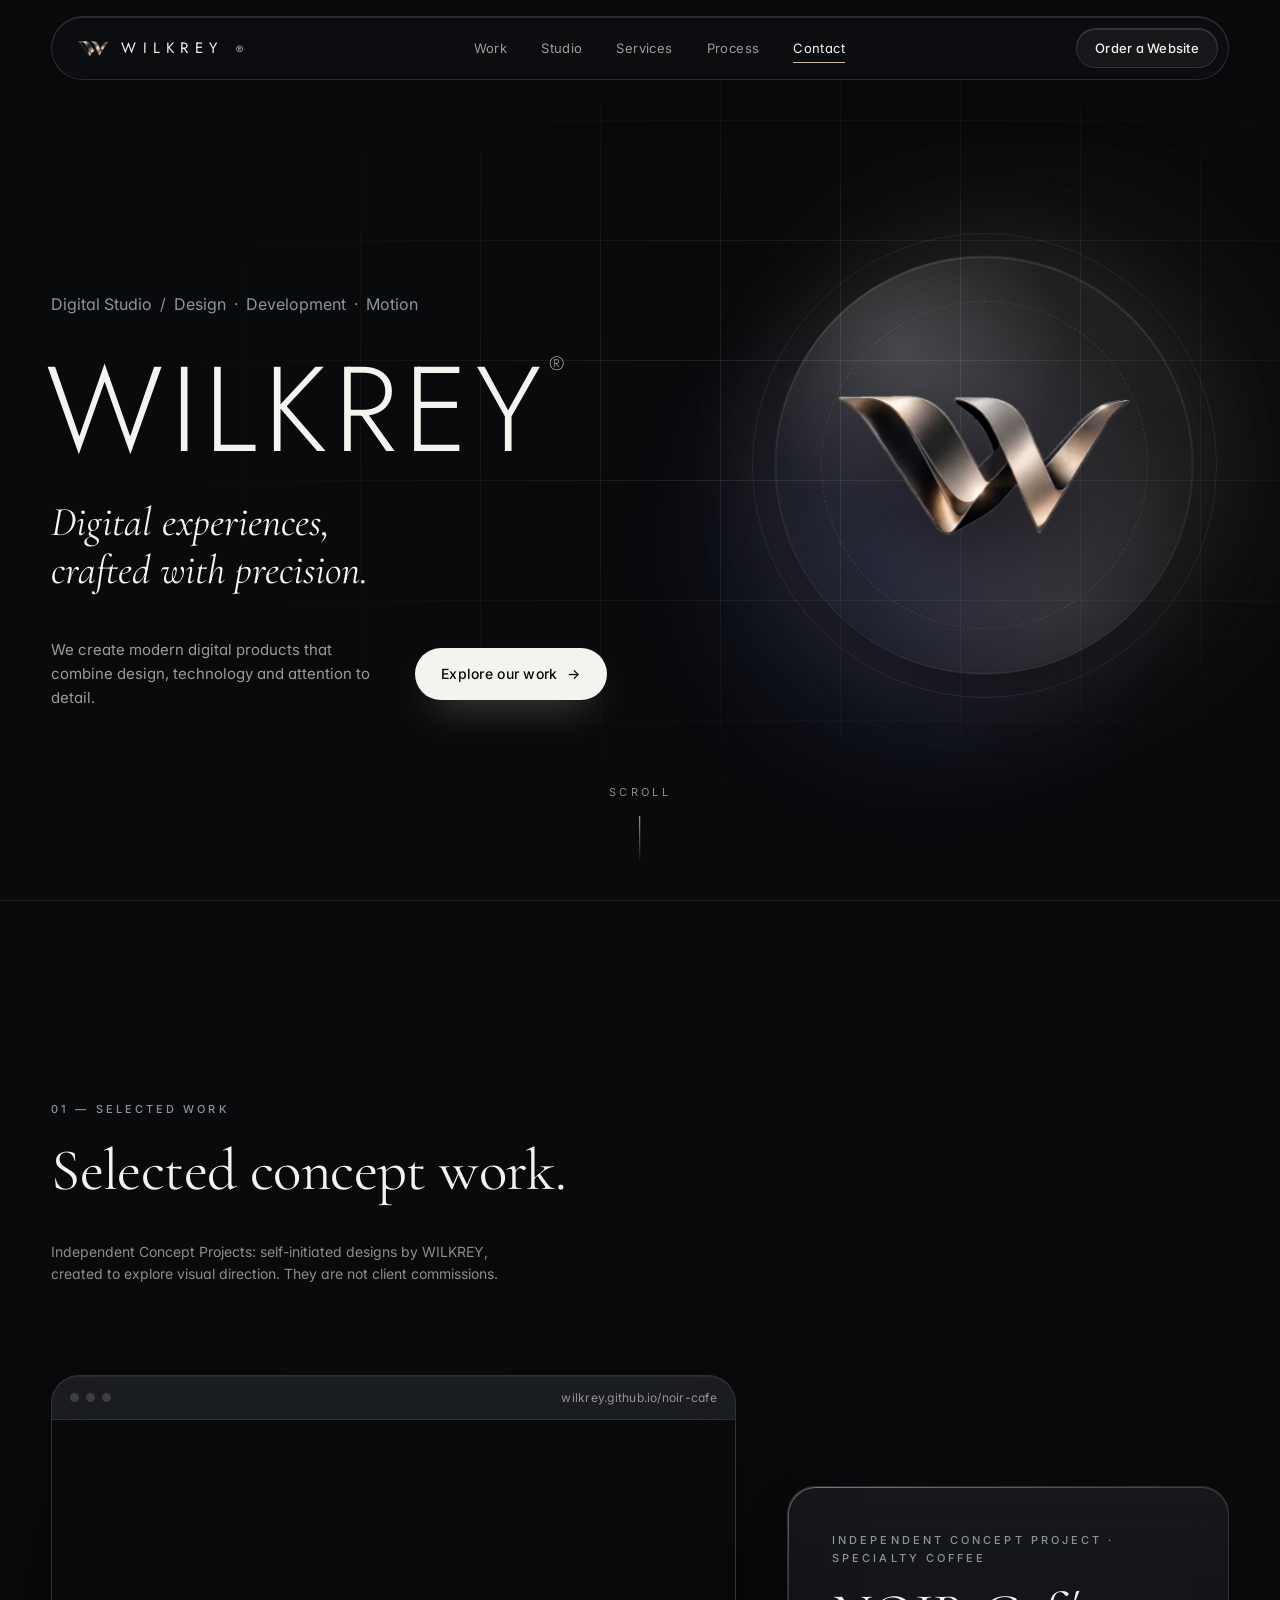
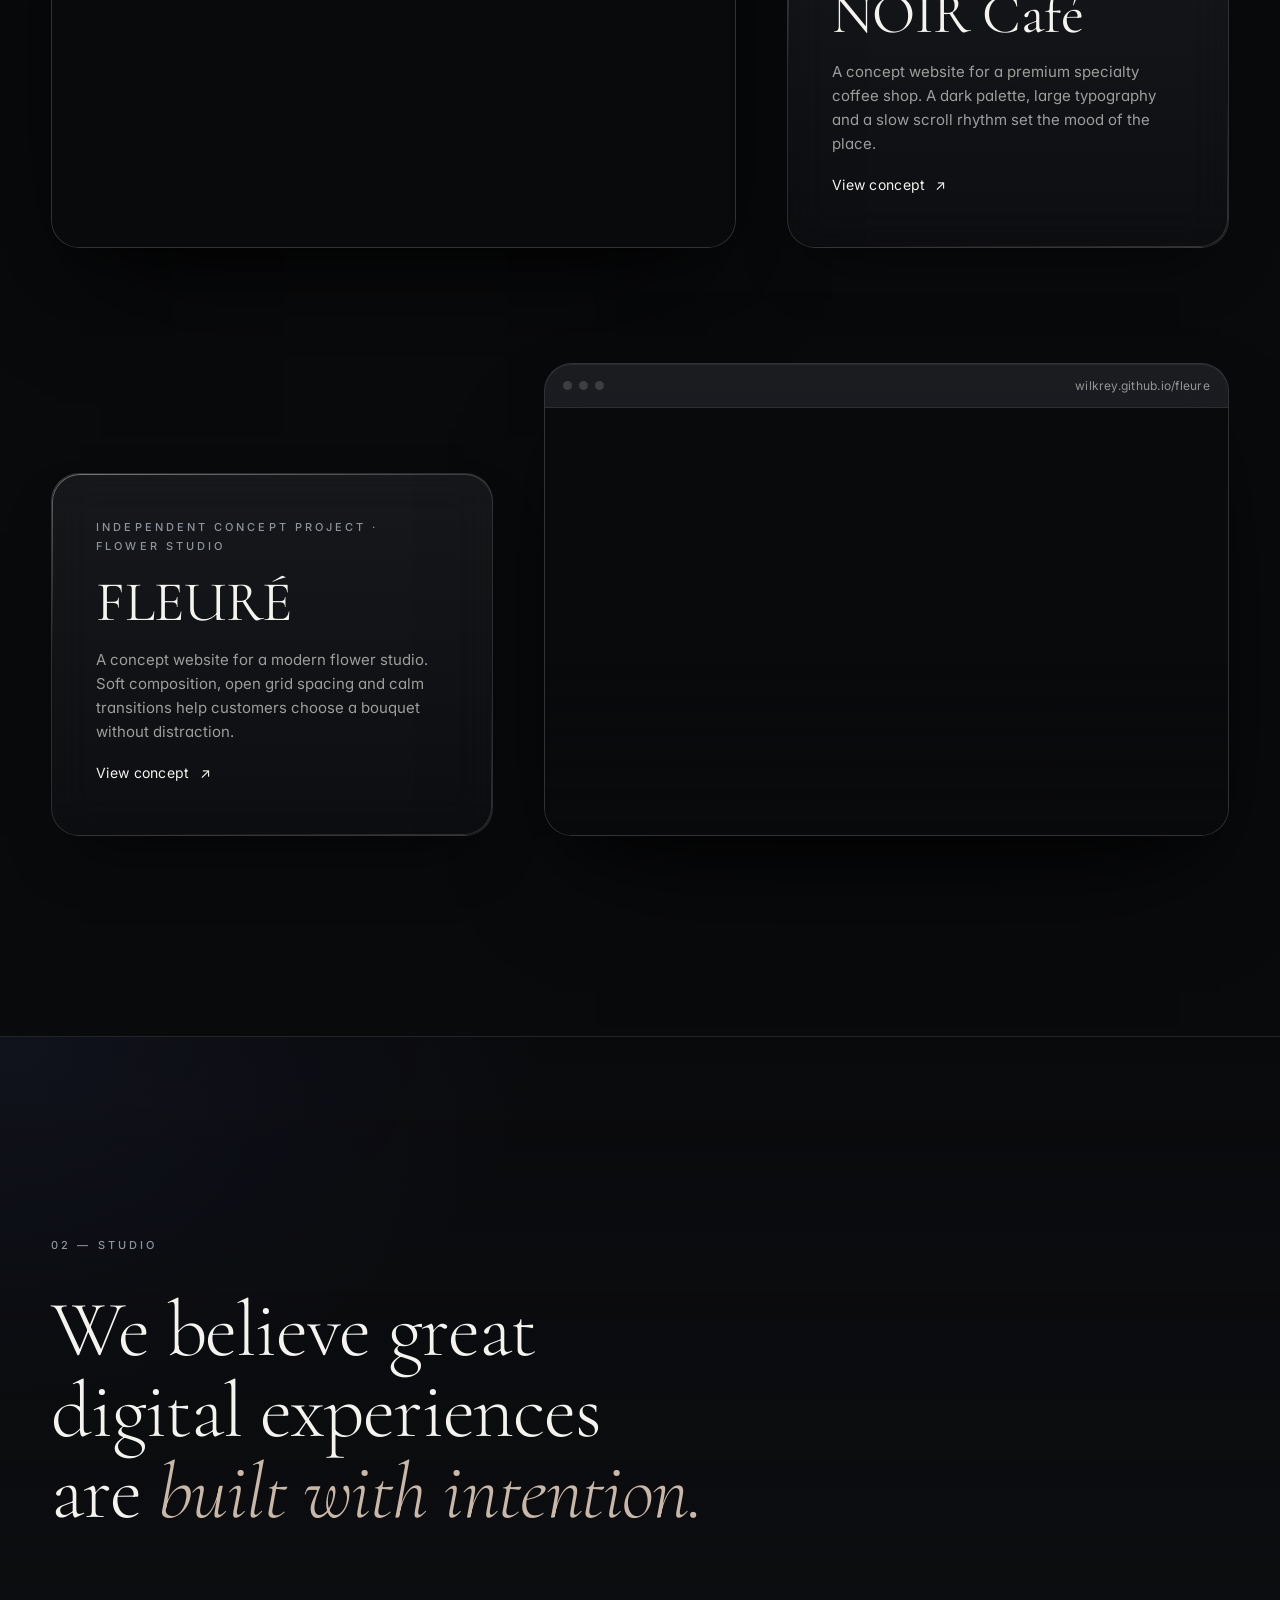
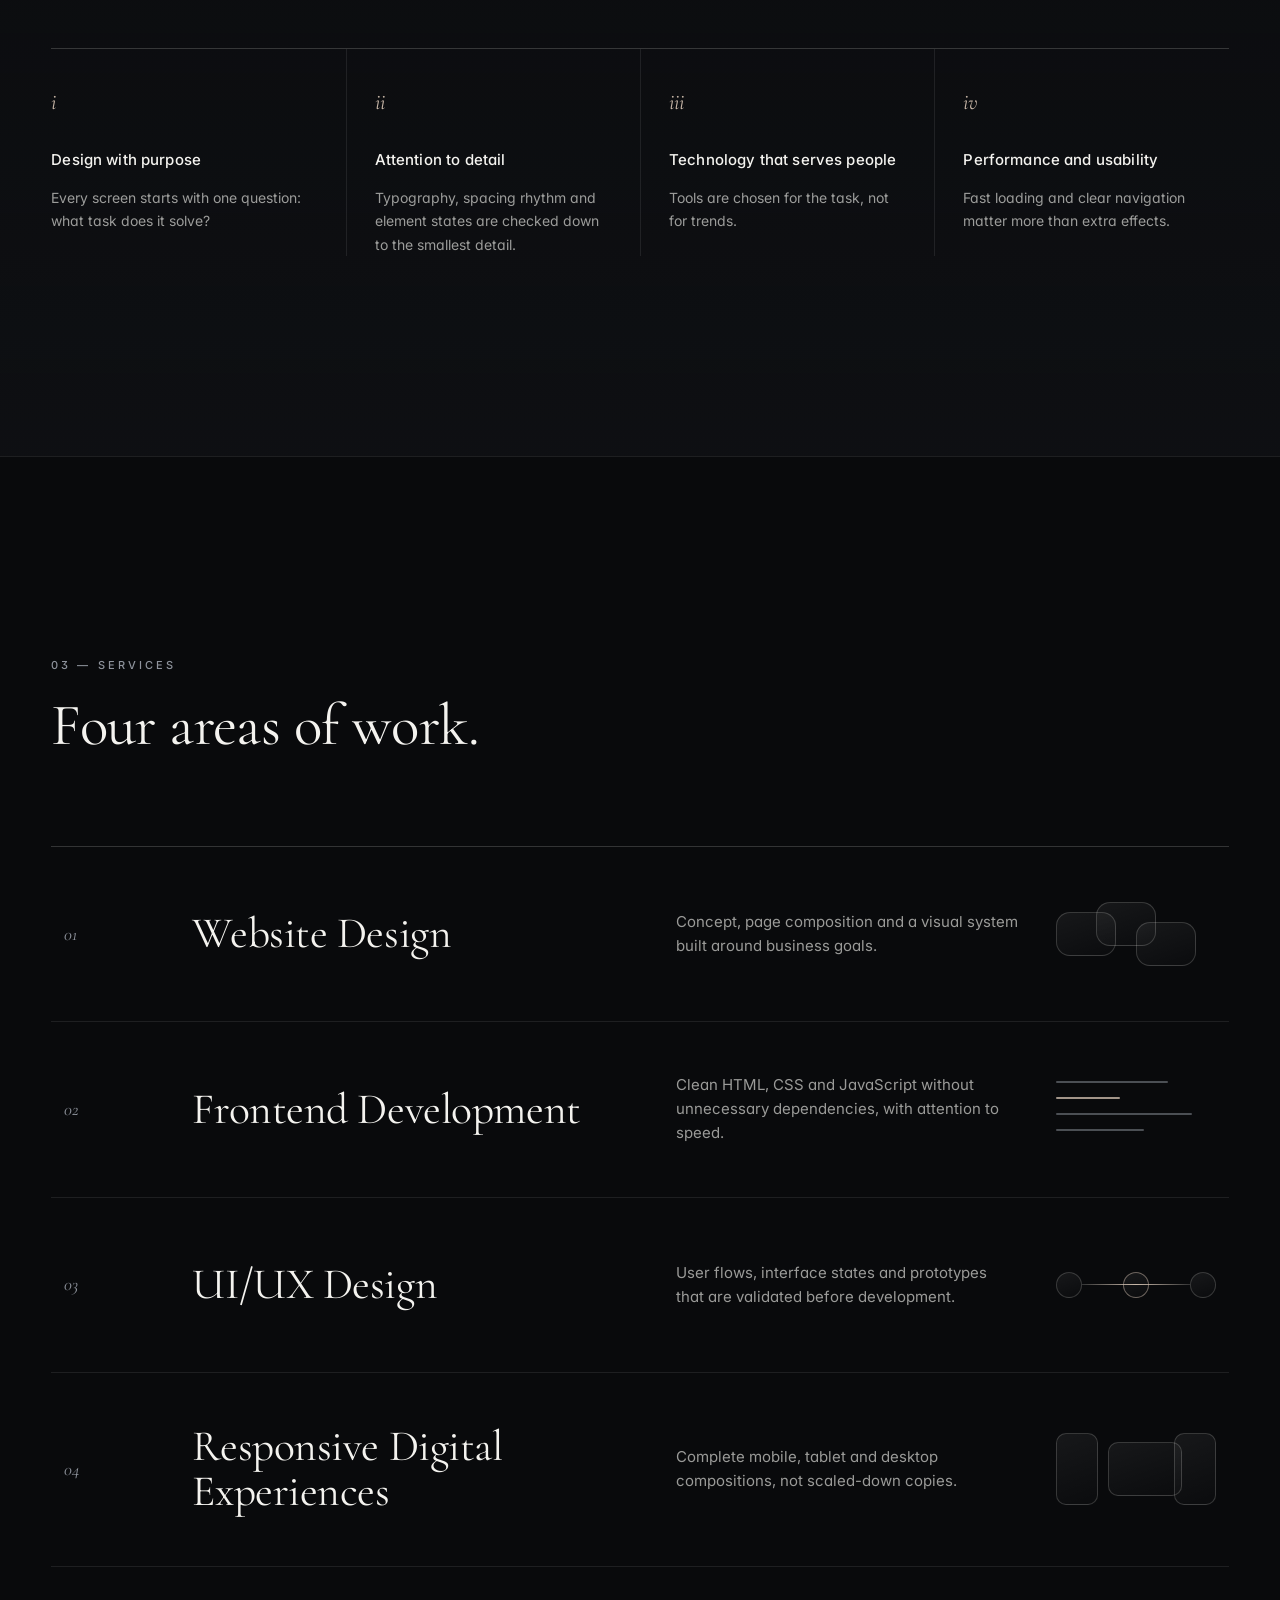
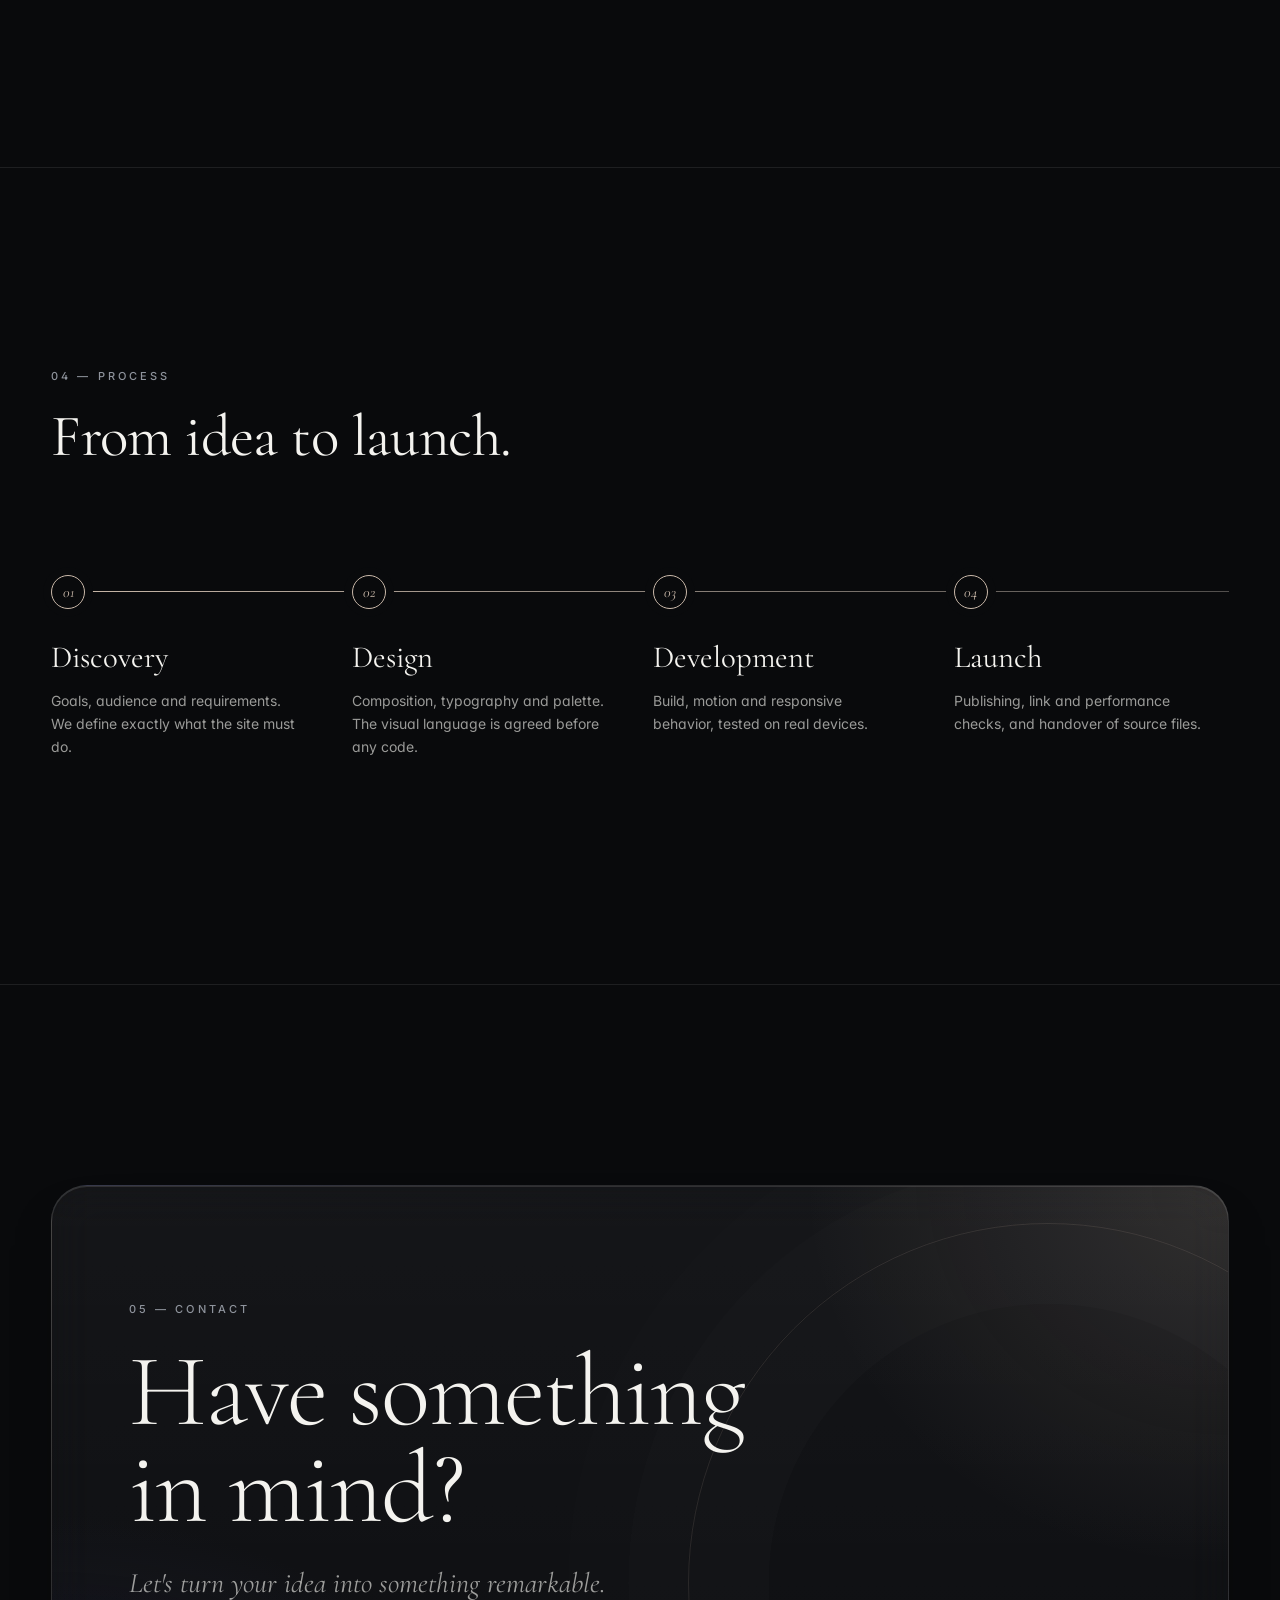
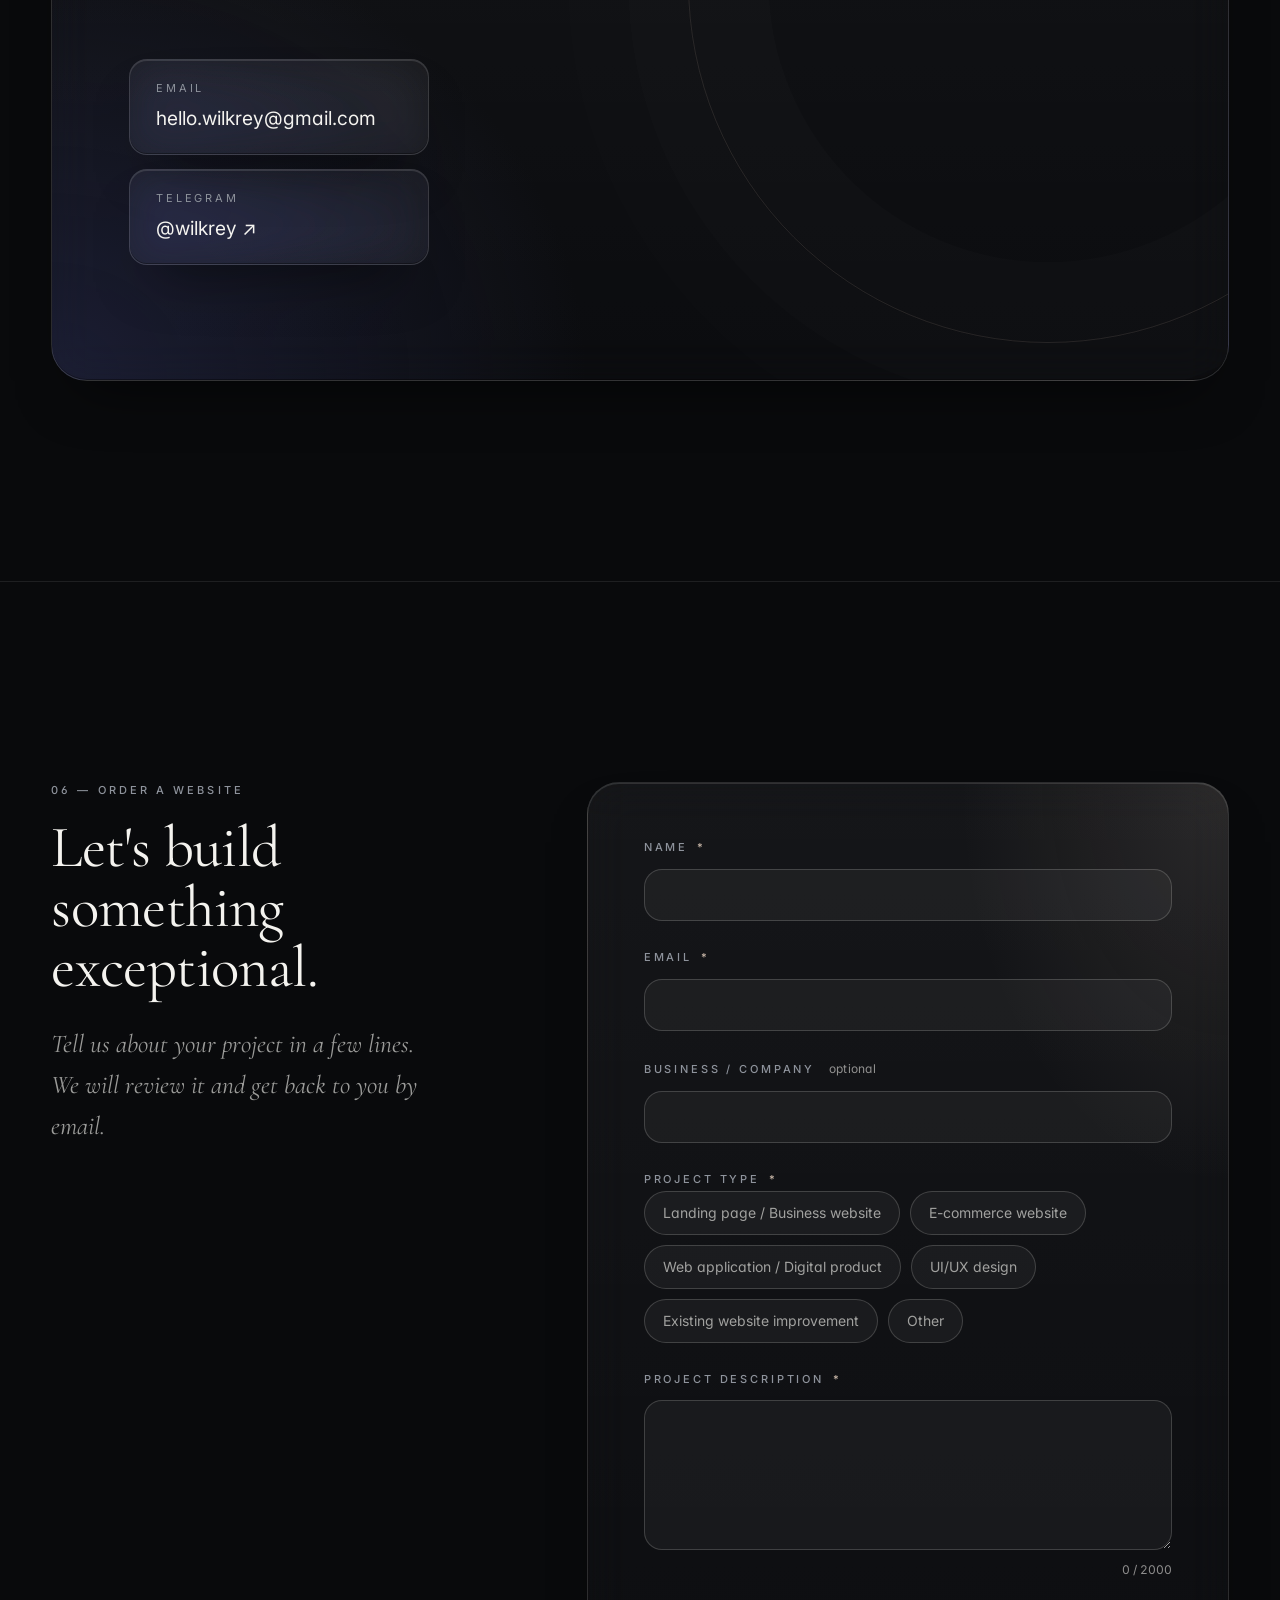
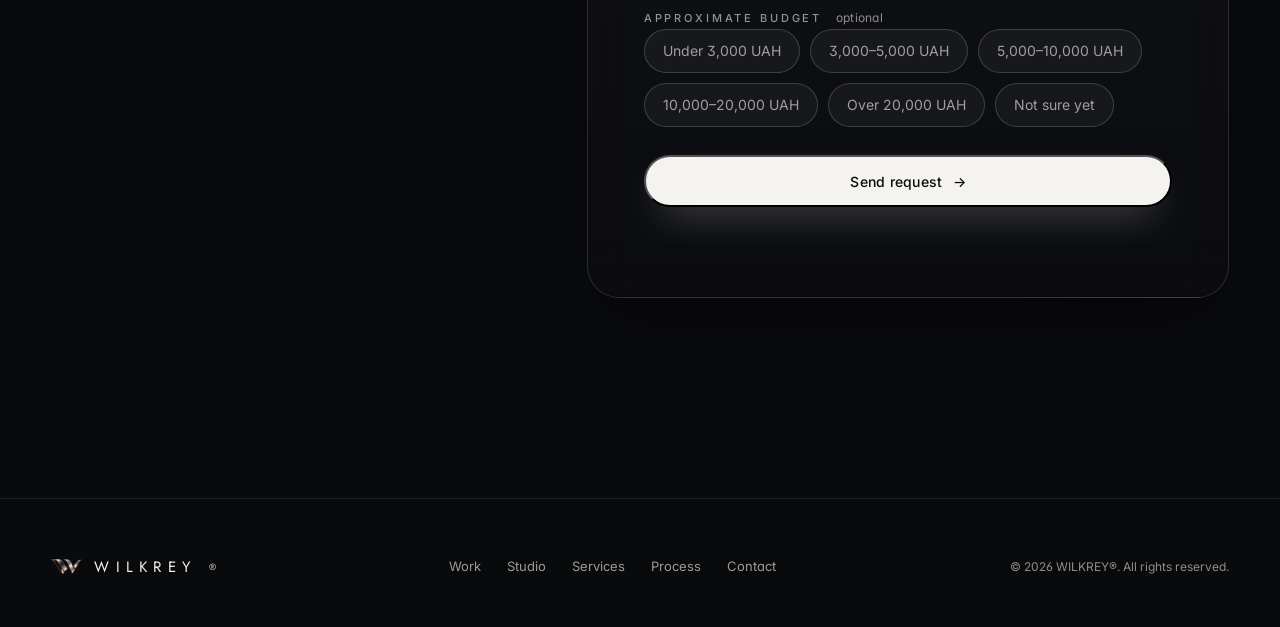
==== index.html @ 4816ce63 "feat(order): website order form with Web3Forms, honest states Header CTA is now "Order a Website" an" ====
<!DOCTYPE html>
<html lang="en">
<head>
  <meta charset="UTF-8">
  <meta name="viewport" content="width=device-width, initial-scale=1.0">
  <title>WILKREY® — Digital Studio | Digital experiences, crafted with precision</title>
  <meta name="description" content="WILKREY® is a premium digital studio. Website design, frontend development, UI/UX and responsive digital products. Independent concept projects: NOIR Café, FLEURÉ.">
  <meta property="og:type" content="website">
  <meta property="og:title" content="WILKREY® — Digital Studio">
  <meta property="og:description" content="Digital experiences, crafted with precision.">
  <meta property="og:url" content="https://wilkrey.pages.dev/">
  <meta property="og:site_name" content="WILKREY®">
  <meta property="og:locale" content="en_US">
  <meta property="og:image" content="https://wilkrey.pages.dev/assets/og-image.png">
  <meta property="og:image:width" content="1200">
  <meta property="og:image:height" content="630">
  <meta property="og:image:alt" content="WILKREY® — Digital Studio. Digital experiences, crafted with precision.">
  <meta name="twitter:card" content="summary_large_image">
  <meta name="twitter:title" content="WILKREY® — Digital Studio">
  <meta name="twitter:description" content="Digital experiences, crafted with precision.">
  <meta name="twitter:image" content="https://wilkrey.pages.dev/assets/og-image.png">
  <meta name="robots" content="index, follow">
  <link rel="canonical" href="https://wilkrey.pages.dev/">
  <meta name="theme-color" content="#090A0C">
  <link rel="icon" href="data:image/svg+xml,%3Csvg xmlns='http://www.w3.org/2000/svg' viewBox='0 0 32 32'%3E%3Crect width='32' height='32' rx='8' fill='%23090A0C'/%3E%3Cpath d='M8 9l4 14 4-10 4 10 4-14' fill='none' stroke='%23C9B8A9' stroke-width='2'/%3E%3C/svg%3E">
  <link rel="preconnect" href="https://fonts.googleapis.com">
  <link rel="preconnect" href="https://fonts.gstatic.com" crossorigin>
  <link rel="stylesheet" href="https://fonts.googleapis.com/css2?family=Cormorant+Garamond:ital,wght@0,300;0,400;0,500;1,300;1,400&family=Inter:wght@400;500&family=Jost:wght@300;400&display=swap">
  <script>document.documentElement.classList.add('js');</script>
  <link rel="stylesheet" href="assets/styles.css">
  <script type="application/ld+json">
[
  {
    "@context": "https://schema.org",
    "@type": "WebSite",
    "name": "WILKREY®",
    "url": "https://wilkrey.pages.dev/",
    "inLanguage": "en",
    "description": "WILKREY® is a premium digital studio: website design, frontend development, UI/UX and responsive digital products."
  },
  {
    "@context": "https://schema.org",
    "@type": "Organization",
    "name": "WILKREY®",
    "url": "https://wilkrey.pages.dev/",
    "logo": "https://wilkrey.pages.dev/assets/logo-mark.png",
    "image": "https://wilkrey.pages.dev/assets/og-image.png",
    "email": "hello.wilkrey@gmail.com",
    "description": "Premium digital studio. Independent concept projects: NOIR Café, FLEURÉ."
  }
]
  </script>
</head>
<body>
  <a class="skip-link" href="#main">Skip to content</a>

  <header class="header" id="header">
    <div class="container header__inner">
      <a href="#top" class="logo" aria-label="WILKREY, back to home">WILKREY<sup>®</sup></a>
      <nav class="nav" id="nav" aria-label="Main navigation">
        <a href="#work" class="nav__link">Work</a>
        <a href="#studio" class="nav__link">Studio</a>
        <a href="#services" class="nav__link">Services</a>
        <a href="#process" class="nav__link">Process</a>
        <a href="#contact" class="nav__link">Contact</a>
      </nav>
      <a href="#order" class="btn btn--glass btn--sm header__cta"><span>Order a Website</span></a>
      <button class="burger" id="burger" aria-label="Open menu" aria-expanded="false" aria-controls="nav">
        <span></span><span></span>
      </button>
    </div>
  </header>

  <main id="main">
    <!-- HERO -->
    <section class="hero" id="top">
      <div class="hero__space" aria-hidden="true">
        <div class="hero__halo"></div>
        <div class="hero__grid"></div>
      </div>

      <div class="container hero__content">
        <div class="hero__copy">
          <p class="hero__tag fade" style="--d:.1s">Digital Studio &nbsp;/&nbsp; Design &nbsp;·&nbsp; Development &nbsp;·&nbsp; Motion</p>
          <h1 class="hero__title">
            <span class="mask"><span class="mask__in" style="--d:.25s">WILKREY<sup>®</sup></span></span>
          </h1>
          <p class="hero__headline fade" style="--d:.55s">Digital experiences,<br>crafted with precision.</p>
          <div class="hero__bottom fade" style="--d:.75s">
            <p class="hero__text">We create modern digital products that combine design, technology and attention to detail.</p>
            <a href="#work" class="btn btn--light"><span>Explore our work</span> <span aria-hidden="true">→</span></a>
          </div>
        </div>

        <div class="hero__object fade" id="object" aria-hidden="true" style="--d:.4s">
          <div class="obj" id="obj">
            <div class="obj__ring obj__ring--a"></div>
            <div class="obj__ring obj__ring--b"></div>
            <div class="obj__lens"></div>
            <img class="obj__mark" src="assets/logo-mark.png" alt="" width="668" height="324" decoding="async">
            <div class="obj__sheen"></div>
          </div>
        </div>
      </div>

      <div class="hero__meta container fade" style="--d:.95s">
        <span>Scroll</span>
        <span class="hero__meta-line" aria-hidden="true"></span>
      </div>
    </section>

    <!-- SELECTED WORK -->
    <section class="section work" id="work" aria-labelledby="work-title">
      <div class="container">
        <header class="section__head reveal">
          <p class="kicker">01 — Selected work</p>
          <h2 class="h2" id="work-title">Selected concept work.</h2>
          <p class="note">Independent Concept Projects: self-initiated designs by WILKREY, created to explore visual direction. They are not client commissions.</p>
        </header>

        <article class="feature reveal" id="case-noir">
          <div class="feature__preview">
            <div class="preview" data-preview>
              <div class="preview__bar"><span></span><span></span><span></span><em>wilkrey.github.io/noir-cafe</em></div>
              <div class="preview__frame">
                <iframe data-src="https://wilkrey.github.io/noir-cafe/" title="Preview of the NOIR Café concept website" loading="lazy" referrerpolicy="no-referrer" tabindex="-1"></iframe>
              </div>
            </div>
          </div>
          <div class="feature__body glass">
            <p class="kicker">Independent Concept Project · Specialty coffee</p>
            <h3 class="feature__title">NOIR Café</h3>
            <p class="feature__text">A concept website for a premium specialty coffee shop. A dark palette, large typography and a slow scroll rhythm set the mood of the place.</p>
            <a href="https://wilkrey.github.io/noir-cafe/" class="link-arrow" target="_blank" rel="noopener noreferrer">View concept <span aria-hidden="true">↗</span><span class="sr-only"> (opens in a new tab)</span></a>
          </div>
        </article>

        <article class="feature feature--flip reveal" id="case-fleure">
          <div class="feature__preview">
            <div class="preview" data-preview>
              <div class="preview__bar"><span></span><span></span><span></span><em>wilkrey.github.io/fleure</em></div>
              <div class="preview__frame">
                <iframe data-src="https://wilkrey.github.io/fleure/" title="Preview of the FLEURÉ concept website" loading="lazy" referrerpolicy="no-referrer" tabindex="-1"></iframe>
              </div>
            </div>
          </div>
          <div class="feature__body glass">
            <p class="kicker">Independent Concept Project · Flower studio</p>
            <h3 class="feature__title">FLEURÉ</h3>
            <p class="feature__text">A concept website for a modern flower studio. Soft composition, open grid spacing and calm transitions help customers choose a bouquet without distraction.</p>
            <a href="https://wilkrey.github.io/fleure/" class="link-arrow" target="_blank" rel="noopener noreferrer">View concept <span aria-hidden="true">↗</span><span class="sr-only"> (opens in a new tab)</span></a>
          </div>
        </article>
      </div>
    </section>

    <!-- STUDIO -->
    <section class="section studio" id="studio" aria-labelledby="studio-title">
      <div class="container">
        <p class="kicker reveal">02 — Studio</p>
        <h2 class="statement reveal" id="studio-title">We believe great digital experiences are <span class="accent">built with intention.</span></h2>
        <ul class="principles">
          <li class="principle reveal"><span class="principle__n">i</span><h3>Design with purpose</h3><p>Every screen starts with one question: what task does it solve?</p></li>
          <li class="principle reveal"><span class="principle__n">ii</span><h3>Attention to detail</h3><p>Typography, spacing rhythm and element states are checked down to the smallest detail.</p></li>
          <li class="principle reveal"><span class="principle__n">iii</span><h3>Technology that serves people</h3><p>Tools are chosen for the task, not for trends.</p></li>
          <li class="principle reveal"><span class="principle__n">iv</span><h3>Performance and usability</h3><p>Fast loading and clear navigation matter more than extra effects.</p></li>
        </ul>
      </div>
    </section>

    <!-- SERVICES -->
    <section class="section services" id="services" aria-labelledby="services-title">
      <div class="container">
        <header class="section__head reveal">
          <p class="kicker">03 — Services</p>
          <h2 class="h2" id="services-title">Four areas of work.</h2>
        </header>

        <ul class="svc-list">
          <li class="svc reveal">
            <span class="svc__num">01</span>
            <h3 class="svc__title">Website Design</h3>
            <p class="svc__text">Concept, page composition and a visual system built around business goals.</p>
            <span class="svc__art svc__art--design" aria-hidden="true"><i></i><i></i><i></i></span>
          </li>
          <li class="svc reveal">
            <span class="svc__num">02</span>
            <h3 class="svc__title">Frontend Development</h3>
            <p class="svc__text">Clean HTML, CSS and JavaScript without unnecessary dependencies, with attention to speed.</p>
            <span class="svc__art svc__art--code" aria-hidden="true"><i></i><i></i><i></i><i></i></span>
          </li>
          <li class="svc reveal">
            <span class="svc__num">03</span>
            <h3 class="svc__title">UI/UX Design</h3>
            <p class="svc__text">User flows, interface states and prototypes that are validated before development.</p>
            <span class="svc__art svc__art--flow" aria-hidden="true"><i></i><i></i><i></i></span>
          </li>
          <li class="svc reveal">
            <span class="svc__num">04</span>
            <h3 class="svc__title">Responsive Digital Experiences</h3>
            <p class="svc__text">Complete mobile, tablet and desktop compositions, not scaled-down copies.</p>
            <span class="svc__art svc__art--screens" aria-hidden="true"><i></i><i></i><i></i></span>
          </li>
        </ul>
      </div>
    </section>

    <!-- PROCESS -->
    <section class="section process" id="process" aria-labelledby="process-title">
      <div class="container">
        <header class="section__head reveal">
          <p class="kicker">04 — Process</p>
          <h2 class="h2" id="process-title">From idea to launch.</h2>
        </header>
        <div class="track" id="track">
          <div class="track__line" aria-hidden="true"><span id="track-fill"></span></div>
          <ol class="steps">
            <li class="step reveal"><span class="step__num">01</span><h3>Discovery</h3><p>Goals, audience and requirements. We define exactly what the site must do.</p></li>
            <li class="step reveal"><span class="step__num">02</span><h3>Design</h3><p>Composition, typography and palette. The visual language is agreed before any code.</p></li>
            <li class="step reveal"><span class="step__num">03</span><h3>Development</h3><p>Build, motion and responsive behavior, tested on real devices.</p></li>
            <li class="step reveal"><span class="step__num">04</span><h3>Launch</h3><p>Publishing, link and performance checks, and handover of source files.</p></li>
          </ol>
        </div>
      </div>
    </section>

    <!-- CONTACT -->
    <section class="section contact" id="contact" aria-labelledby="contact-title">
      <div class="container">
        <div class="contact__scene reveal">
          <div class="contact__ring" aria-hidden="true"></div>
          <p class="kicker">05 — Contact</p>
          <h2 class="contact__title" id="contact-title">Have something in mind?</h2>
          <p class="contact__lead">Let's turn your idea into something remarkable.</p>
          <div class="contact__links" role="group" aria-label="WILKREY contact details">
            <div class="contact__item">
              <span class="contact__label">Email</span>
              <a class="contact__link" href="mailto:hello.wilkrey@gmail.com">hello.wilkrey@gmail.com</a>
            </div>
            <div class="contact__item">
              <span class="contact__label">Telegram</span>
              <a class="contact__link" href="https://t.me/wilkrey" target="_blank" rel="noopener noreferrer">@wilkrey <span aria-hidden="true">↗</span><span class="sr-only"> (opens in a new tab)</span></a>
            </div>
          </div>
        </div>
      </div>
    </section>

    <!-- ORDER -->
    <section class="section order" id="order" aria-labelledby="order-title">
      <div class="container order__grid">
        <div class="order__intro reveal">
          <p class="kicker">06 — Order a Website</p>
          <h2 class="h2 order__title" id="order-title">Let's build something exceptional.</h2>
          <p class="order__lead">Tell us about your project in a few lines. We will review it and get back to you by email.</p>
        </div>

        <div class="order__panel reveal">
          <form class="order-form" id="order-form" action="https://api.web3forms.com/submit" method="POST" novalidate>
            <input type="hidden" name="access_key" id="order-access-key" value="REPLACE_WITH_WEB3FORMS_ACCESS_KEY">
            <input type="hidden" name="subject" value="New website inquiry">

            <!-- Honeypot: hidden from people and screen readers. Bots tend to fill it. -->
            <div class="order-form__hp" hidden>
              <label>Leave this field empty <input type="checkbox" name="botcheck" tabindex="-1" autocomplete="off"></label>
            </div>

            <div class="field">
              <label class="field__label" for="order-name">Name <span class="field__req" aria-hidden="true">*</span><span class="sr-only"> (required)</span></label>
              <input class="field__input" type="text" id="order-name" name="name" autocomplete="name" maxlength="100" required aria-required="true" aria-describedby="order-name-err">
              <p class="field__error" id="order-name-err" hidden></p>
            </div>

            <div class="field">
              <label class="field__label" for="order-email">Email <span class="field__req" aria-hidden="true">*</span><span class="sr-only"> (required)</span></label>
              <input class="field__input" type="email" id="order-email" name="email" autocomplete="email" maxlength="254" required aria-required="true" aria-describedby="order-email-err">
              <p class="field__error" id="order-email-err" hidden></p>
            </div>

            <div class="field">
              <label class="field__label" for="order-company">Business / Company <span class="field__opt">optional</span></label>
              <input class="field__input" type="text" id="order-company" name="company" autocomplete="organization" maxlength="120">
            </div>

            <fieldset class="field" aria-describedby="order-project-err">
              <legend class="field__label">Project type <span class="field__req" aria-hidden="true">*</span><span class="sr-only"> (required)</span></legend>
              <div class="chips">
                <label class="chip"><input type="radio" name="project_type" value="Landing page / Business website" required><span>Landing page / Business website</span></label>
                <label class="chip"><input type="radio" name="project_type" value="E-commerce website"><span>E-commerce website</span></label>
                <label class="chip"><input type="radio" name="project_type" value="Web application / Digital product"><span>Web application / Digital product</span></label>
                <label class="chip"><input type="radio" name="project_type" value="UI/UX design"><span>UI/UX design</span></label>
                <label class="chip"><input type="radio" name="project_type" value="Existing website improvement"><span>Existing website improvement</span></label>
                <label class="chip"><input type="radio" name="project_type" value="Other"><span>Other</span></label>
              </div>
              <p class="field__error" id="order-project-err" hidden></p>
            </fieldset>

            <div class="field">
              <label class="field__label" for="order-description">Project description <span class="field__req" aria-hidden="true">*</span><span class="sr-only"> (required)</span></label>
              <textarea class="field__textarea" id="order-description" name="description" maxlength="2000" required aria-required="true" aria-describedby="order-description-count order-description-err"></textarea>
              <div class="field__meta">
                <p class="field__error" id="order-description-err" hidden></p>
                <p class="field__count" id="order-description-count"><span id="order-description-len">0</span> / 2000</p>
              </div>
            </div>

            <fieldset class="field">
              <legend class="field__label">Approximate budget <span class="field__opt">optional</span></legend>
              <div class="chips">
                <label class="chip"><input type="radio" name="budget" value="Under 3,000 UAH"><span>Under 3,000 UAH</span></label>
                <label class="chip"><input type="radio" name="budget" value="3,000–5,000 UAH"><span>3,000–5,000 UAH</span></label>
                <label class="chip"><input type="radio" name="budget" value="5,000–10,000 UAH"><span>5,000–10,000 UAH</span></label>
                <label class="chip"><input type="radio" name="budget" value="10,000–20,000 UAH"><span>10,000–20,000 UAH</span></label>
                <label class="chip"><input type="radio" name="budget" value="Over 20,000 UAH"><span>Over 20,000 UAH</span></label>
                <label class="chip"><input type="radio" name="budget" value="Not sure yet"><span>Not sure yet</span></label>
              </div>
            </fieldset>

            <div class="order-alert" id="order-alert" role="alert" tabindex="-1" hidden></div>

            <div class="order-form__actions">
              <button class="btn btn--light order-form__submit" type="submit" id="order-submit"><span id="order-submit-label">Send request</span> <span aria-hidden="true">→</span></button>
              <p class="order-status" id="order-status" role="status" aria-live="polite"></p>
            </div>
          </form>

          <div class="order-success" id="order-success" tabindex="-1" hidden>
            <p class="kicker">Request received</p>
            <h3 class="order-success__title">Thank you.</h3>
            <p class="order-success__text">Your project details have been received. We will review them and get back to you by email.</p>
            <div>
              <button class="btn btn--ghost btn--sm" type="button" id="order-again"><span>Send another request</span></button>
            </div>
          </div>
        </div>
      </div>
    </section>
  </main>

  <footer class="footer">
    <div class="container footer__inner">
      <a href="#top" class="logo">WILKREY<sup>®</sup></a>
      <nav class="footer__nav" aria-label="Footer navigation">
        <a href="#work">Work</a>
        <a href="#studio">Studio</a>
        <a href="#services">Services</a>
        <a href="#process">Process</a>
        <a href="#contact">Contact</a>
      </nav>
      <p class="footer__copy">© <span id="year">2026</span> WILKREY®. All rights reserved.</p>
    </div>
  </footer>

  <script src="assets/script.js" defer onerror="document.documentElement.classList.remove('js')"></script>
</body>
</html>
---- assets/styles.css ----
/* =========================================================================
   WILKREY® — Hybrid Luxury
   Дизайн-система: токены → база → компоненты → секции → движение → адаптив
   ========================================================================= */

/* ---------- 1. Токены ---------- */
:root {
  /* Палитра */
  --obsidian: #090A0C;      /* Obsidian Black — основа */
  --graphite: #111317;      /* Deep Graphite — слои */
  --surface:  #171A20;      /* Deep Surface — карточки */
  --slate:    #2A2E56;      /* Slate — тонкие акценты в глубине */
  --silver:   #8E939C;      /* Muted Silver — вторичный текст, линии */
  --warm:     #F4F3EF;      /* Warm White — основной текст */
  --champagne:#C9B8A9;      /* Champagne — редкие акценты */
  --err:      #E8A598;      /* Muted coral — текст ошибок формы */

  /* Текст */
  --text: var(--warm);
  --text-dim: rgba(244, 243, 239, .62);
  --text-faint: rgba(244, 243, 239, .56); /* AA на obsidian для мелкого текста */

  /* Стекло */
  --glass-fill: rgba(255, 255, 255, .045);
  --glass-fill-strong: rgba(255, 255, 255, .075);
  --glass-edge: rgba(255, 255, 255, .13);
  --glass-blur: blur(22px) saturate(150%);
  --glass-shadow:
    inset 0 1px 0 rgba(255, 255, 255, .12),
    inset 0 -1px 0 rgba(0, 0, 0, .35),
    0 30px 60px -30px rgba(0, 0, 0, .7);

  /* Линии */
  --hair: rgba(244, 243, 239, .09);
  --hair-strong: rgba(244, 243, 239, .18);

  /* Типографика */
  --f-serif: "Cormorant Garamond", "Iowan Old Style", "Palatino Linotype", Georgia, serif;
  --f-sans: "Inter", "Helvetica Neue", Arial, system-ui, sans-serif;
  --f-wordmark: "Jost", "Futura", "Century Gothic", var(--f-sans);

  /* Ритм и сетка */
  --gutter: clamp(20px, 4vw, 56px);
  --max: 1320px;
  --radius-lg: 28px;
  --radius-md: 18px;
  --radius-pill: 999px;

  /* Движение */
  --ease: cubic-bezier(.2, .7, .1, 1);
  --ease-soft: cubic-bezier(.33, 1, .68, 1);
  --dur: .9s;
}

/* ---------- 2. База ---------- */
*, *::before, *::after { box-sizing: border-box; }

html {
  scroll-behavior: smooth;
  -webkit-text-size-adjust: 100%;
  text-size-adjust: 100%;
}

body {
  margin: 0;
  background: var(--obsidian);
  color: var(--text);
  font-family: var(--f-sans);
  font-size: 16px;
  line-height: 1.6;
  font-feature-settings: "ss01", "cv11";
  -webkit-font-smoothing: antialiased;
  overflow-x: hidden;
}

img, svg, iframe { display: block; max-width: 100%; }
a { color: inherit; text-decoration: none; }
ul, ol { margin: 0; padding: 0; list-style: none; }
h1, h2, h3, p { margin: 0; font-weight: inherit; }
sup { font-size: .6em; vertical-align: top; line-height: 1; margin-left: .05em; letter-spacing: 0; }

:focus-visible {
  outline: 1px solid var(--champagne);
  outline-offset: 4px;
  border-radius: 6px;
}
/* Section targets receive focus programmatically after in-page navigation; no outline box for them */
[tabindex="-1"]:focus { outline: none; }

.skip-link {
  position: absolute; left: 16px; top: -100px; z-index: 100;
  padding: 10px 16px; border-radius: var(--radius-pill);
  background: var(--warm); color: var(--obsidian);
}
.skip-link:focus { top: 16px; }

/* Текст только для скринридеров (визуально скрыт, остаётся в дереве доступности) */
.sr-only {
  position: absolute; width: 1px; height: 1px; margin: -1px; padding: 0;
  overflow: hidden; clip: rect(0 0 0 0); white-space: nowrap; border: 0;
}

.container {
  width: min(100% - var(--gutter) * 2, var(--max));
  margin-inline: auto;
}

/* ---------- 3. Общие примитивы ---------- */

.kicker {
  font-family: var(--f-sans);
  font-size: 11px;
  font-weight: 500;
  letter-spacing: .28em;
  text-transform: uppercase;
  color: var(--silver);
}

.h2 {
  font-family: var(--f-serif);
  font-weight: 400;
  font-size: clamp(2.2rem, 4.6vw, 4.2rem);
  line-height: 1.02;
  letter-spacing: -.01em;
  text-wrap: balance;
}

.note {
  margin-top: 18px;
  font-size: 14px;
  color: var(--text-faint);
  max-width: 52ch;
}

.link-arrow {
  display: inline-flex; align-items: center; gap: 10px;
  font-size: 14px; letter-spacing: .02em;
  color: var(--text);
  padding-bottom: 6px;
  background: linear-gradient(currentColor, currentColor) 0 100% / 0 1px no-repeat;
  transition: background-size .6s var(--ease), gap .4s var(--ease), color .3s;
}
.link-arrow:hover { background-size: 100% 1px; gap: 16px; color: var(--champagne); }

/* Логотип (wordmark в CSS, знак — изображение) */
.logo {
  display: inline-flex; align-items: center; gap: 12px;
  font-family: var(--f-wordmark);
  font-weight: 400;
  font-size: 15px;
  letter-spacing: .42em;
  text-transform: uppercase;
  color: var(--text);
}
.logo::before {
  content: "";
  width: 31px; height: 15px;
  background: url("logo-mark.png") center / 100% 100% no-repeat;
  flex: none;
}

/* Кнопки */
.btn {
  position: relative;
  display: inline-flex; align-items: center; justify-content: center; gap: 10px;
  min-height: 52px; padding: 0 26px;
  border-radius: var(--radius-pill);
  font-family: var(--f-sans);
  font-size: 14px; font-weight: 500; letter-spacing: .02em;
  isolation: isolate;
  overflow: hidden;
  transition: transform .5s var(--ease), background .4s var(--ease), color .4s var(--ease), box-shadow .5s var(--ease);
  will-change: transform;
}
.btn > span:not(.btn__sheen) { transition: transform .5s var(--ease); }
.btn:hover > span:not(.btn__sheen) { transform: translateX(3px); }
.btn::after {
  /* световой блик при наведении */
  content: "";
  position: absolute; inset: 0; z-index: -1;
  background: radial-gradient(120px 60px at var(--mx, 50%) var(--my, 50%), rgba(255,255,255,.28), transparent 70%);
  opacity: 0;
  transition: opacity .5s var(--ease);
}
.btn:hover::after { opacity: 1; }
.btn:active { transform: scale(.975); }

.btn--light {
  background: var(--warm);
  color: var(--obsidian);
  box-shadow: 0 18px 40px -18px rgba(244, 243, 239, .45);
}
.btn--light:hover { box-shadow: 0 22px 50px -16px rgba(244, 243, 239, .55); }

.btn--glass {
  background: var(--glass-fill);
  color: var(--text);
  border: 1px solid var(--glass-edge);
  -webkit-backdrop-filter: var(--glass-blur);
  backdrop-filter: var(--glass-blur);
  box-shadow: var(--glass-shadow);
}
.btn--glass:hover { background: var(--glass-fill-strong); }

.btn--ghost {
  border: 1px solid var(--hair-strong);
  color: var(--text);
  background: transparent;
}
.btn--ghost:hover { border-color: var(--champagne); color: var(--champagne); }

.btn--sm { min-height: 40px; padding: 0 18px; font-size: 13px; }

/* Стеклянная панель (базовый примитив) */
.glass {
  position: relative;
  background: linear-gradient(180deg, rgba(255,255,255,.07), rgba(255,255,255,.025));
  border: 1px solid var(--glass-edge);
  border-radius: var(--radius-lg);
  -webkit-backdrop-filter: var(--glass-blur);
  backdrop-filter: var(--glass-blur);
  box-shadow: var(--glass-shadow);
}
/* Тонкая световая кромка сверху — признак liquid glass */
.glass::before {
  content: "";
  position: absolute; inset: 0; border-radius: inherit; padding: 1px;
  background: linear-gradient(160deg, rgba(255,255,255,.35), rgba(255,255,255,0) 35%, rgba(255,255,255,0) 70%, rgba(201,184,169,.25));
  -webkit-mask: linear-gradient(#000 0 0) content-box, linear-gradient(#000 0 0);
  -webkit-mask-composite: xor;
  mask-composite: exclude;
  pointer-events: none;
}

/* Reveal: появление контента */
.js .reveal {
  opacity: 0;
  transform: translate3d(0, 32px, 0);
  filter: blur(6px);
  transition: opacity var(--dur) var(--ease), transform var(--dur) var(--ease), filter var(--dur) var(--ease);
  transition-delay: var(--delay, 0s);
}
.reveal.is-visible { opacity: 1; transform: none; filter: none; }

/* Появление при загрузке */
.fade {
  opacity: 0;
  transform: translate3d(0, 14px, 0);
  animation: rise 1.1s var(--ease) forwards;
  animation-delay: var(--d, 0s);
}
@keyframes rise {
  to { opacity: 1; transform: none; }
}

/* ---------- 4. Шапка (liquid glass pill) ---------- */
.header {
  position: fixed; inset: 16px 0 auto; z-index: 50;
  pointer-events: none;
}
.header__inner {
  pointer-events: auto;
  display: flex; align-items: center; justify-content: space-between; gap: 24px;
  min-height: 64px; padding: 10px 10px 10px 26px;
  border-radius: var(--radius-pill);
  background: rgba(17, 19, 23, .42);
  border: 1px solid var(--glass-edge);
  -webkit-backdrop-filter: var(--glass-blur);
  backdrop-filter: var(--glass-blur);
  box-shadow: var(--glass-shadow);
  transition: background .6s var(--ease), min-height .6s var(--ease), box-shadow .6s var(--ease);
}
.header.is-scrolled .header__inner {
  background: rgba(9, 10, 12, .62);
  min-height: 56px;
}

.nav { display: flex; gap: 6px; }
.nav__link {
  position: relative;
  padding: 10px 14px;
  font-size: 13px; letter-spacing: .03em;
  color: var(--text-dim);
  border-radius: var(--radius-pill);
  transition: color .35s, background .35s;
}
.nav__link::after {
  content: ""; position: absolute; left: 14px; right: 14px; bottom: 5px; height: 1px;
  background: var(--champagne); transform: scaleX(0); transform-origin: left;
  transition: transform .5s var(--ease);
}
.nav__link:hover, .nav__link.is-active { color: var(--text); }
.nav__link:hover::after, .nav__link.is-active::after { transform: scaleX(1); }

.header__cta { flex: none; }

.burger {
  display: none;
  width: 44px; height: 44px; border-radius: 50%;
  background: var(--glass-fill);
  border: 1px solid var(--glass-edge);
  cursor: pointer;
  position: relative;
  -webkit-backdrop-filter: var(--glass-blur);
  backdrop-filter: var(--glass-blur);
}
.burger span {
  position: absolute; left: 50%; width: 16px; height: 1.5px;
  background: var(--text); border-radius: 2px;
  transform: translateX(-50%);
  transition: transform .5s var(--ease), top .5s var(--ease), opacity .3s;
}
.burger span:nth-child(1) { top: 17px; }
.burger span:nth-child(2) { top: 25px; }
.burger[aria-expanded="true"] span:nth-child(1) { top: 21px; transform: translateX(-50%) rotate(45deg); }
.burger[aria-expanded="true"] span:nth-child(2) { top: 21px; transform: translateX(-50%) rotate(-45deg); }

/* ---------- 5. Hero ---------- */
.hero {
  position: relative;
  min-height: 100svh;
  display: grid;
  align-items: center;
  overflow: hidden;
  padding: 140px 0 110px;
  isolation: isolate;
}

/* Пространство: глубокий свет и геометрия */
.hero__space { position: absolute; inset: 0; z-index: -2; pointer-events: none; }
.hero__halo {
  position: absolute; width: min(90vw, 980px); aspect-ratio: 1;
  right: -18%; top: 50%; translate: 0 -50%;
  background:
    radial-gradient(closest-side, rgba(201, 184, 169, .16), rgba(201, 184, 169, .04) 45%, transparent 70%),
    radial-gradient(closest-side at 40% 60%, rgba(42, 46, 86, .55), transparent 70%);
  filter: blur(20px);
  animation: breathe 14s ease-in-out infinite alternate;
}
@keyframes breathe {
  from { transform: scale(1) translate3d(0, 0, 0); opacity: .85; }
  to   { transform: scale(1.06) translate3d(-2%, 2%, 0); opacity: 1; }
}
.hero__grid {
  position: absolute; inset: 0;
  background-image:
    linear-gradient(var(--hair) 1px, transparent 1px),
    linear-gradient(90deg, var(--hair) 1px, transparent 1px);
  background-size: 120px 120px;
  -webkit-mask-image: radial-gradient(ellipse 70% 60% at 65% 45%, #000 20%, transparent 75%);
  mask-image: radial-gradient(ellipse 70% 60% at 65% 45%, #000 20%, transparent 75%);
}

.hero__content {
  position: relative;
  display: grid;
  grid-template-columns: minmax(0, 1.25fr) minmax(0, 1fr);
  gap: clamp(32px, 6vw, 96px);
  align-items: end;
}

.hero__copy { position: relative; z-index: 2; }
.hero__tag { color: var(--silver); margin-bottom: 36px; }

.hero__title {
  font-family: var(--f-wordmark);
  font-weight: 300;
  font-size: clamp(3.2rem, 9.4vw, 9.4rem);
  line-height: .92;
  letter-spacing: .06em;
  text-transform: uppercase;
  margin-left: -.04em;
}
.hero__title .mask { display: block; overflow: hidden; padding-bottom: .06em; }
.hero__title .mask__in {
  display: block;
  transform: translate3d(0, 110%, 0);
  animation: lift 1.4s var(--ease) forwards;
  animation-delay: var(--d, 0s);
}
@keyframes lift { to { transform: none; } }
.hero__title sup { color: var(--champagne); font-size: .16em; margin-left: .08em; }

.hero__headline {
  margin-top: 28px;
  font-family: var(--f-serif);
  font-style: italic;
  font-weight: 400;
  font-size: clamp(1.7rem, 3.2vw, 2.9rem);
  line-height: 1.15;
  color: var(--text);
  max-width: 18ch;
}

.hero__bottom {
  margin-top: 44px;
  display: flex; flex-wrap: wrap; align-items: center; gap: 28px 40px;
}
.hero__text { max-width: 36ch; color: var(--text-dim); font-size: 15px; }

/* Визуальный объект: знак W в стеклянной линзе */
.hero__object {
  position: relative;
  aspect-ratio: 1;
  width: 100%;
  max-width: 560px;
  justify-self: end;
  perspective: 1400px;
}
.hero__object .obj {
  position: absolute; inset: 6%;
  transform-style: preserve-3d;
  transform: rotateX(var(--rx, 0deg)) rotateY(var(--ry, 0deg));
  transition: transform .9s var(--ease-soft);
}
.obj__lens {
  position: absolute; inset: 0; border-radius: 50%;
  background:
    radial-gradient(circle at 30% 22%, rgba(255,255,255,.16), transparent 38%),
    radial-gradient(circle at 70% 85%, rgba(201,184,169,.12), transparent 45%),
    linear-gradient(160deg, rgba(255,255,255,.06), rgba(255,255,255,.01));
  border: 1px solid var(--glass-edge);
  -webkit-backdrop-filter: blur(18px) saturate(140%);
  backdrop-filter: blur(18px) saturate(140%);
  box-shadow: var(--glass-shadow), 0 0 120px -20px rgba(201,184,169,.18);
  transform: translateZ(-40px);
}
.obj__ring {
  position: absolute; inset: -4%; border-radius: 50%;
  border: 1px solid rgba(244,243,239,.08);
  animation: spin 36s linear infinite;
}
.obj__ring--b { inset: 12%; border-style: dashed; border-color: rgba(201,184,169,.16); animation-duration: 50s; animation-direction: reverse; }
@keyframes spin { to { transform: rotate(360deg); } }

.obj__mark {
  position: absolute; left: 50%; top: 50%;
  width: 66%;
  height: auto; /* пропорции знака W не искажаем (height из атрибута HTML перебивается) */
  aspect-ratio: 668 / 324;
  transform: translate(-50%, -50%) translateZ(60px);
  filter: drop-shadow(0 30px 40px rgba(0,0,0,.55));
  animation: float 9s ease-in-out infinite;
}
@keyframes float {
  0%, 100% { transform: translate(-50%, -50%) translateZ(60px) translateY(0); }
  50%      { transform: translate(-50%, -50%) translateZ(60px) translateY(-14px); }
}

/* Световой блик, проходящий по линзе */
.obj__sheen {
  position: absolute; inset: 0; border-radius: 50%; overflow: hidden;
  transform: translateZ(70px);
  pointer-events: none;
}
.obj__sheen::after {
  content: ""; position: absolute; top: -20%; left: -60%; width: 40%; height: 140%;
  background: linear-gradient(100deg, transparent, rgba(255,255,255,.14), transparent);
  transform: rotate(18deg);
  animation: sheen 8s var(--ease) infinite;
}
@keyframes sheen {
  0%, 60% { left: -60%; }
  100%    { left: 130%; }
}

.hero__meta {
  position: absolute; left: 50%; bottom: 36px; translate: -50% 0;
  display: flex; flex-direction: column; align-items: center; gap: 14px;
  font-size: 11px; letter-spacing: .3em; text-transform: uppercase; color: var(--text-faint);
}
.hero__meta-line {
  width: 1px; height: 48px;
  background: linear-gradient(var(--champagne), transparent);
  animation: drip 2.4s var(--ease) infinite;
  transform-origin: top;
}
@keyframes drip {
  0% { transform: scaleY(0); opacity: 1; }
  60% { transform: scaleY(1); opacity: 1; }
  100% { transform: scaleY(1); opacity: 0; }
}

/* ---------- 6. Секции: общая разметка ---------- */
.section { position: relative; padding: clamp(110px, 16vw, 200px) 0; }
.section__head { display: grid; gap: 22px; margin-bottom: clamp(56px, 7vw, 96px); max-width: 880px; }

/* ---------- 7. Selected Work ---------- */
.work { border-top: 1px solid var(--hair); }

.feature {
  display: grid;
  grid-template-columns: minmax(0, 1.55fr) minmax(0, 1fr);
  gap: clamp(28px, 4vw, 64px);
  align-items: end;
  margin-top: clamp(64px, 9vw, 120px);
}
.feature:first-of-type { margin-top: 0; }
.feature--flip { grid-template-columns: minmax(0, 1fr) minmax(0, 1.55fr); }
.feature--flip .feature__preview { order: 2; }
.feature--flip .feature__body { order: 1; }

.feature__preview { position: relative; }
.preview {
  position: relative;
  border-radius: var(--radius-lg);
  background: var(--graphite);
  border: 1px solid var(--glass-edge);
  box-shadow: 0 60px 120px -50px rgba(0,0,0,.9), var(--glass-shadow);
  overflow: hidden;
  transition: transform .9s var(--ease), box-shadow .9s var(--ease);
}
.feature:hover .preview { transform: translateY(-6px); box-shadow: 0 80px 140px -50px rgba(0,0,0,.95), var(--glass-shadow); }

.preview__bar {
  display: flex; align-items: center; gap: 7px;
  height: 44px; padding: 0 18px;
  background: rgba(255,255,255,.04);
  border-bottom: 1px solid var(--hair);
  -webkit-backdrop-filter: blur(20px);
  backdrop-filter: blur(20px);
}
.preview__bar > span { width: 9px; height: 9px; border-radius: 50%; background: rgba(244,243,239,.16); }
.preview__bar em {
  margin-left: auto; font-style: normal; font-size: 12px; color: var(--text-faint);
  letter-spacing: .02em;
}
.preview__frame { position: relative; aspect-ratio: 16 / 10; background: var(--obsidian); }
.preview__frame iframe {
  position: absolute; left: 0; top: 0;
  width: 200%; height: 200%;
  border: 0;
  transform: scale(.5); transform-origin: 0 0;
  pointer-events: none;
  background: var(--obsidian);
}
/* Прозрачное стекло поверх превью, чтобы сохранить ссылку и эффект глубины */
.preview__frame::after {
  content: ""; position: absolute; inset: 0;
  background: linear-gradient(180deg, transparent 60%, rgba(9,10,12,.55));
  pointer-events: none;
}

/* Стеклянная карточка с описанием поверх нижнего края превью */
.feature__body {
  position: relative;
  padding: clamp(28px, 3.5vw, 44px);
  border-radius: var(--radius-lg);
  background: linear-gradient(180deg, rgba(255,255,255,.06), rgba(255,255,255,.02));
  border: 1px solid var(--glass-edge);
  -webkit-backdrop-filter: var(--glass-blur);
  backdrop-filter: var(--glass-blur);
  box-shadow: var(--glass-shadow);
  display: grid; gap: 18px; justify-items: start;
  transform: translateY(0);
  transition: transform .9s var(--ease);
}
.feature--flip .feature__body { transform: translateY(0); }
.feature:nth-of-type(2) .feature__body { margin-top: clamp(-120px, -8vw, -40px); }

.feature__title {
  font-family: var(--f-serif);
  font-weight: 400;
  font-size: clamp(2.6rem, 4.4vw, 4.2rem);
  line-height: 1;
  letter-spacing: -.01em;
}
.feature__text { color: var(--text-dim); font-size: 15px; max-width: 42ch; }
.feature__body .kicker { line-height: 1.7; }

/* ---------- 8. Studio ---------- */
.studio {
  border-top: 1px solid var(--hair);
  background:
    radial-gradient(60% 50% at 0% 0%, rgba(42,46,86,.22), transparent 70%),
    linear-gradient(180deg, transparent, rgba(17,19,23,.6));
}
.statement {
  font-family: var(--f-serif);
  font-weight: 300;
  font-size: clamp(2.6rem, 6.2vw, 6rem);
  line-height: 1.02;
  letter-spacing: -.015em;
  max-width: 18ch;
  text-wrap: balance;
}
.statement .accent { font-style: italic; color: var(--champagne); }
.studio .kicker { margin-bottom: 36px; }

.principles {
  margin-top: clamp(72px, 9vw, 130px);
  display: grid;
  grid-template-columns: repeat(4, minmax(0, 1fr));
  gap: 0;
  border-top: 1px solid var(--hair-strong);
}
.principle {
  position: relative;
  padding: 36px 28px 0 0;
  transition-delay: var(--delay, 0s);
}
.principle + .principle { padding-left: 28px; border-left: 1px solid var(--hair); }
.principle__n {
  display: block;
  font-family: var(--f-serif); font-style: italic;
  font-size: 22px; color: var(--champagne);
  margin-bottom: 28px;
}
.principle h3 {
  font-family: var(--f-sans);
  font-size: 15px; font-weight: 500;
  letter-spacing: .01em;
  margin-bottom: 14px;
}
.principle p { color: var(--text-dim); font-size: 14px; line-height: 1.65; }

/* ---------- 9. Services ---------- */
.services { border-top: 1px solid var(--hair); }
.svc-list { border-top: 1px solid var(--hair-strong); }
.svc {
  position: relative;
  display: grid;
  grid-template-columns: 90px minmax(0, 1.3fr) minmax(0, 1fr) 160px;
  align-items: center;
  gap: clamp(20px, 3vw, 48px);
  padding: clamp(32px, 4vw, 52px) clamp(0px, 1vw, 16px);
  border-bottom: 1px solid var(--hair);
  overflow: hidden;
  isolation: isolate;
  transition: padding .8s var(--ease);
}
/* Подсветка строки при наведении — стеклянная полоса */
.svc::before {
  content: "";
  position: absolute; inset: 0; z-index: -1;
  background: linear-gradient(90deg, rgba(255,255,255,.06), rgba(255,255,255,.015) 60%, transparent);
  opacity: 0;
  transform: scaleX(.98);
  transform-origin: left;
  transition: opacity .6s var(--ease), transform .8s var(--ease);
}
.svc:hover { padding-left: clamp(16px, 2vw, 32px); }
.svc:hover::before { opacity: 1; transform: none; }

.svc__num {
  font-family: var(--f-serif); font-style: italic;
  font-size: 18px; color: var(--silver);
}
.svc__title {
  font-family: var(--f-serif); font-weight: 400;
  font-size: clamp(1.9rem, 3.4vw, 3rem); line-height: 1.04;
  letter-spacing: -.01em;
}
.svc__text { color: var(--text-dim); font-size: 15px; max-width: 44ch; }

/* Абстрактные визуальные элементы: тонкая геометрия */
.svc__art { position: relative; height: 72px; justify-self: end; width: 160px; }
.svc__art i {
  position: absolute; display: block;
  border: 1px solid var(--hair-strong);
  border-radius: 14px;
  background: linear-gradient(160deg, rgba(255,255,255,.06), rgba(255,255,255,.01));
  transition: transform .9s var(--ease), border-color .6s;
}
.svc:hover .svc__art i { border-color: rgba(201,184,169,.45); }

/* Design: три слоя */
.svc__art--design i:nth-child(1) { width: 60px; height: 44px; left: 0; top: 14px; }
.svc__art--design i:nth-child(2) { width: 60px; height: 44px; left: 40px; top: 4px; }
.svc__art--design i:nth-child(3) { width: 60px; height: 44px; left: 80px; top: 24px; }
.svc:hover .svc__art--design i:nth-child(2) { transform: translateX(8px); }

/* Code: строки */
.svc__art--code i { height: 2px; border: 0; border-radius: 2px; background: var(--silver); opacity: .5; left: 0; width: 60%; }
.svc__art--code i:nth-child(1) { top: 8px; width: 70%; }
.svc__art--code i:nth-child(2) { top: 24px; width: 40%; background: var(--champagne); opacity: .8; }
.svc__art--code i:nth-child(3) { top: 40px; width: 85%; }
.svc__art--code i:nth-child(4) { top: 56px; width: 55%; }
.svc:hover .svc__art--code i:nth-child(2) { width: 62%; }

/* Flow: связанные узлы */
.svc__art--flow i { width: 26px; height: 26px; border-radius: 50%; top: 23px; }
.svc__art--flow i:nth-child(1) { left: 0; }
.svc__art--flow i:nth-child(2) { left: 67px; border-color: rgba(201,184,169,.5); }
.svc__art--flow i:nth-child(3) { left: 134px; }
.svc__art--flow::after {
  content: ""; position: absolute; left: 26px; right: 26px; top: 35px; height: 1px;
  background: linear-gradient(90deg, var(--hair-strong), var(--champagne), var(--hair-strong));
}

/* Screens: три экрана разного масштаба */
.svc__art--screens i { border-radius: 10px; }
.svc__art--screens i:nth-child(1) { width: 42px; height: 72px; left: 0; top: 0; }
.svc__art--screens i:nth-child(2) { width: 74px; height: 54px; left: 52px; top: 9px; }
.svc__art--screens i:nth-child(3) { width: 42px; height: 72px; left: 118px; top: 0; }
.svc:hover .svc__art--screens i:nth-child(2) { transform: translateY(-4px); }

/* ---------- 10. Process ---------- */
.process { border-top: 1px solid var(--hair); }
.track { position: relative; }
.track__line {
  position: absolute; left: 0; right: 0; top: 34px; height: 1px;
  background: var(--hair-strong);
  overflow: hidden;
}
.track__line span {
  display: block; height: 100%; width: 100%;
  background: linear-gradient(90deg, var(--champagne), rgba(201,184,169,.2));
  transform: scaleX(0); transform-origin: left;
  transition: transform 1.6s var(--ease);
}
.track.is-filled .track__line span { transform: scaleX(var(--fill, 1)); }
html:not(.js) .track__line span { transform: none; }

.steps {
  position: relative;
  display: grid;
  grid-template-columns: repeat(4, minmax(0, 1fr));
  gap: clamp(16px, 2vw, 28px);
}
.step {
  position: relative;
  padding-top: 84px;
}
.step__num {
  position: absolute; left: 0; top: 18px;
  width: 34px; height: 34px;
  display: grid; place-items: center;
  border-radius: 50%;
  background: var(--obsidian);
  border: 1px solid var(--champagne);
  font-family: var(--f-serif); font-style: italic; font-size: 15px;
  color: var(--champagne);
  box-shadow: 0 0 0 8px var(--obsidian);
}
.step {
  padding: 84px 22px 26px 0;
}
.step h3 {
  font-family: var(--f-serif); font-weight: 400;
  font-size: clamp(1.7rem, 2.4vw, 2.2rem);
  line-height: 1.1;
  margin-bottom: 14px;
}
.step p { color: var(--text-dim); font-size: 14px; line-height: 1.65; max-width: 30ch; }

/* ---------- 11. Contact ---------- */
.contact { border-top: 1px solid var(--hair); }
.contact__scene {
  position: relative;
  overflow: hidden;
  padding: clamp(56px, 9vw, 120px) clamp(28px, 6vw, 96px);
  border-radius: 36px;
  background:
    radial-gradient(60% 80% at 100% 0%, rgba(201,184,169,.14), transparent 60%),
    radial-gradient(70% 90% at 0% 100%, rgba(42,46,86,.5), transparent 65%),
    linear-gradient(180deg, rgba(255,255,255,.05), rgba(255,255,255,.01));
  border: 1px solid var(--glass-edge);
  -webkit-backdrop-filter: var(--glass-blur);
  backdrop-filter: var(--glass-blur);
  box-shadow: var(--glass-shadow);
  display: grid;
  gap: 24px;
  justify-items: start;
}
.contact__ring {
  position: absolute; right: -180px; top: 50%; translate: 0 -50%;
  width: min(62vw, 720px); aspect-ratio: 1; border-radius: 50%;
  border: 1px solid rgba(201,184,169,.14);
  box-shadow: inset 0 0 0 80px rgba(255,255,255,.012), 0 0 0 60px rgba(255,255,255,.008), 0 0 0 120px rgba(255,255,255,.005);
  animation: spin 80s linear infinite;
  pointer-events: none;
}
.contact__title {
  font-family: var(--f-serif); font-weight: 300;
  font-size: clamp(3rem, 8vw, 7.4rem);
  line-height: .95; letter-spacing: -.02em;
  position: relative;
  max-width: 14ch;
}
.contact__lead {
  font-family: var(--f-serif); font-style: italic;
  font-size: clamp(1.3rem, 2.2vw, 1.8rem);
  color: var(--text-dim);
  position: relative;
  margin-bottom: 20px;
}
.contact__links {
  position: relative;
  display: flex; flex-wrap: wrap; gap: 14px;
  margin-top: 8px;
}
.contact__item {
  display: grid; gap: 6px;
  min-width: min(100%, 300px);
  padding: 20px 26px;
  border-radius: var(--radius-md);
  background: var(--glass-fill);
  border: 1px solid var(--glass-edge);
  -webkit-backdrop-filter: var(--glass-blur);
  backdrop-filter: var(--glass-blur);
  box-shadow: var(--glass-shadow);
  transition: transform .6s var(--ease), background .5s var(--ease), border-color .5s;
}
.contact__item:hover { transform: translateY(-3px); background: var(--glass-fill-strong); border-color: rgba(201,184,169,.4); }
.contact__label { font-size: 11px; letter-spacing: .26em; text-transform: uppercase; color: var(--silver); }
.contact__link {
  font-size: clamp(1rem, 1.6vw, 1.2rem);
  color: var(--text);
  transition: color .4s;
}
.contact__link:hover { color: var(--champagne); }

/* ---------- 11b. Order a website (form) ---------- */
.order { border-top: 1px solid var(--hair); }
.order [hidden] { display: none !important; }
.order__grid {
  display: grid;
  grid-template-columns: minmax(0, 5fr) minmax(0, 7fr);
  gap: clamp(40px, 6vw, 96px);
  align-items: start;
}
.order__title { margin-top: 18px; max-width: 14ch; }
.order__lead {
  margin-top: 26px; max-width: 36ch;
  font-family: var(--f-serif); font-style: italic;
  font-size: clamp(1.2rem, 2vw, 1.6rem);
  color: var(--text-dim);
}
.order__panel {
  position: relative; overflow: hidden; min-width: 0;
  padding: clamp(28px, 4.5vw, 56px);
  border-radius: 32px;
  background:
    radial-gradient(70% 60% at 100% 0%, rgba(201,184,169,.12), transparent 60%),
    linear-gradient(180deg, rgba(255,255,255,.05), rgba(255,255,255,.01));
  border: 1px solid var(--glass-edge);
  -webkit-backdrop-filter: var(--glass-blur);
  backdrop-filter: var(--glass-blur);
  box-shadow: var(--glass-shadow);
}

.order-form { display: grid; gap: 28px; min-width: 0; }
.order-form fieldset { border: 0; margin: 0; padding: 0; min-width: 0; }
.order-form__hp { position: absolute; left: -9999px; width: 1px; height: 1px; overflow: hidden; }

.field { display: grid; gap: 10px; min-width: 0; }
.field__label {
  padding: 0; margin: 0 0 2px;
  font-size: 11px; font-weight: 500;
  letter-spacing: .26em; text-transform: uppercase;
  color: var(--silver);
}
.field__req { color: var(--champagne); margin-left: 3px; }
.field__opt {
  margin-left: 8px;
  font-size: 12px; font-weight: 400;
  letter-spacing: .02em; text-transform: none;
  color: var(--text-faint);
}

.field__input,
.field__textarea {
  width: 100%; min-height: 52px; padding: 14px 18px;
  font-family: var(--f-sans); font-size: 16px; line-height: 1.4;
  color: var(--text);
  background: var(--glass-fill);
  border: 1px solid var(--hair-strong);
  border-radius: var(--radius-md);
  -webkit-appearance: none; appearance: none;
  transition: border-color .4s var(--ease), background .4s var(--ease), box-shadow .4s var(--ease);
}
.field__textarea { min-height: 150px; resize: vertical; }
.field__input::placeholder,
.field__textarea::placeholder { color: var(--text-faint); opacity: 1; }
.field__input:hover,
.field__textarea:hover { background: var(--glass-fill-strong); }
.field__input:focus,
.field__textarea:focus {
  outline: none;
  border-color: var(--champagne);
  background: var(--glass-fill-strong);
  box-shadow: 0 0 0 4px rgba(201,184,169,.14);
}
.field__input[aria-invalid="true"],
.field__textarea[aria-invalid="true"] { border-color: var(--err); }

.field__meta { display: flex; justify-content: space-between; gap: 16px; align-items: baseline; }
.field__error { margin: 0; font-size: 13px; line-height: 1.5; color: var(--err); }
.field__count { margin: 0 0 0 auto; font-size: 12px; color: var(--text-faint); font-variant-numeric: tabular-nums; }

/* Choice chips: native radio buttons, styled as pills */
.chips { display: flex; flex-wrap: wrap; gap: 10px; }
.chip { position: relative; cursor: pointer; }
.chip input {
  position: absolute; opacity: 0; width: 1px; height: 1px; margin: 0;
  pointer-events: none;
}
.chip span {
  display: inline-flex; align-items: center;
  min-height: 44px; padding: 0 18px;
  border-radius: var(--radius-pill);
  border: 1px solid var(--hair-strong);
  background: var(--glass-fill);
  font-size: 14px; line-height: 1.3;
  color: var(--text-dim);
  transition: color .4s var(--ease), border-color .4s var(--ease), background .4s var(--ease), box-shadow .4s var(--ease);
}
.chip:hover span { border-color: rgba(201,184,169,.45); color: var(--text); }
.chip input:checked + span {
  background: var(--champagne);
  border-color: var(--champagne);
  color: var(--obsidian);
}
.chip input:focus-visible + span {
  box-shadow: 0 0 0 3px var(--obsidian), 0 0 0 5px var(--champagne);
}
.chip input:disabled + span { opacity: .5; cursor: not-allowed; }

.order-form__actions { display: grid; gap: 14px; }
.order-form__submit { width: 100%; }
.order-form__submit:disabled {
  opacity: .55; cursor: not-allowed;
  transform: none; box-shadow: none;
}
.order-form__submit:disabled::after { opacity: 0; }
.order-status { margin: 0; min-height: 1.4em; font-size: 14px; color: var(--text-dim); }

.order-alert {
  padding: 16px 18px;
  border-radius: var(--radius-md);
  border: 1px solid rgba(232,165,152,.35);
  background: rgba(232,165,152,.07);
  font-size: 14px; line-height: 1.5;
  color: var(--text);
}
.order-alert:focus { outline: none; }

.order-success { display: grid; gap: 16px; align-content: start; min-height: 320px; }
.order-success:focus { outline: none; }
.order-success__title {
  margin: 0;
  font-family: var(--f-serif); font-weight: 300;
  font-size: clamp(2.4rem, 4.6vw, 3.6rem); line-height: 1;
}
.order-success__text { margin: 0; max-width: 42ch; color: var(--text-dim); line-height: 1.6; }

/* ---------- 12. Footer ---------- */
.footer { border-top: 1px solid var(--hair); padding: 56px 0 48px; }
.footer__inner {
  display: flex; flex-wrap: wrap; align-items: center; justify-content: space-between; gap: 24px 40px;
}
.footer__nav { display: flex; flex-wrap: wrap; gap: 8px 26px; }
.footer__nav a { font-size: 13px; color: var(--text-dim); transition: color .3s; }
.footer__nav a:hover { color: var(--champagne); }
.footer__copy { font-size: 12px; color: var(--text-faint); }

/* ---------- 13. Адаптивность ---------- */
@media (max-width: 1100px) {
  .svc { grid-template-columns: 70px minmax(0, 1fr) 130px; }
  .svc__text { grid-column: 2 / 3; grid-row: 2; }
  .svc__art { grid-column: 3; grid-row: 1 / span 2; }
  .principles { grid-template-columns: repeat(2, minmax(0, 1fr)); }
  .principle:nth-child(3) { border-left: 0; padding-left: 0; }
  .principle:nth-child(n+3) { margin-top: 56px; }
  .steps { grid-template-columns: repeat(2, minmax(0, 1fr)); row-gap: 56px; }
}

@media (max-width: 960px) {
  .order__grid { grid-template-columns: minmax(0, 1fr); }
  .header__cta { display: none; }
  .js .burger { display: block; }
  .header__inner {
    padding-left: 22px;
    /* вложенный backdrop-filter у меню не размывает фон — снимаем на контейнере */
    -webkit-backdrop-filter: none;
    backdrop-filter: none;
    background: rgba(17, 19, 23, .92);
  }
  .header.is-scrolled .header__inner { background: rgba(9, 10, 12, .94); }
  .hero__meta { display: none; }

  .nav {
    position: fixed; inset: 96px 16px auto; z-index: 49;
    display: grid; gap: 4px; padding: 14px;
    border-radius: var(--radius-lg);
    background: rgba(17, 19, 23, .96);
    border: 1px solid var(--glass-edge);
    box-shadow: var(--glass-shadow);
    opacity: 0; transform: translateY(-10px) scale(.98);
    visibility: hidden;
    pointer-events: none;
    transition: opacity .5s var(--ease), transform .6s var(--ease), visibility 0s linear .5s;
  }
  .nav.is-open {
    opacity: 1; transform: none; visibility: visible; pointer-events: auto;
    transition-delay: 0s;
  }
  /* Without JS the header menu cannot open; footer navigation provides the same links */
  html:not(.js) .nav { display: none; }
  .nav__link { font-size: 17px; padding: 14px 16px; font-family: var(--f-serif); }
  .nav__link::after { left: 16px; right: 16px; }

  .hero__content { grid-template-columns: 1fr; align-items: start; }
  .hero__object { max-width: 420px; justify-self: center; order: -1; }
  .hero { padding: 120px 0 120px; }

  .feature, .feature--flip { grid-template-columns: 1fr; }
  .feature--flip .feature__preview, .feature--flip .feature__body { order: initial; }
  .feature:nth-of-type(2) .feature__body { margin-top: -36px; margin-inline: 14px; }
  .feature__body { margin-inline: 0; }
  .feature { margin-top: 72px; }
}

@media (max-width: 720px) {
  .order__panel { border-radius: 26px; padding: 28px 20px; }
  .track__line { display: none; } /* горизонтальная линия не работает в колонку */
  .principles { grid-template-columns: 1fr; }
  .principle, .principle + .principle { padding: 28px 0; border-left: 0; border-bottom: 1px solid var(--hair); }
  .principle:nth-child(n+3) { margin-top: 0; }
  .principle__n { margin-bottom: 14px; }

  .svc {
    grid-template-columns: 1fr;
    gap: 14px;
    padding: 36px 0;
  }
  .svc:hover { padding-left: 0; }
  .svc__text, .svc__art { grid-column: auto; grid-row: auto; }
  .svc__art { justify-self: start; }

  .steps { grid-template-columns: 1fr; row-gap: 40px; }
  .step { padding-top: 64px; }
  .step__num { top: 14px; }

  .contact__scene { border-radius: 26px; }
  .contact__item { min-width: 100%; }
  .contact__ring { right: -260px; opacity: .6; }

  .hero__title { font-size: clamp(2.8rem, 15vw, 4.4rem); }
  .hero__bottom { margin-top: 36px; }
  .hero__bottom .btn { width: 100%; }
  .hero__meta { display: none; }
  .hero__object { max-width: 300px; }
}

@media (max-width: 380px) {
  .logo { letter-spacing: .3em; font-size: 13px; }
}

/* ---------- 14. Движение: отключение по запросу ---------- */
@media (prefers-reduced-motion: reduce) {
  *, *::before, *::after {
    animation-duration: .001ms !important;
    animation-iteration-count: 1 !important;
    transition-duration: .001ms !important;
    scroll-behavior: auto !important;
  }
  .reveal, .fade { opacity: 1 !important; transform: none !important; filter: none !important; }
  .hero__title .mask__in { transform: none !important; }
  .obj__ring, .contact__ring, .obj__mark { animation: none !important; }
  .obj__sheen::after { display: none; }
  .hero__halo { animation: none; }
  .hero__object .obj { transform: none !important; }
}
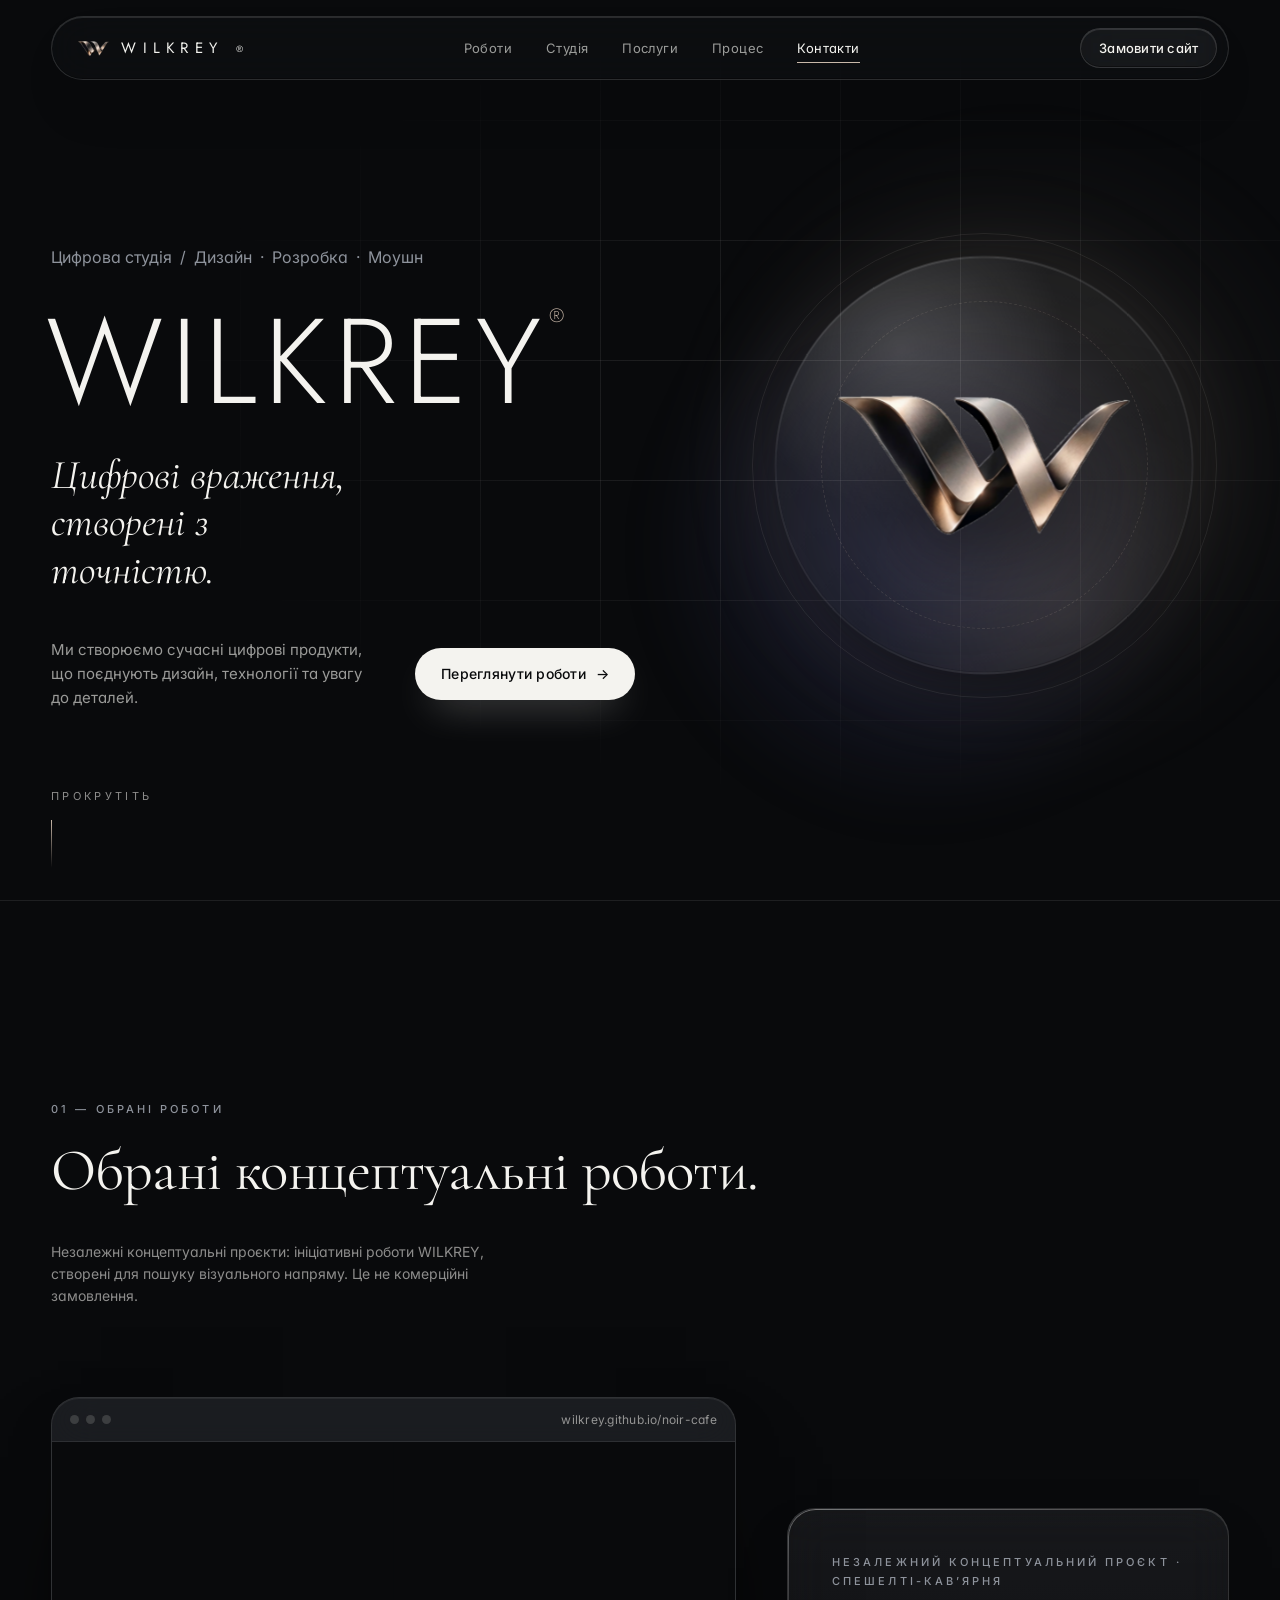
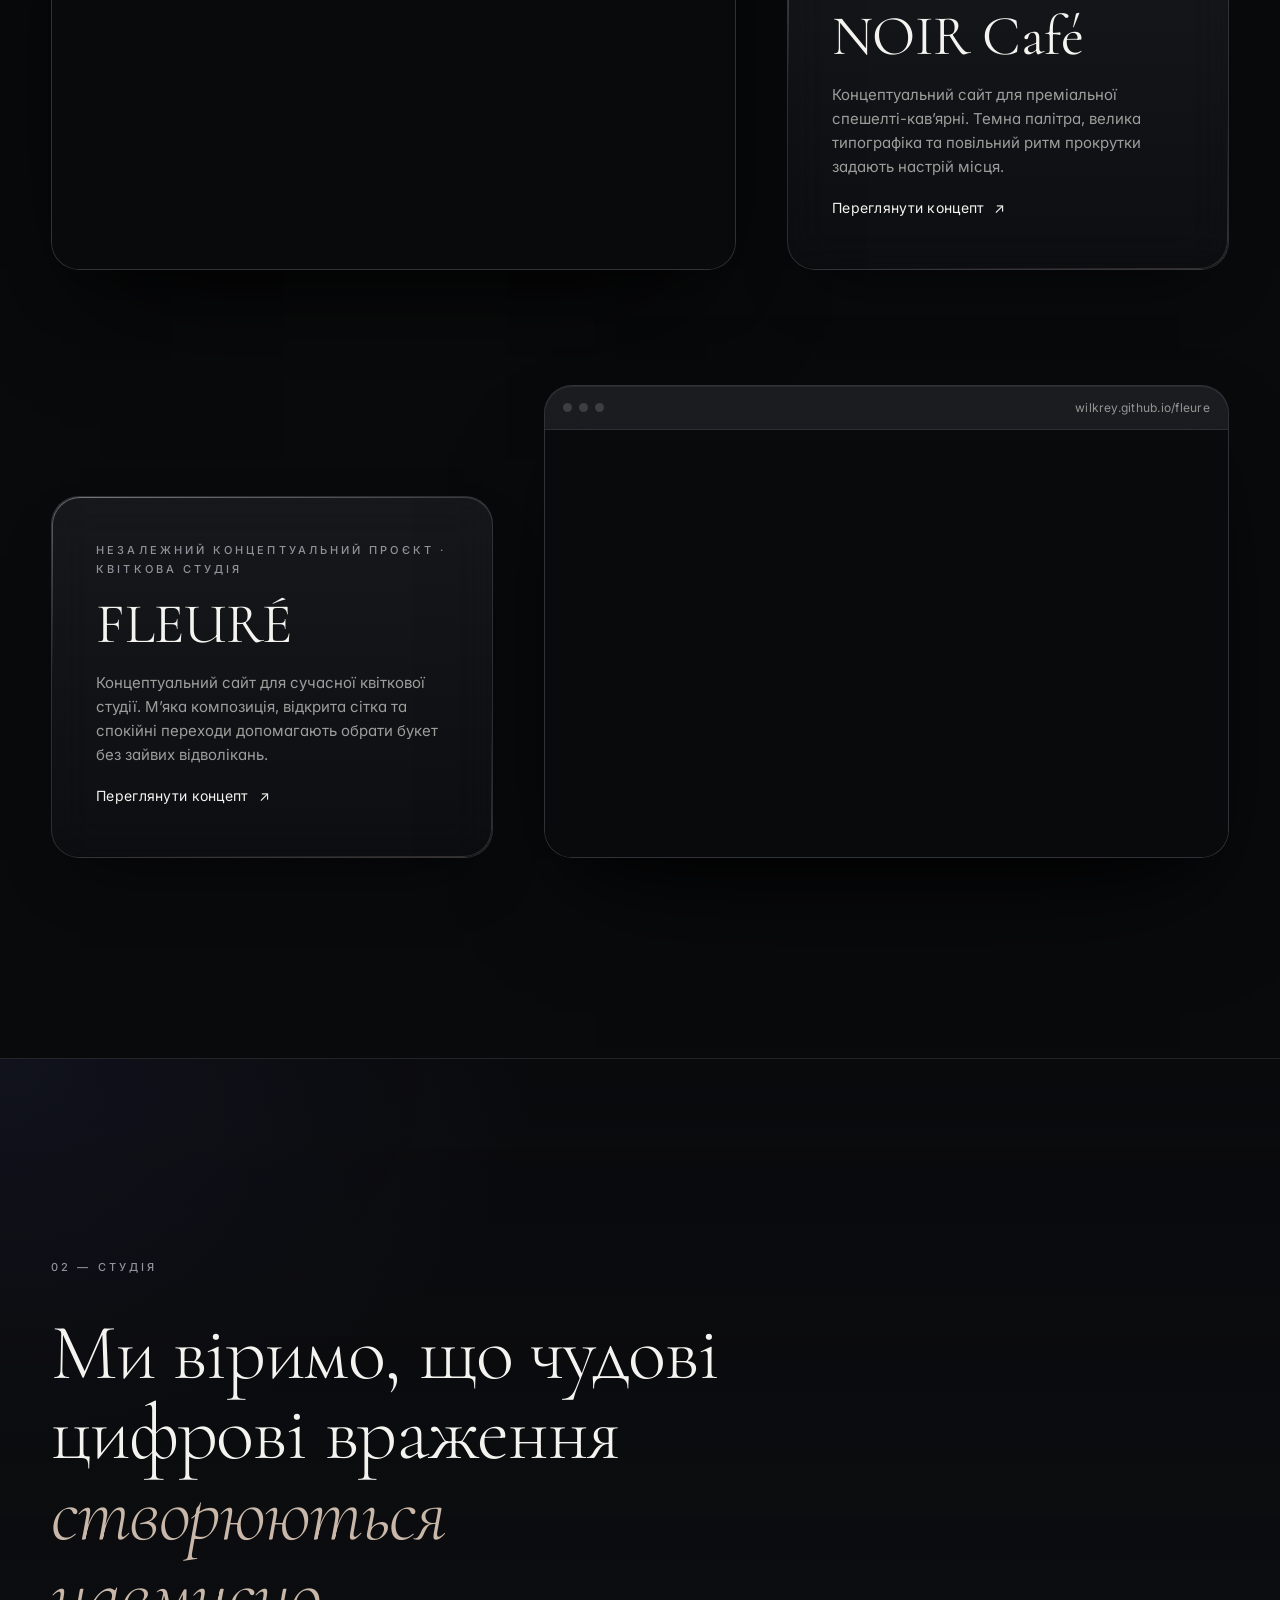
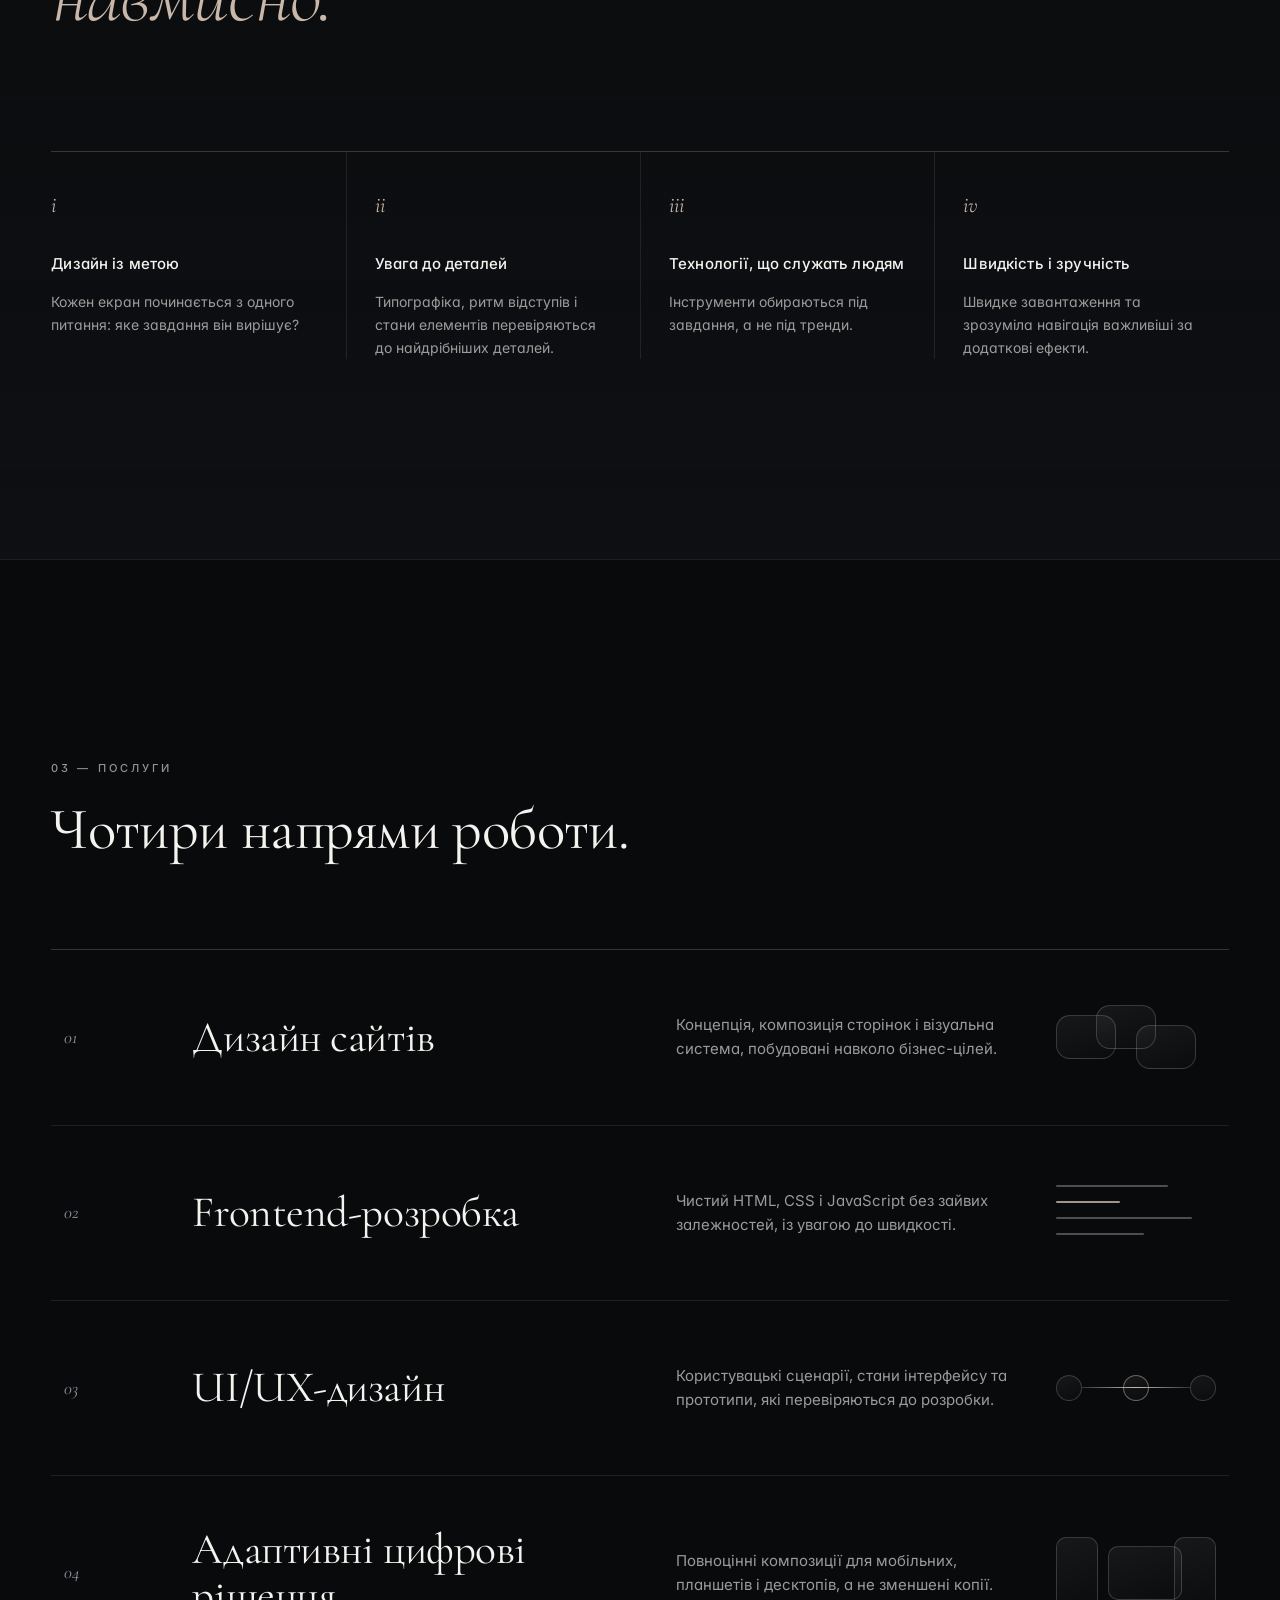
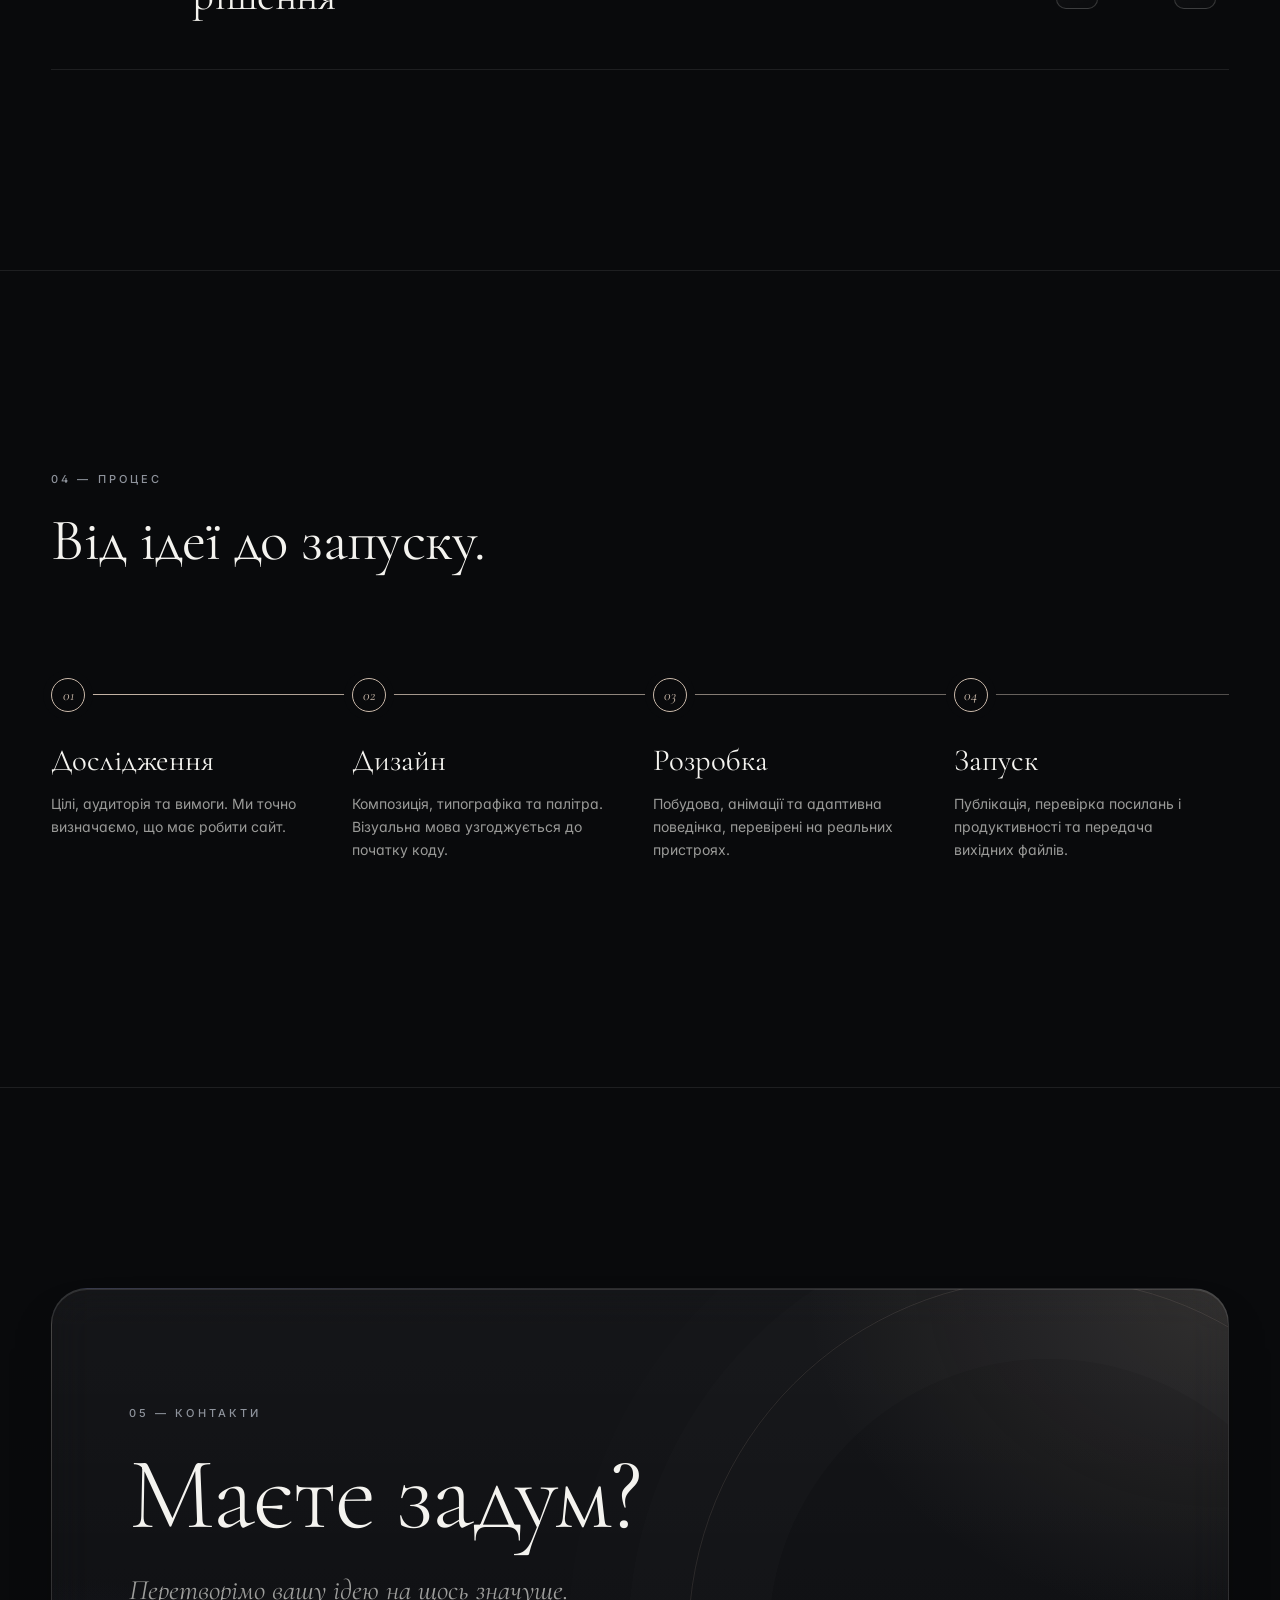
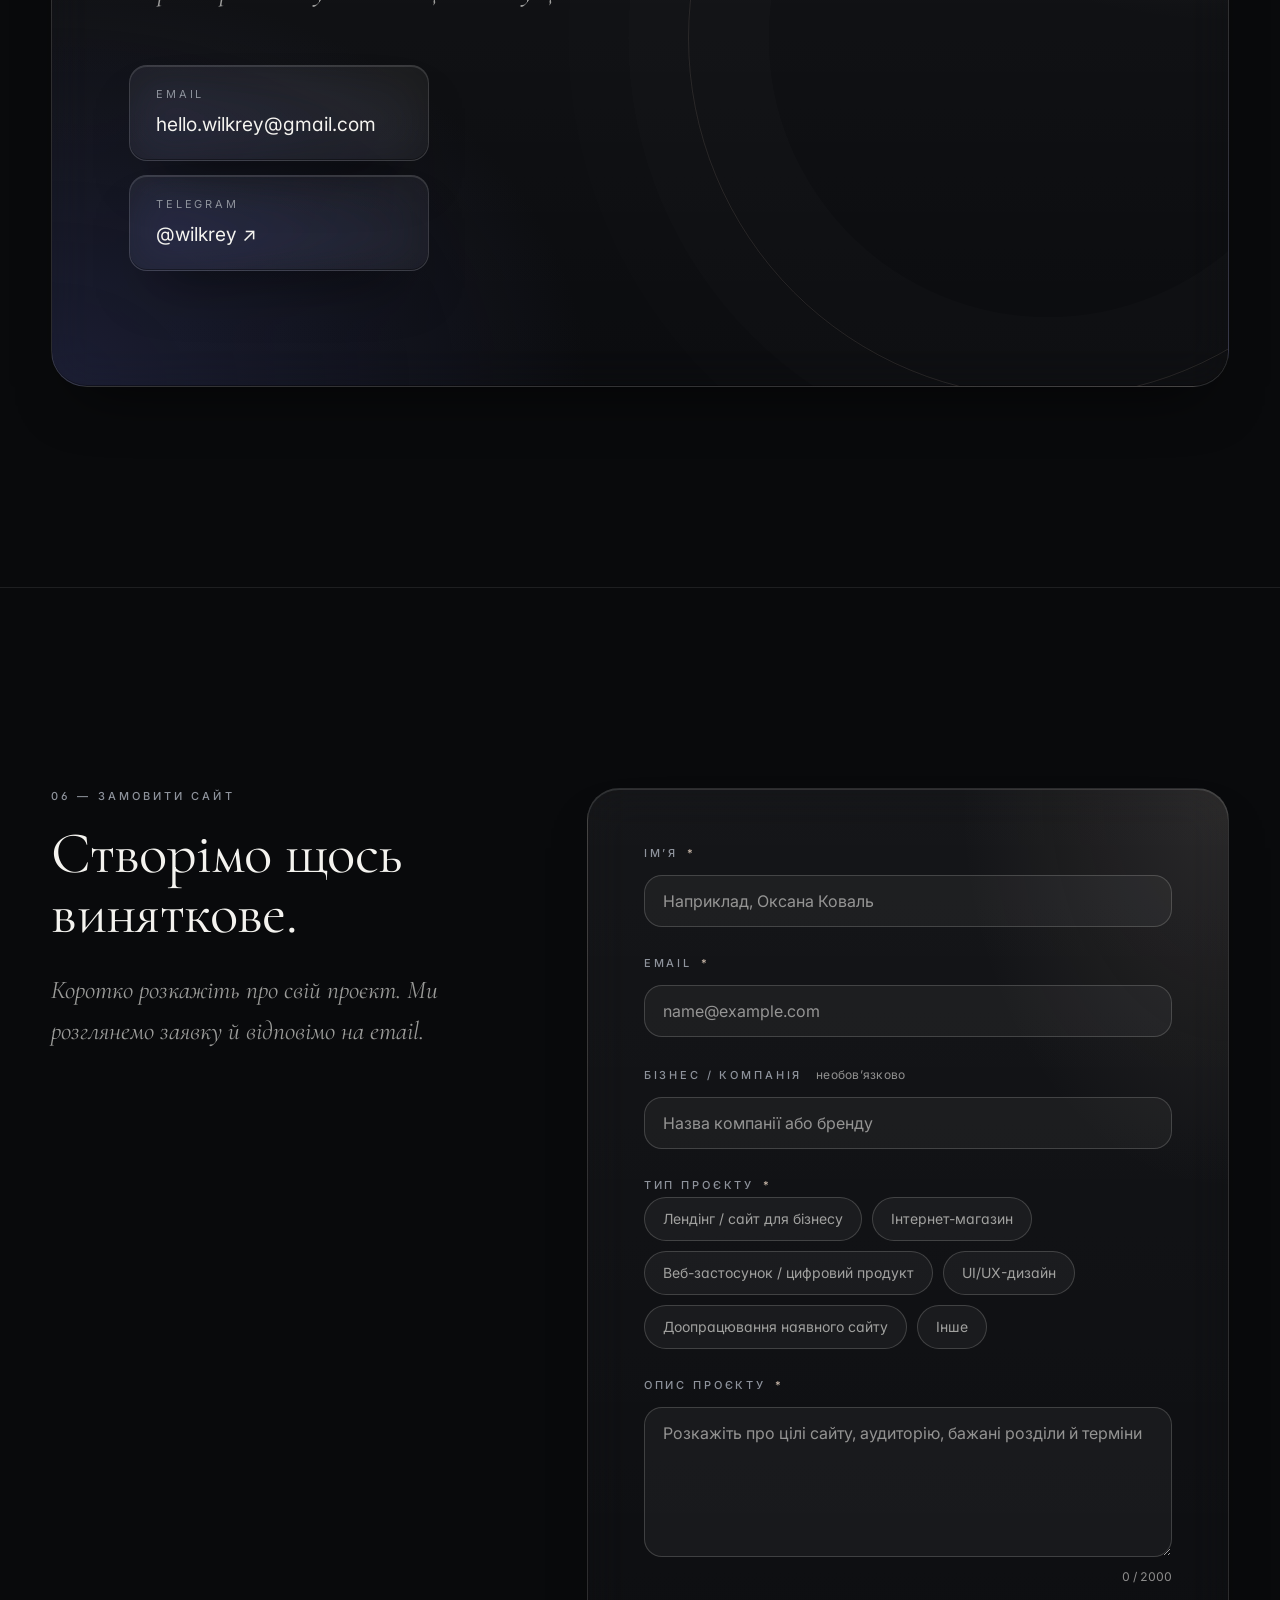
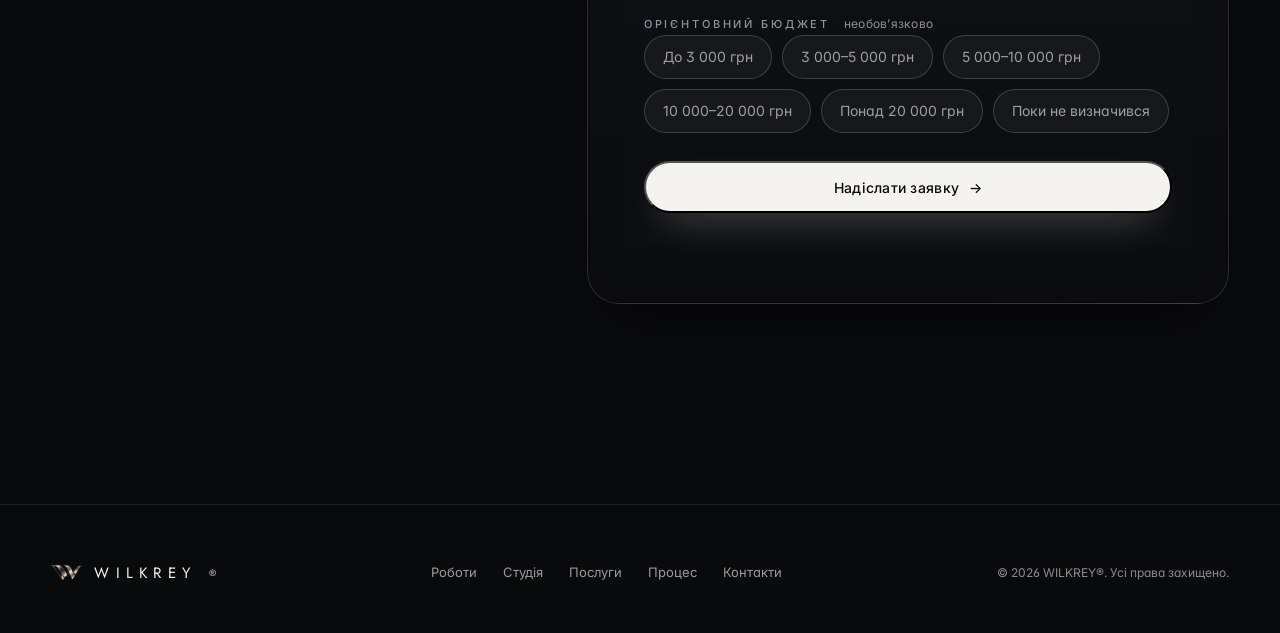
==== commit 8a8aa11f: "fix: scroll indicator, Ukrainian localization, smooth button motion, custom cursor Scroll indicator " ====
--- a/index.html
+++ b/index.html
@@ -1,23 +1,23 @@
 <!DOCTYPE html>
-<html lang="en">
+<html lang="uk">
 <head>
   <meta charset="UTF-8">
   <meta name="viewport" content="width=device-width, initial-scale=1.0">
-  <title>WILKREY® — Digital Studio | Digital experiences, crafted with precision</title>
-  <meta name="description" content="WILKREY® is a premium digital studio. Website design, frontend development, UI/UX and responsive digital products. Independent concept projects: NOIR Café, FLEURÉ.">
+  <title>WILKREY® — цифрова студія | Цифрові враження, створені з точністю</title>
+  <meta name="description" content="WILKREY® — преміальна цифрова студія. Дизайн сайтів, frontend-розробка, UI/UX і адаптивні цифрові продукти. Незалежні концептуальні проєкти: NOIR Café, FLEURÉ.">
   <meta property="og:type" content="website">
-  <meta property="og:title" content="WILKREY® — Digital Studio">
-  <meta property="og:description" content="Digital experiences, crafted with precision.">
+  <meta property="og:title" content="WILKREY® — цифрова студія">
+  <meta property="og:description" content="Цифрові враження, створені з точністю.">
   <meta property="og:url" content="https://wilkrey.pages.dev/">
   <meta property="og:site_name" content="WILKREY®">
-  <meta property="og:locale" content="en_US">
+  <meta property="og:locale" content="uk_UA">
   <meta property="og:image" content="https://wilkrey.pages.dev/assets/og-image.png">
   <meta property="og:image:width" content="1200">
   <meta property="og:image:height" content="630">
-  <meta property="og:image:alt" content="WILKREY® — Digital Studio. Digital experiences, crafted with precision.">
+  <meta property="og:image:alt" content="WILKREY® — цифрова студія. Цифрові враження, створені з точністю.">
   <meta name="twitter:card" content="summary_large_image">
-  <meta name="twitter:title" content="WILKREY® — Digital Studio">
-  <meta name="twitter:description" content="Digital experiences, crafted with precision.">
+  <meta name="twitter:title" content="WILKREY® — цифрова студія">
+  <meta name="twitter:description" content="Цифрові враження, створені з точністю.">
   <meta name="twitter:image" content="https://wilkrey.pages.dev/assets/og-image.png">
   <meta name="robots" content="index, follow">
   <link rel="canonical" href="https://wilkrey.pages.dev/">
@@ -35,8 +35,8 @@
     "@type": "WebSite",
     "name": "WILKREY®",
     "url": "https://wilkrey.pages.dev/",
-    "inLanguage": "en",
-    "description": "WILKREY® is a premium digital studio: website design, frontend development, UI/UX and responsive digital products."
+    "inLanguage": "uk",
+    "description": "WILKREY® — преміальна цифрова студія: дизайн сайтів, frontend-розробка, UI/UX і адаптивні цифрові продукти."
   },
   {
     "@context": "https://schema.org",
@@ -46,26 +46,26 @@
     "logo": "https://wilkrey.pages.dev/assets/logo-mark.png",
     "image": "https://wilkrey.pages.dev/assets/og-image.png",
     "email": "hello.wilkrey@gmail.com",
-    "description": "Premium digital studio. Independent concept projects: NOIR Café, FLEURÉ."
+    "description": "Преміальна цифрова студія. Незалежні концептуальні проєкти: NOIR Café, FLEURÉ."
   }
 ]
   </script>
 </head>
 <body>
-  <a class="skip-link" href="#main">Skip to content</a>
+  <a class="skip-link" href="#main">Перейти до основного вмісту</a>
 
   <header class="header" id="header">
     <div class="container header__inner">
-      <a href="#top" class="logo" aria-label="WILKREY, back to home">WILKREY<sup>®</sup></a>
-      <nav class="nav" id="nav" aria-label="Main navigation">
-        <a href="#work" class="nav__link">Work</a>
-        <a href="#studio" class="nav__link">Studio</a>
-        <a href="#services" class="nav__link">Services</a>
-        <a href="#process" class="nav__link">Process</a>
-        <a href="#contact" class="nav__link">Contact</a>
+      <a href="#top" class="logo" aria-label="WILKREY, на головну">WILKREY<sup>®</sup></a>
+      <nav class="nav" id="nav" aria-label="Головна навігація">
+        <a href="#work" class="nav__link">Роботи</a>
+        <a href="#studio" class="nav__link">Студія</a>
+        <a href="#services" class="nav__link">Послуги</a>
+        <a href="#process" class="nav__link">Процес</a>
+        <a href="#contact" class="nav__link">Контакти</a>
       </nav>
-      <a href="#order" class="btn btn--glass btn--sm header__cta"><span>Order a Website</span></a>
-      <button class="burger" id="burger" aria-label="Open menu" aria-expanded="false" aria-controls="nav">
+      <a href="#order" class="btn btn--glass btn--sm header__cta"><span>Замовити сайт</span></a>
+      <button class="burger" id="burger" aria-label="Відкрити меню" aria-expanded="false" aria-controls="nav">
         <span></span><span></span>
       </button>
     </div>
@@ -81,14 +81,14 @@
 
       <div class="container hero__content">
         <div class="hero__copy">
-          <p class="hero__tag fade" style="--d:.1s">Digital Studio &nbsp;/&nbsp; Design &nbsp;·&nbsp; Development &nbsp;·&nbsp; Motion</p>
+          <p class="hero__tag fade" style="--d:.1s">Цифрова студія &nbsp;/&nbsp; Дизайн &nbsp;·&nbsp; Розробка &nbsp;·&nbsp; Моушн</p>
           <h1 class="hero__title">
             <span class="mask"><span class="mask__in" style="--d:.25s">WILKREY<sup>®</sup></span></span>
           </h1>
-          <p class="hero__headline fade" style="--d:.55s">Digital experiences,<br>crafted with precision.</p>
+          <p class="hero__headline fade" style="--d:.55s">Цифрові враження,<br>створені з точністю.</p>
           <div class="hero__bottom fade" style="--d:.75s">
-            <p class="hero__text">We create modern digital products that combine design, technology and attention to detail.</p>
-            <a href="#work" class="btn btn--light"><span>Explore our work</span> <span aria-hidden="true">→</span></a>
+            <p class="hero__text">Ми створюємо сучасні цифрові продукти, що поєднують дизайн, технології та увагу до деталей.</p>
+            <a href="#work" class="btn btn--light"><span>Переглянути роботи</span> <span aria-hidden="true">→</span></a>
           </div>
         </div>
 
@@ -104,7 +104,7 @@
       </div>
 
       <div class="hero__meta container fade" style="--d:.95s">
-        <span>Scroll</span>
+        <span>Прокрутіть</span>
         <span class="hero__meta-line" aria-hidden="true"></span>
       </div>
     </section>
@@ -113,9 +113,9 @@
     <section class="section work" id="work" aria-labelledby="work-title">
       <div class="container">
         <header class="section__head reveal">
-          <p class="kicker">01 — Selected work</p>
-          <h2 class="h2" id="work-title">Selected concept work.</h2>
-          <p class="note">Independent Concept Projects: self-initiated designs by WILKREY, created to explore visual direction. They are not client commissions.</p>
+          <p class="kicker">01 — Обрані роботи</p>
+          <h2 class="h2" id="work-title">Обрані концептуальні роботи.</h2>
+          <p class="note">Незалежні концептуальні проєкти: ініціативні роботи WILKREY, створені для пошуку візуального напряму. Це не комерційні замовлення.</p>
         </header>
 
         <article class="feature reveal" id="case-noir">
@@ -123,15 +123,15 @@
             <div class="preview" data-preview>
               <div class="preview__bar"><span></span><span></span><span></span><em>wilkrey.github.io/noir-cafe</em></div>
               <div class="preview__frame">
-                <iframe data-src="https://wilkrey.github.io/noir-cafe/" title="Preview of the NOIR Café concept website" loading="lazy" referrerpolicy="no-referrer" tabindex="-1"></iframe>
+                <iframe data-src="https://wilkrey.github.io/noir-cafe/" title="Попередній перегляд концептуального сайту NOIR Café" loading="lazy" referrerpolicy="no-referrer" tabindex="-1"></iframe>
               </div>
             </div>
           </div>
           <div class="feature__body glass">
-            <p class="kicker">Independent Concept Project · Specialty coffee</p>
+            <p class="kicker">Незалежний концептуальний проєкт · Спешелті-кавʼярня</p>
             <h3 class="feature__title">NOIR Café</h3>
-            <p class="feature__text">A concept website for a premium specialty coffee shop. A dark palette, large typography and a slow scroll rhythm set the mood of the place.</p>
-            <a href="https://wilkrey.github.io/noir-cafe/" class="link-arrow" target="_blank" rel="noopener noreferrer">View concept <span aria-hidden="true">↗</span><span class="sr-only"> (opens in a new tab)</span></a>
+            <p class="feature__text">Концептуальний сайт для преміальної спешелті-кавʼярні. Темна палітра, велика типографіка та повільний ритм прокрутки задають настрій місця.</p>
+            <a href="https://wilkrey.github.io/noir-cafe/" class="link-arrow" target="_blank" rel="noopener noreferrer">Переглянути концепт <span aria-hidden="true">↗</span><span class="sr-only"> (відкриється в новій вкладці)</span></a>
           </div>
         </article>
 
@@ -140,15 +140,15 @@
             <div class="preview" data-preview>
               <div class="preview__bar"><span></span><span></span><span></span><em>wilkrey.github.io/fleure</em></div>
               <div class="preview__frame">
-                <iframe data-src="https://wilkrey.github.io/fleure/" title="Preview of the FLEURÉ concept website" loading="lazy" referrerpolicy="no-referrer" tabindex="-1"></iframe>
+                <iframe data-src="https://wilkrey.github.io/fleure/" title="Попередній перегляд концептуального сайту FLEURÉ" loading="lazy" referrerpolicy="no-referrer" tabindex="-1"></iframe>
               </div>
             </div>
           </div>
           <div class="feature__body glass">
-            <p class="kicker">Independent Concept Project · Flower studio</p>
+            <p class="kicker">Незалежний концептуальний проєкт · Квіткова студія</p>
             <h3 class="feature__title">FLEURÉ</h3>
-            <p class="feature__text">A concept website for a modern flower studio. Soft composition, open grid spacing and calm transitions help customers choose a bouquet without distraction.</p>
-            <a href="https://wilkrey.github.io/fleure/" class="link-arrow" target="_blank" rel="noopener noreferrer">View concept <span aria-hidden="true">↗</span><span class="sr-only"> (opens in a new tab)</span></a>
+            <p class="feature__text">Концептуальний сайт для сучасної квіткової студії. М’яка композиція, відкрита сітка та спокійні переходи допомагають обрати букет без зайвих відволікань.</p>
+            <a href="https://wilkrey.github.io/fleure/" class="link-arrow" target="_blank" rel="noopener noreferrer">Переглянути концепт <span aria-hidden="true">↗</span><span class="sr-only"> (відкриється в новій вкладці)</span></a>
           </div>
         </article>
       </div>
@@ -157,13 +157,13 @@
     <!-- STUDIO -->
     <section class="section studio" id="studio" aria-labelledby="studio-title">
       <div class="container">
-        <p class="kicker reveal">02 — Studio</p>
-        <h2 class="statement reveal" id="studio-title">We believe great digital experiences are <span class="accent">built with intention.</span></h2>
+        <p class="kicker reveal">02 — Студія</p>
+        <h2 class="statement reveal" id="studio-title">Ми віримо, що чудові цифрові враження <span class="accent">створюються навмисно.</span></h2>
         <ul class="principles">
-          <li class="principle reveal"><span class="principle__n">i</span><h3>Design with purpose</h3><p>Every screen starts with one question: what task does it solve?</p></li>
-          <li class="principle reveal"><span class="principle__n">ii</span><h3>Attention to detail</h3><p>Typography, spacing rhythm and element states are checked down to the smallest detail.</p></li>
-          <li class="principle reveal"><span class="principle__n">iii</span><h3>Technology that serves people</h3><p>Tools are chosen for the task, not for trends.</p></li>
-          <li class="principle reveal"><span class="principle__n">iv</span><h3>Performance and usability</h3><p>Fast loading and clear navigation matter more than extra effects.</p></li>
+          <li class="principle reveal"><span class="principle__n">i</span><h3>Дизайн із метою</h3><p>Кожен екран починається з одного питання: яке завдання він вирішує?</p></li>
+          <li class="principle reveal"><span class="principle__n">ii</span><h3>Увага до деталей</h3><p>Типографіка, ритм відступів і стани елементів перевіряються до найдрібніших деталей.</p></li>
+          <li class="principle reveal"><span class="principle__n">iii</span><h3>Технології, що служать людям</h3><p>Інструменти обираються під завдання, а не під тренди.</p></li>
+          <li class="principle reveal"><span class="principle__n">iv</span><h3>Швидкість і зручність</h3><p>Швидке завантаження та зрозуміла навігація важливіші за додаткові ефекти.</p></li>
         </ul>
       </div>
     </section>
@@ -172,33 +172,33 @@
     <section class="section services" id="services" aria-labelledby="services-title">
       <div class="container">
         <header class="section__head reveal">
-          <p class="kicker">03 — Services</p>
-          <h2 class="h2" id="services-title">Four areas of work.</h2>
+          <p class="kicker">03 — Послуги</p>
+          <h2 class="h2" id="services-title">Чотири напрями роботи.</h2>
         </header>
 
         <ul class="svc-list">
           <li class="svc reveal">
             <span class="svc__num">01</span>
-            <h3 class="svc__title">Website Design</h3>
-            <p class="svc__text">Concept, page composition and a visual system built around business goals.</p>
+            <h3 class="svc__title">Дизайн сайтів</h3>
+            <p class="svc__text">Концепція, композиція сторінок і візуальна система, побудовані навколо бізнес-цілей.</p>
             <span class="svc__art svc__art--design" aria-hidden="true"><i></i><i></i><i></i></span>
           </li>
           <li class="svc reveal">
             <span class="svc__num">02</span>
-            <h3 class="svc__title">Frontend Development</h3>
-            <p class="svc__text">Clean HTML, CSS and JavaScript without unnecessary dependencies, with attention to speed.</p>
+            <h3 class="svc__title">Frontend-розробка</h3>
+            <p class="svc__text">Чистий HTML, CSS і JavaScript без зайвих залежностей, із увагою до швидкості.</p>
             <span class="svc__art svc__art--code" aria-hidden="true"><i></i><i></i><i></i><i></i></span>
           </li>
           <li class="svc reveal">
             <span class="svc__num">03</span>
-            <h3 class="svc__title">UI/UX Design</h3>
-            <p class="svc__text">User flows, interface states and prototypes that are validated before development.</p>
+            <h3 class="svc__title">UI/UX-дизайн</h3>
+            <p class="svc__text">Користувацькі сценарії, стани інтерфейсу та прототипи, які перевіряються до розробки.</p>
             <span class="svc__art svc__art--flow" aria-hidden="true"><i></i><i></i><i></i></span>
           </li>
           <li class="svc reveal">
             <span class="svc__num">04</span>
-            <h3 class="svc__title">Responsive Digital Experiences</h3>
-            <p class="svc__text">Complete mobile, tablet and desktop compositions, not scaled-down copies.</p>
+            <h3 class="svc__title">Адаптивні цифрові рішення</h3>
+            <p class="svc__text">Повноцінні композиції для мобільних, планшетів і десктопів, а не зменшені копії.</p>
             <span class="svc__art svc__art--screens" aria-hidden="true"><i></i><i></i><i></i></span>
           </li>
         </ul>
@@ -209,16 +209,16 @@
     <section class="section process" id="process" aria-labelledby="process-title">
       <div class="container">
         <header class="section__head reveal">
-          <p class="kicker">04 — Process</p>
-          <h2 class="h2" id="process-title">From idea to launch.</h2>
+          <p class="kicker">04 — Процес</p>
+          <h2 class="h2" id="process-title">Від ідеї до запуску.</h2>
         </header>
         <div class="track" id="track">
           <div class="track__line" aria-hidden="true"><span id="track-fill"></span></div>
           <ol class="steps">
-            <li class="step reveal"><span class="step__num">01</span><h3>Discovery</h3><p>Goals, audience and requirements. We define exactly what the site must do.</p></li>
-            <li class="step reveal"><span class="step__num">02</span><h3>Design</h3><p>Composition, typography and palette. The visual language is agreed before any code.</p></li>
-            <li class="step reveal"><span class="step__num">03</span><h3>Development</h3><p>Build, motion and responsive behavior, tested on real devices.</p></li>
-            <li class="step reveal"><span class="step__num">04</span><h3>Launch</h3><p>Publishing, link and performance checks, and handover of source files.</p></li>
+            <li class="step reveal"><span class="step__num">01</span><h3>Дослідження</h3><p>Цілі, аудиторія та вимоги. Ми точно визначаємо, що має робити сайт.</p></li>
+            <li class="step reveal"><span class="step__num">02</span><h3>Дизайн</h3><p>Композиція, типографіка та палітра. Візуальна мова узгоджується до початку коду.</p></li>
+            <li class="step reveal"><span class="step__num">03</span><h3>Розробка</h3><p>Побудова, анімації та адаптивна поведінка, перевірені на реальних пристроях.</p></li>
+            <li class="step reveal"><span class="step__num">04</span><h3>Запуск</h3><p>Публікація, перевірка посилань і продуктивності та передача вихідних файлів.</p></li>
           </ol>
         </div>
       </div>
@@ -229,17 +229,17 @@
       <div class="container">
         <div class="contact__scene reveal">
           <div class="contact__ring" aria-hidden="true"></div>
-          <p class="kicker">05 — Contact</p>
-          <h2 class="contact__title" id="contact-title">Have something in mind?</h2>
-          <p class="contact__lead">Let's turn your idea into something remarkable.</p>
-          <div class="contact__links" role="group" aria-label="WILKREY contact details">
+          <p class="kicker">05 — Контакти</p>
+          <h2 class="contact__title" id="contact-title">Маєте задум?</h2>
+          <p class="contact__lead">Перетворімо вашу ідею на щось значуще.</p>
+          <div class="contact__links" role="group" aria-label="Контакти WILKREY">
             <div class="contact__item">
               <span class="contact__label">Email</span>
               <a class="contact__link" href="mailto:hello.wilkrey@gmail.com">hello.wilkrey@gmail.com</a>
             </div>
             <div class="contact__item">
               <span class="contact__label">Telegram</span>
-              <a class="contact__link" href="https://t.me/wilkrey" target="_blank" rel="noopener noreferrer">@wilkrey <span aria-hidden="true">↗</span><span class="sr-only"> (opens in a new tab)</span></a>
+              <a class="contact__link" href="https://t.me/wilkrey" target="_blank" rel="noopener noreferrer">@wilkrey <span aria-hidden="true">↗</span><span class="sr-only"> (відкриється в новій вкладці)</span></a>
             </div>
           </div>
         </div>
@@ -250,9 +250,9 @@
     <section class="section order" id="order" aria-labelledby="order-title">
       <div class="container order__grid">
         <div class="order__intro reveal">
-          <p class="kicker">06 — Order a Website</p>
-          <h2 class="h2 order__title" id="order-title">Let's build something exceptional.</h2>
-          <p class="order__lead">Tell us about your project in a few lines. We will review it and get back to you by email.</p>
+          <p class="kicker">06 — Замовити сайт</p>
+          <h2 class="h2 order__title" id="order-title">Створімо щось виняткове.</h2>
+          <p class="order__lead">Коротко розкажіть про свій проєкт. Ми розглянемо заявку й відповімо на email.</p>
         </div>
 
         <div class="order__panel reveal">
@@ -262,42 +262,42 @@
 
             <!-- Honeypot: hidden from people and screen readers. Bots tend to fill it. -->
             <div class="order-form__hp" hidden>
-              <label>Leave this field empty <input type="checkbox" name="botcheck" tabindex="-1" autocomplete="off"></label>
+              <label>Залиште це поле порожнім <input type="checkbox" name="botcheck" tabindex="-1" autocomplete="off"></label>
             </div>
 
             <div class="field">
-              <label class="field__label" for="order-name">Name <span class="field__req" aria-hidden="true">*</span><span class="sr-only"> (required)</span></label>
-              <input class="field__input" type="text" id="order-name" name="name" autocomplete="name" maxlength="100" required aria-required="true" aria-describedby="order-name-err">
+              <label class="field__label" for="order-name">Імʼя <span class="field__req" aria-hidden="true">*</span><span class="sr-only"> (обов’язкове)</span></label>
+              <input class="field__input" type="text" id="order-name" name="name" autocomplete="name" placeholder="Наприклад, Оксана Коваль" maxlength="100" required aria-required="true" aria-describedby="order-name-err">
               <p class="field__error" id="order-name-err" hidden></p>
             </div>
 
             <div class="field">
-              <label class="field__label" for="order-email">Email <span class="field__req" aria-hidden="true">*</span><span class="sr-only"> (required)</span></label>
-              <input class="field__input" type="email" id="order-email" name="email" autocomplete="email" maxlength="254" required aria-required="true" aria-describedby="order-email-err">
+              <label class="field__label" for="order-email">Email <span class="field__req" aria-hidden="true">*</span><span class="sr-only"> (обов’язкове)</span></label>
+              <input class="field__input" type="email" id="order-email" name="email" autocomplete="email" placeholder="name@example.com" maxlength="254" required aria-required="true" aria-describedby="order-email-err">
               <p class="field__error" id="order-email-err" hidden></p>
             </div>
 
             <div class="field">
-              <label class="field__label" for="order-company">Business / Company <span class="field__opt">optional</span></label>
-              <input class="field__input" type="text" id="order-company" name="company" autocomplete="organization" maxlength="120">
+              <label class="field__label" for="order-company">Бізнес / компанія <span class="field__opt">необов’язково</span></label>
+              <input class="field__input" type="text" id="order-company" name="company" autocomplete="organization" placeholder="Назва компанії або бренду" maxlength="120">
             </div>
 
             <fieldset class="field" aria-describedby="order-project-err">
-              <legend class="field__label">Project type <span class="field__req" aria-hidden="true">*</span><span class="sr-only"> (required)</span></legend>
+              <legend class="field__label">Тип проєкту <span class="field__req" aria-hidden="true">*</span><span class="sr-only"> (обов’язкове)</span></legend>
               <div class="chips">
-                <label class="chip"><input type="radio" name="project_type" value="Landing page / Business website" required><span>Landing page / Business website</span></label>
-                <label class="chip"><input type="radio" name="project_type" value="E-commerce website"><span>E-commerce website</span></label>
-                <label class="chip"><input type="radio" name="project_type" value="Web application / Digital product"><span>Web application / Digital product</span></label>
-                <label class="chip"><input type="radio" name="project_type" value="UI/UX design"><span>UI/UX design</span></label>
-                <label class="chip"><input type="radio" name="project_type" value="Existing website improvement"><span>Existing website improvement</span></label>
-                <label class="chip"><input type="radio" name="project_type" value="Other"><span>Other</span></label>
+                <label class="chip"><input type="radio" name="project_type" value="Landing page / Business website" required><span>Лендінг / сайт для бізнесу</span></label>
+                <label class="chip"><input type="radio" name="project_type" value="E-commerce website"><span>Інтернет-магазин</span></label>
+                <label class="chip"><input type="radio" name="project_type" value="Web application / Digital product"><span>Веб-застосунок / цифровий продукт</span></label>
+                <label class="chip"><input type="radio" name="project_type" value="UI/UX design"><span>UI/UX-дизайн</span></label>
+                <label class="chip"><input type="radio" name="project_type" value="Existing website improvement"><span>Доопрацювання наявного сайту</span></label>
+                <label class="chip"><input type="radio" name="project_type" value="Other"><span>Інше</span></label>
               </div>
               <p class="field__error" id="order-project-err" hidden></p>
             </fieldset>
 
             <div class="field">
-              <label class="field__label" for="order-description">Project description <span class="field__req" aria-hidden="true">*</span><span class="sr-only"> (required)</span></label>
-              <textarea class="field__textarea" id="order-description" name="description" maxlength="2000" required aria-required="true" aria-describedby="order-description-count order-description-err"></textarea>
+              <label class="field__label" for="order-description">Опис проєкту <span class="field__req" aria-hidden="true">*</span><span class="sr-only"> (обов’язкове)</span></label>
+              <textarea class="field__textarea" id="order-description" name="description" maxlength="2000" placeholder="Розкажіть про цілі сайту, аудиторію, бажані розділи й терміни" required aria-required="true" aria-describedby="order-description-count order-description-err"></textarea>
               <div class="field__meta">
                 <p class="field__error" id="order-description-err" hidden></p>
                 <p class="field__count" id="order-description-count"><span id="order-description-len">0</span> / 2000</p>
@@ -305,31 +305,31 @@
             </div>
 
             <fieldset class="field">
-              <legend class="field__label">Approximate budget <span class="field__opt">optional</span></legend>
+              <legend class="field__label">Орієнтовний бюджет <span class="field__opt">необов’язково</span></legend>
               <div class="chips">
-                <label class="chip"><input type="radio" name="budget" value="Under 3,000 UAH"><span>Under 3,000 UAH</span></label>
-                <label class="chip"><input type="radio" name="budget" value="3,000–5,000 UAH"><span>3,000–5,000 UAH</span></label>
-                <label class="chip"><input type="radio" name="budget" value="5,000–10,000 UAH"><span>5,000–10,000 UAH</span></label>
-                <label class="chip"><input type="radio" name="budget" value="10,000–20,000 UAH"><span>10,000–20,000 UAH</span></label>
-                <label class="chip"><input type="radio" name="budget" value="Over 20,000 UAH"><span>Over 20,000 UAH</span></label>
-                <label class="chip"><input type="radio" name="budget" value="Not sure yet"><span>Not sure yet</span></label>
+                <label class="chip"><input type="radio" name="budget" value="Under 3,000 UAH"><span>До 3 000 грн</span></label>
+                <label class="chip"><input type="radio" name="budget" value="3,000–5,000 UAH"><span>3 000–5 000 грн</span></label>
+                <label class="chip"><input type="radio" name="budget" value="5,000–10,000 UAH"><span>5 000–10 000 грн</span></label>
+                <label class="chip"><input type="radio" name="budget" value="10,000–20,000 UAH"><span>10 000–20 000 грн</span></label>
+                <label class="chip"><input type="radio" name="budget" value="Over 20,000 UAH"><span>Понад 20 000 грн</span></label>
+                <label class="chip"><input type="radio" name="budget" value="Not sure yet"><span>Поки не визначився</span></label>
               </div>
             </fieldset>
 
             <div class="order-alert" id="order-alert" role="alert" tabindex="-1" hidden></div>
 
             <div class="order-form__actions">
-              <button class="btn btn--light order-form__submit" type="submit" id="order-submit"><span id="order-submit-label">Send request</span> <span aria-hidden="true">→</span></button>
+              <button class="btn btn--light order-form__submit" type="submit" id="order-submit"><span id="order-submit-label">Надіслати заявку</span> <span aria-hidden="true">→</span></button>
               <p class="order-status" id="order-status" role="status" aria-live="polite"></p>
             </div>
           </form>
 
           <div class="order-success" id="order-success" tabindex="-1" hidden>
-            <p class="kicker">Request received</p>
-            <h3 class="order-success__title">Thank you.</h3>
-            <p class="order-success__text">Your project details have been received. We will review them and get back to you by email.</p>
+            <p class="kicker">Заявку отримано</p>
+            <h3 class="order-success__title">Дякуємо.</h3>
+            <p class="order-success__text">Деталі вашого проєкту отримано. Ми розглянемо їх і відповімо на email.</p>
             <div>
-              <button class="btn btn--ghost btn--sm" type="button" id="order-again"><span>Send another request</span></button>
+              <button class="btn btn--ghost btn--sm" type="button" id="order-again"><span>Надіслати ще одну заявку</span></button>
             </div>
           </div>
         </div>
@@ -341,13 +341,13 @@
     <div class="container footer__inner">
       <a href="#top" class="logo">WILKREY<sup>®</sup></a>
       <nav class="footer__nav" aria-label="Footer navigation">
-        <a href="#work">Work</a>
-        <a href="#studio">Studio</a>
-        <a href="#services">Services</a>
-        <a href="#process">Process</a>
-        <a href="#contact">Contact</a>
+        <a href="#work">Роботи</a>
+        <a href="#studio">Студія</a>
+        <a href="#services">Послуги</a>
+        <a href="#process">Процес</a>
+        <a href="#contact">Контакти</a>
       </nav>
-      <p class="footer__copy">© <span id="year">2026</span> WILKREY®. All rights reserved.</p>
+      <p class="footer__copy">© <span id="year">2026</span> WILKREY®. Усі права захищено.</p>
     </div>
   </footer>
 
--- a/assets/styles.css
+++ b/assets/styles.css
@@ -169,8 +169,11 @@
   font-size: 14px; font-weight: 500; letter-spacing: .02em;
   isolation: isolate;
   overflow: hidden;
-  transition: transform .5s var(--ease), background .4s var(--ease), color .4s var(--ease), box-shadow .5s var(--ease);
-  will-change: transform;
+  /* transform is not transitioned here: the magnetic offset uses the separate `translate`
+     property (driven by script.js with its own easing), and the press uses `scale`.
+     Two transitions on one property restart each other and cause the stutter. */
+  transition: scale .5s var(--ease), background .4s var(--ease), color .4s var(--ease), box-shadow .5s var(--ease);
+  will-change: translate, scale;
 }
 .btn > span:not(.btn__sheen) { transition: transform .5s var(--ease); }
 .btn:hover > span:not(.btn__sheen) { transform: translateX(3px); }
@@ -183,7 +186,7 @@
   transition: opacity .5s var(--ease);
 }
 .btn:hover::after { opacity: 1; }
-.btn:active { transform: scale(.975); }
+.btn:active { scale: .975; }
 
 .btn--light {
   background: var(--warm);
@@ -464,10 +467,15 @@
   100%    { left: 130%; }
 }
 
+/* Индикатор прокрутки: выравнен по левому краю текстовой колонки (как .container),
+   а не по центру окна, где он пересекался с кнопкой и линзой. */
 .hero__meta {
-  position: absolute; left: 50%; bottom: 36px; translate: -50% 0;
-  display: flex; flex-direction: column; align-items: center; gap: 14px;
+  position: absolute;
+  left: calc(50% - min(50% - var(--gutter), var(--max) / 2));
+  bottom: 32px;
+  display: flex; flex-direction: column; align-items: flex-start; gap: 14px;
   font-size: 11px; letter-spacing: .3em; text-transform: uppercase; color: var(--text-faint);
+  pointer-events: none;
 }
 .hero__meta-line {
   width: 1px; height: 48px;
@@ -479,6 +487,12 @@
   0% { transform: scaleY(0); opacity: 1; }
   60% { transform: scaleY(1); opacity: 1; }
   100% { transform: scaleY(1); opacity: 0; }
+}
+
+/* Низкие десктопные экраны: короче линия, чтобы подпись не заходила под кнопку */
+@media (min-width: 961px) and (max-height: 780px) {
+  .hero__meta { bottom: 24px; gap: 10px; }
+  .hero__meta-line { height: 32px; }
 }
 
 /* ---------- 6. Секции: общая разметка ---------- */
@@ -944,6 +958,31 @@
   font-size: clamp(2.4rem, 4.6vw, 3.6rem); line-height: 1;
 }
 .order-success__text { margin: 0; max-width: 42ch; color: var(--text-dim); line-height: 1.6; }
+
+/* ---------- 11c. Custom cursor (только точный указатель, с JavaScript) ----------
+   Создаётся скриптом, поэтому без JS на странице обычный курсор. Не перехватывает клики. */
+.cursor {
+  position: fixed; left: 0; top: 0; z-index: 10000;
+  width: 14px; height: 14px; margin: -7px 0 0 -7px;
+  border-radius: 50%;
+  background: var(--champagne);
+  pointer-events: none;
+  opacity: 0;
+  will-change: transform, scale;
+  transition: opacity .35s var(--ease), scale .55s var(--ease), background-color .4s var(--ease), box-shadow .45s var(--ease);
+}
+.cursor.is-on { opacity: .92; }
+.cursor.is-hover {
+  scale: 3.4;
+  background: rgba(201,184,169,.10);
+  box-shadow: inset 0 0 0 1px rgba(201,184,169,.55);
+}
+.cursor.is-down { scale: 2.2; }
+.cursor.is-hover.is-down { scale: 2.9; }
+.cursor.is-hidden { opacity: 0; }
+
+html.has-cursor:not(.cursor-native),
+html.has-cursor:not(.cursor-native) * { cursor: none !important; }
 
 /* ---------- 12. Footer ---------- */
 .footer { border-top: 1px solid var(--hair); padding: 56px 0 48px; }
@@ -1059,7 +1098,10 @@
   .reveal, .fade { opacity: 1 !important; transform: none !important; filter: none !important; }
   .hero__title .mask__in { transform: none !important; }
   .obj__ring, .contact__ring, .obj__mark { animation: none !important; }
+  .cursor { display: none !important; }
+  html.has-cursor:not(.cursor-native), html.has-cursor:not(.cursor-native) * { cursor: auto !important; }
   .obj__sheen::after { display: none; }
   .hero__halo { animation: none; }
+  .hero__meta-line { animation: none; opacity: .7; }
   .hero__object .obj { transform: none !important; }
 }
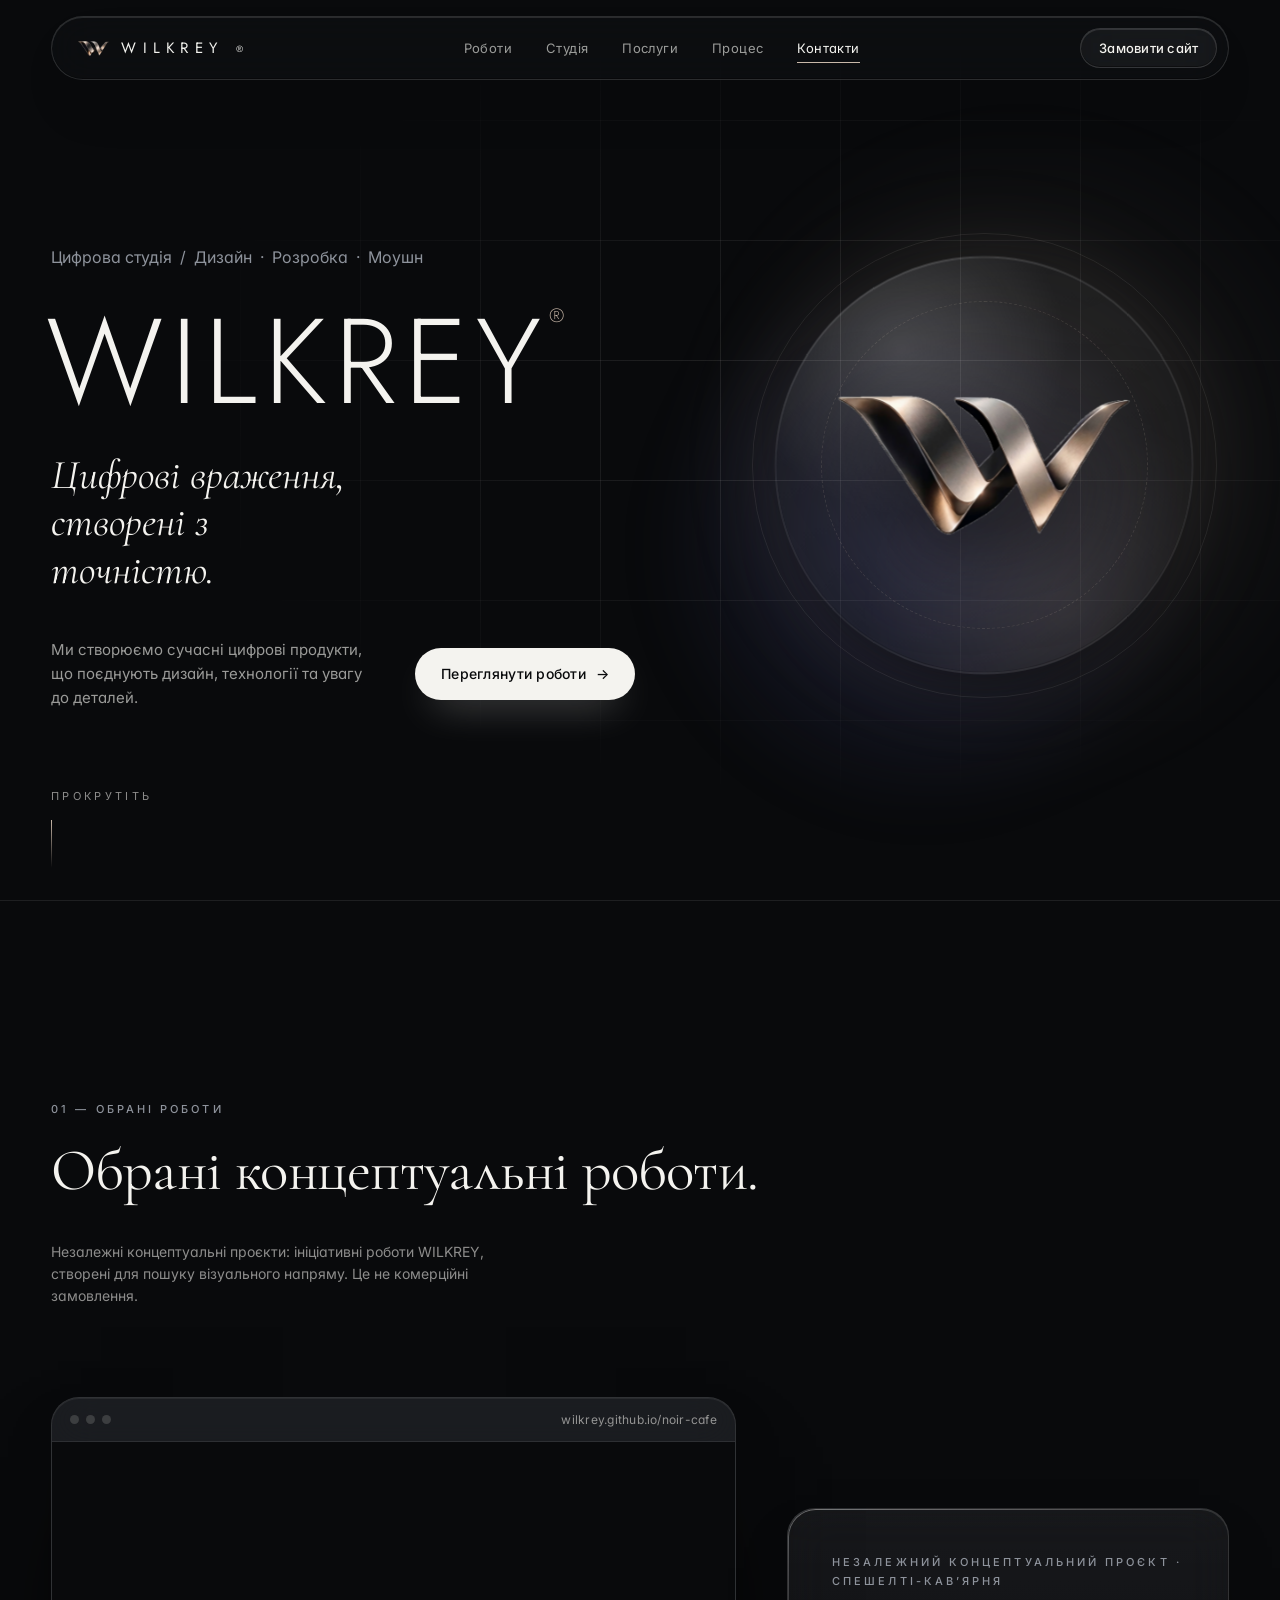
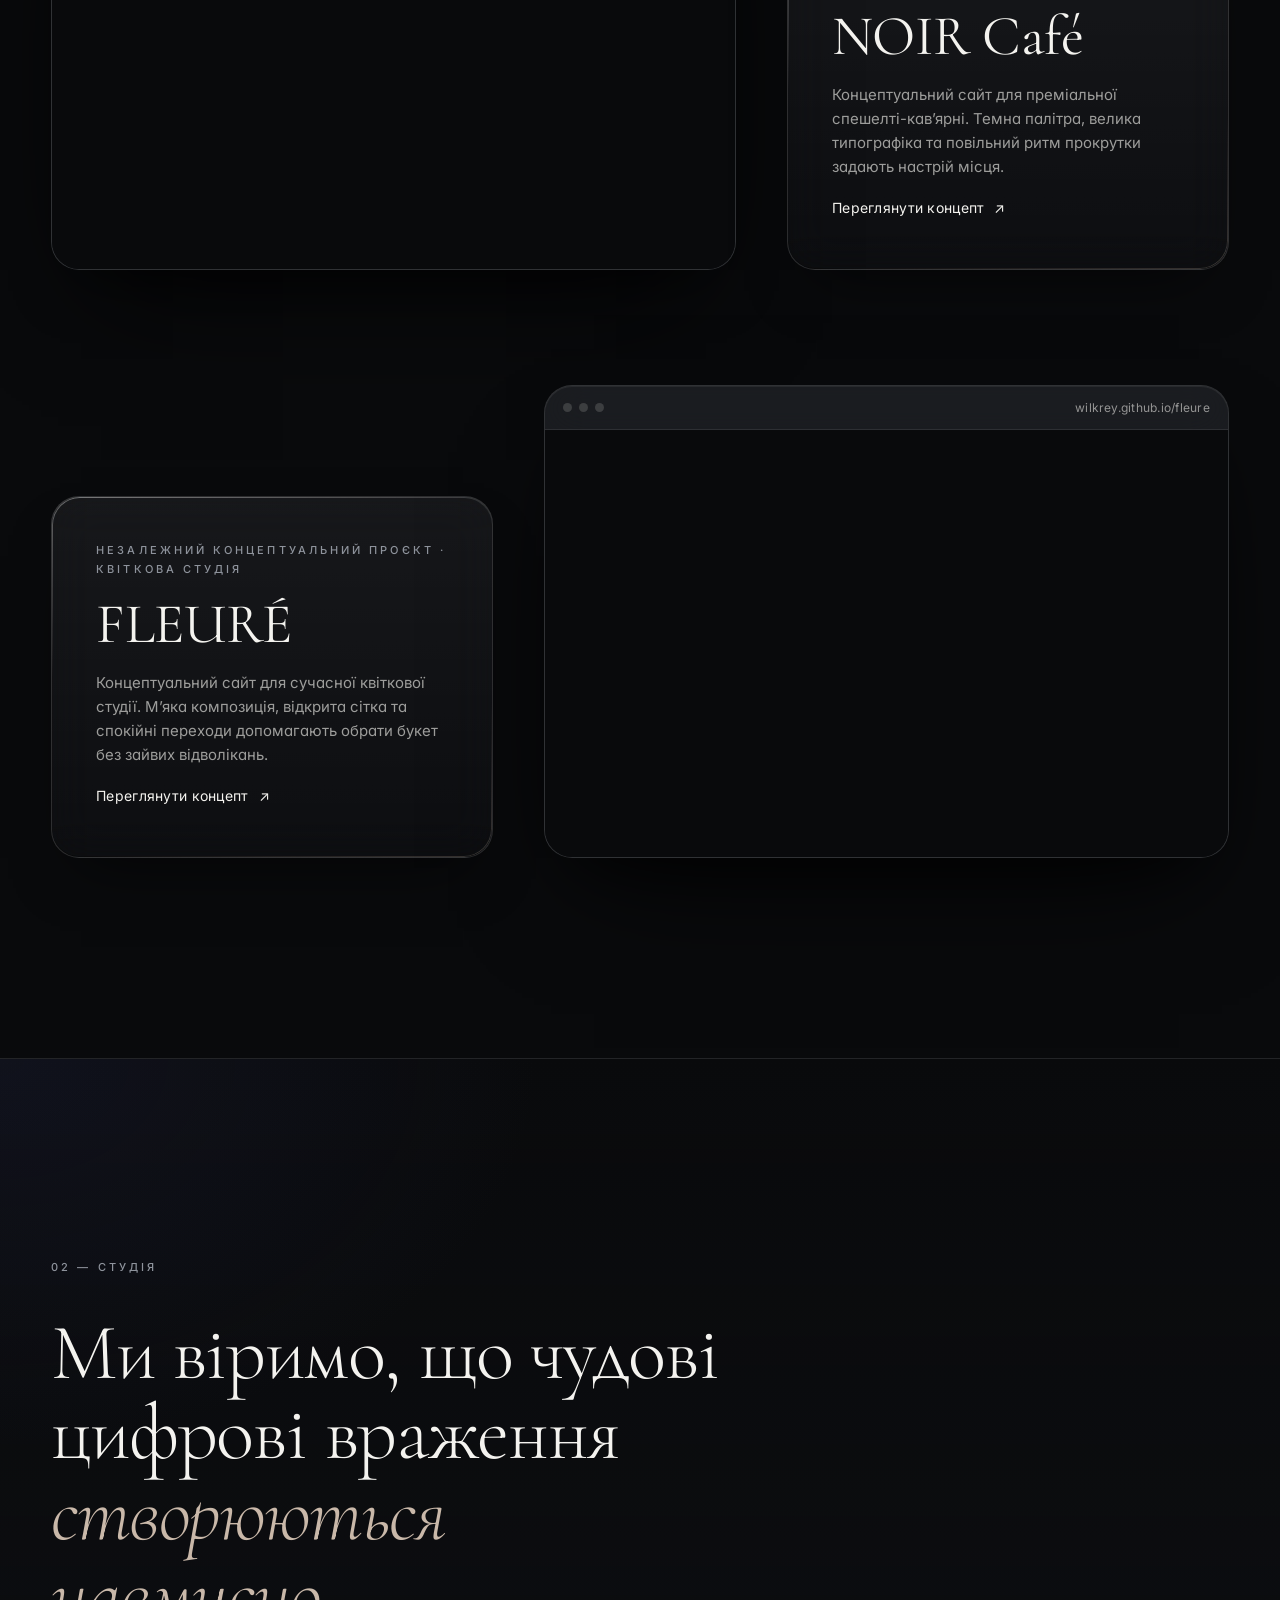
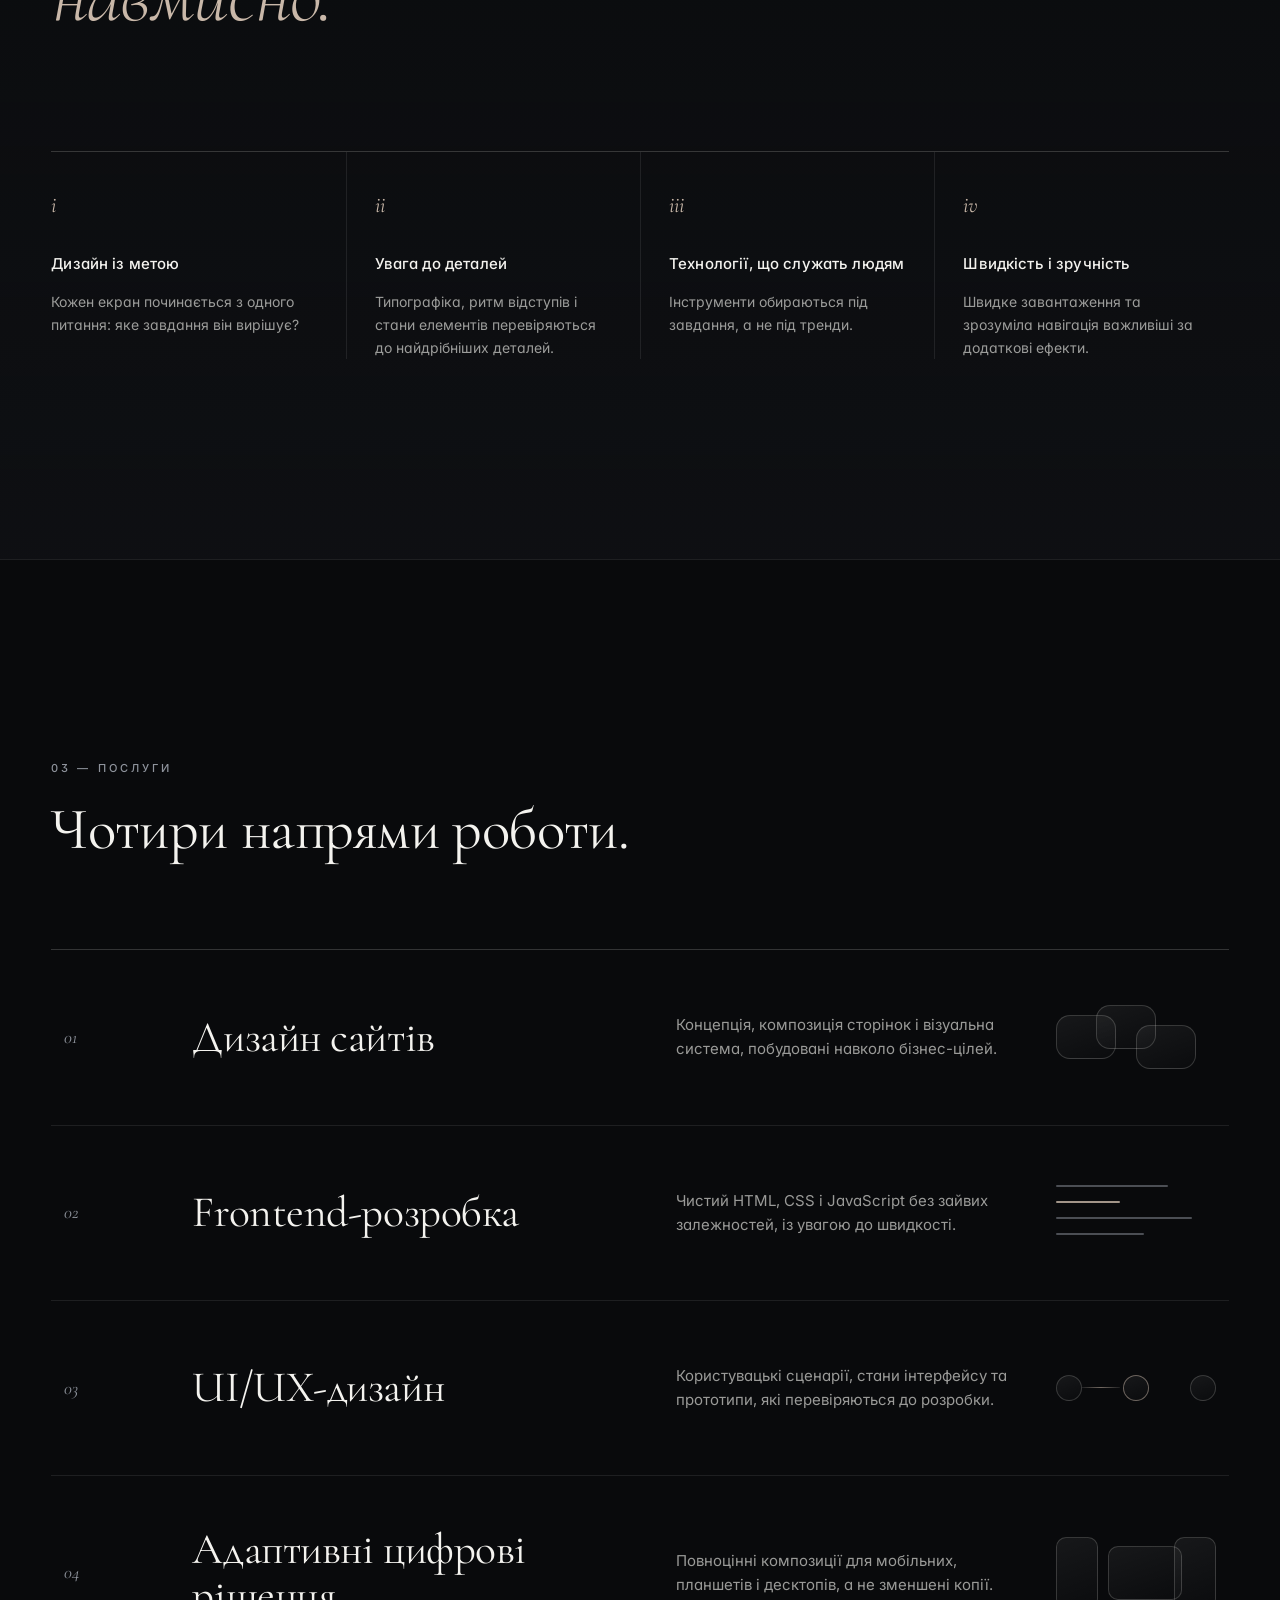
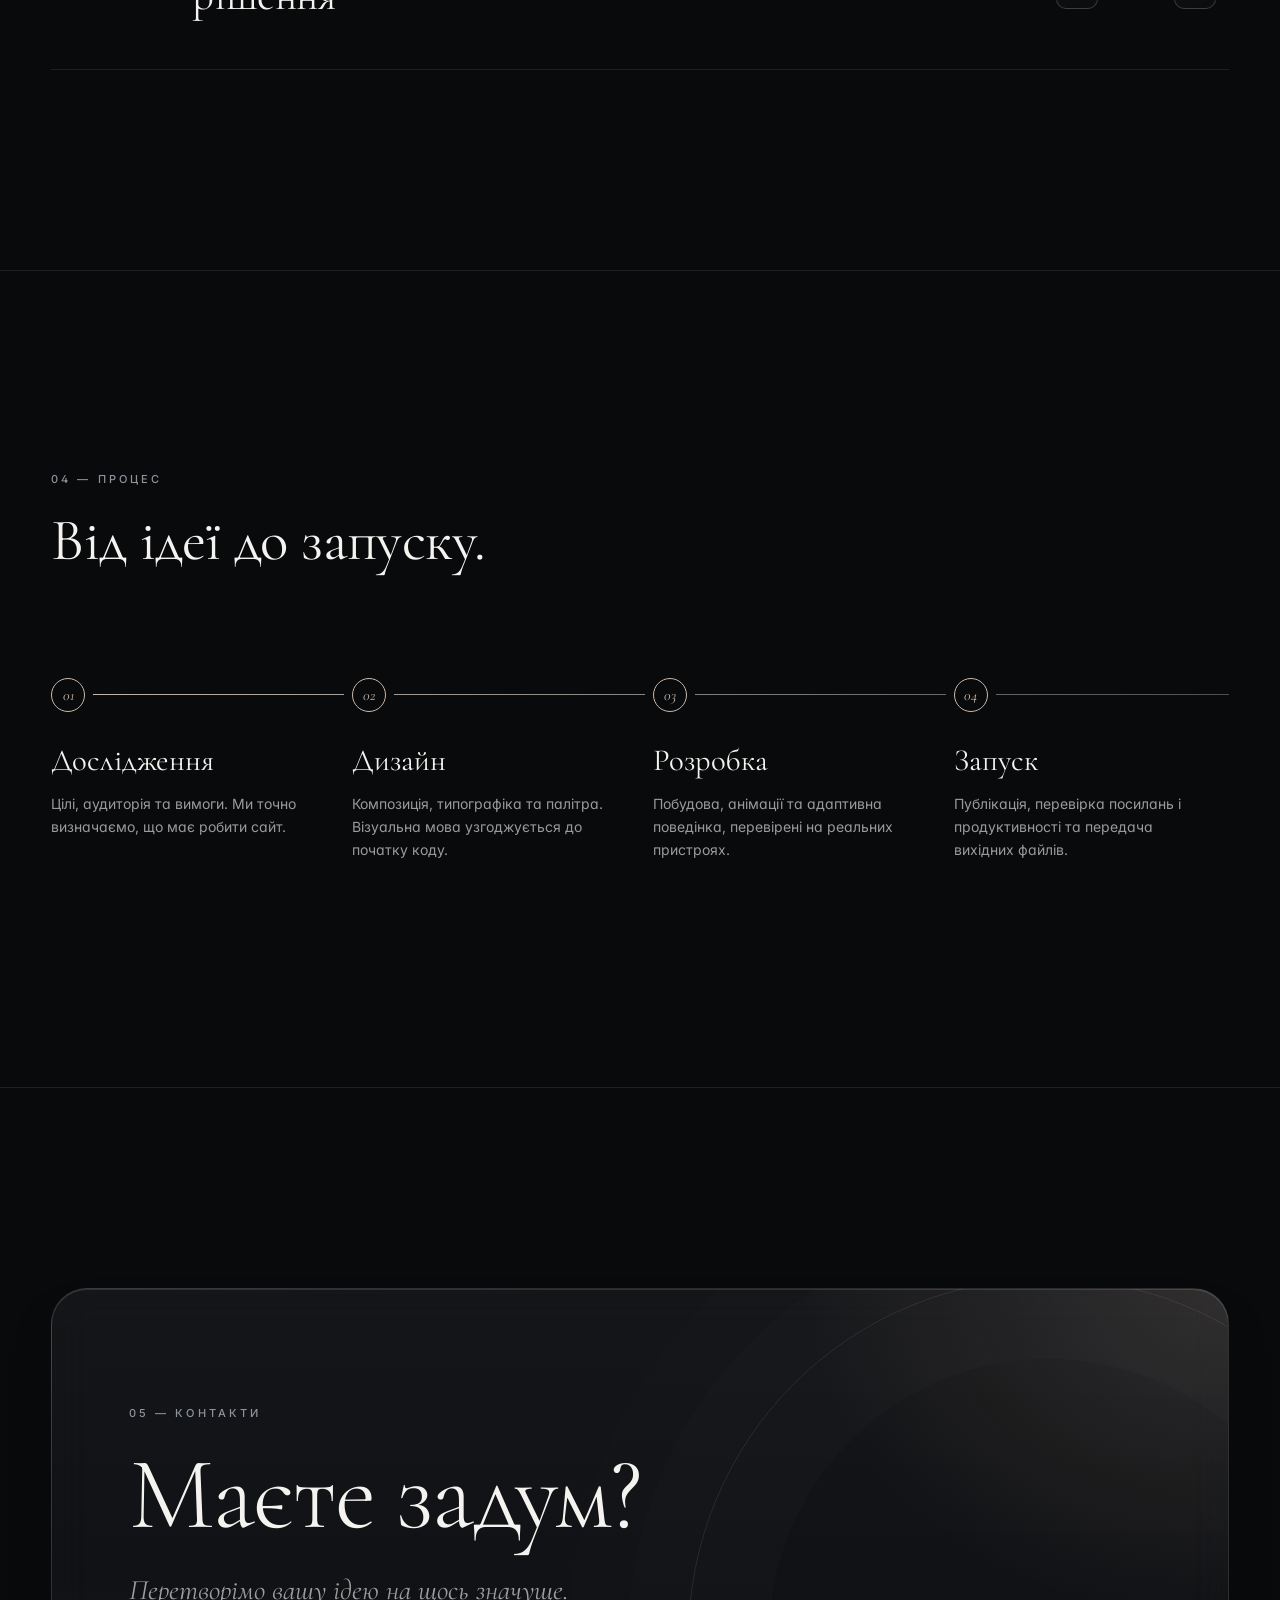
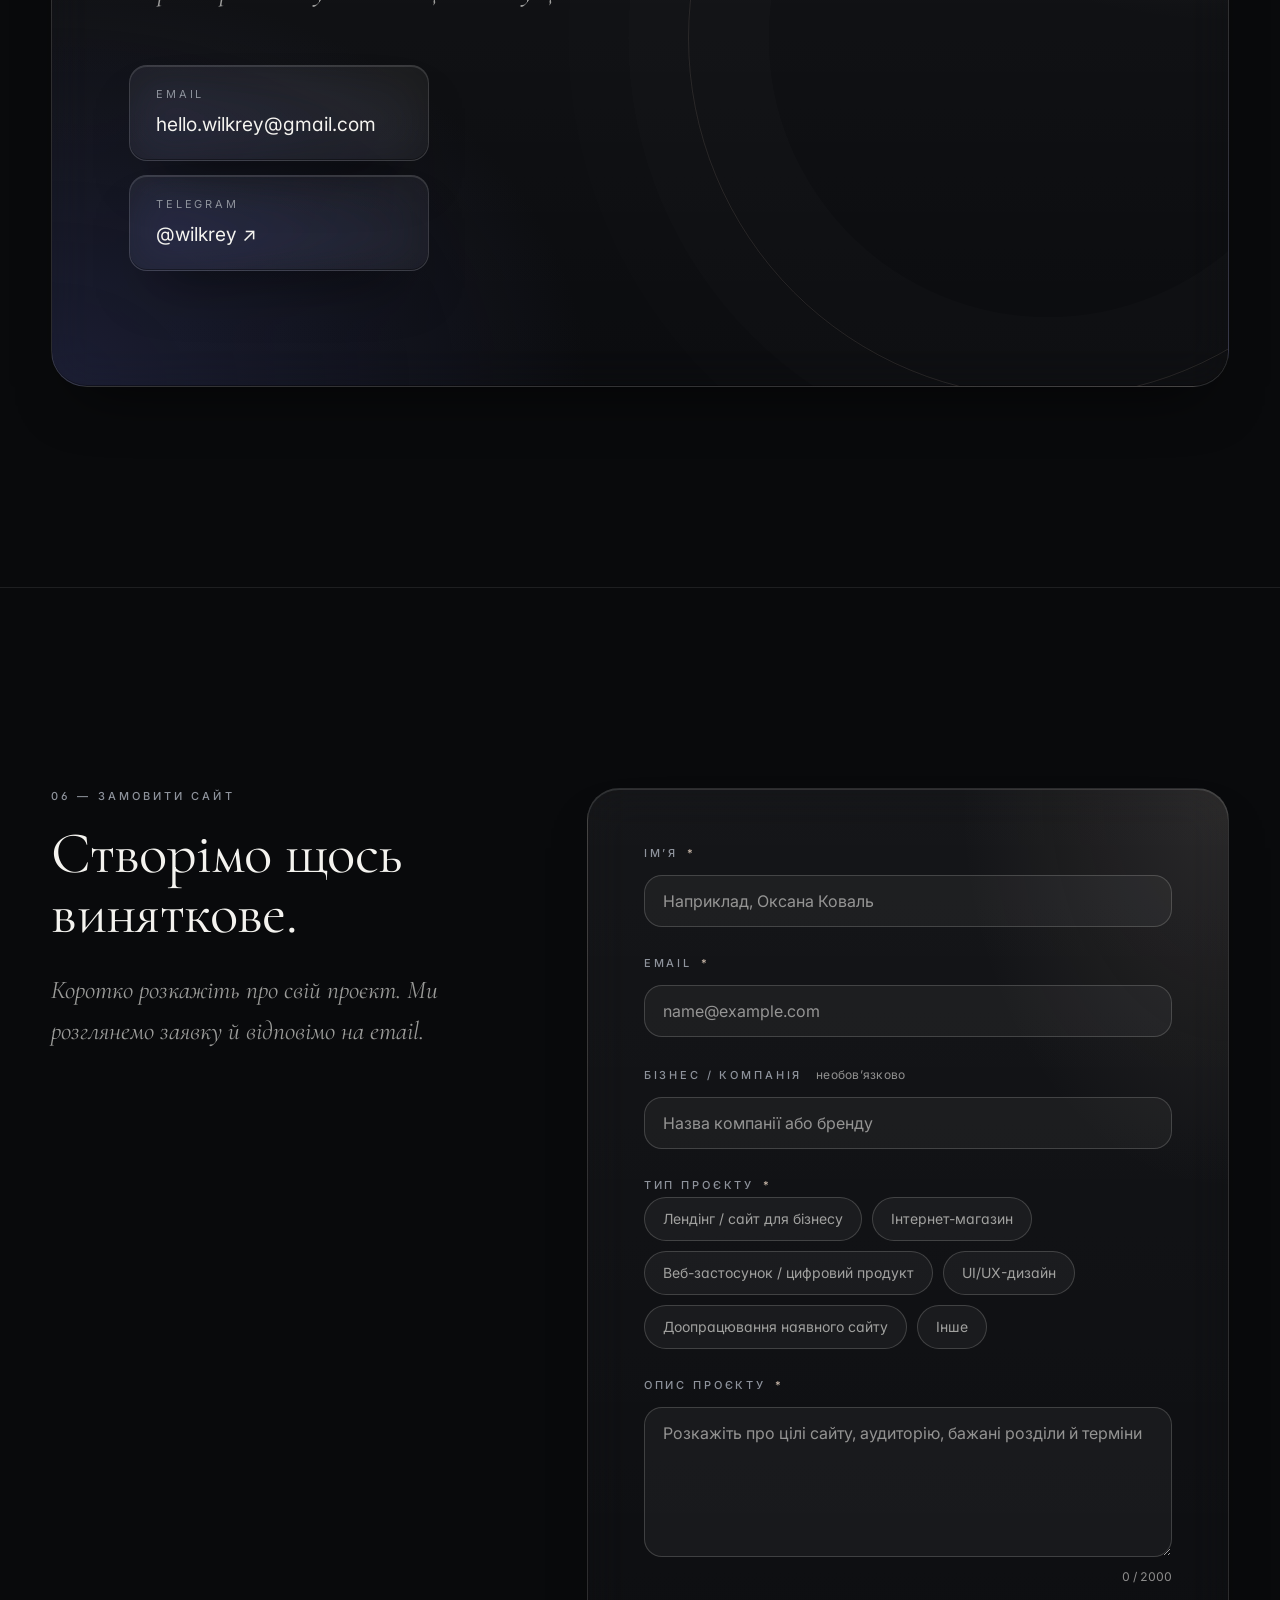
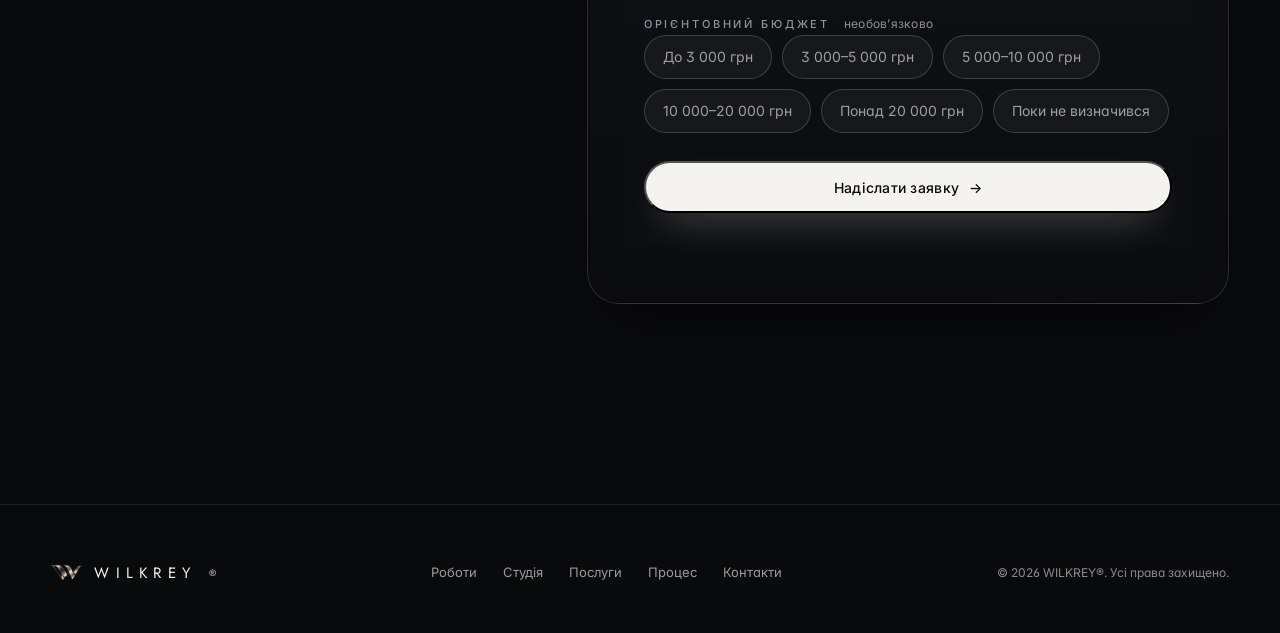
==== commit 4b1f67e9: "a11y(footer): translate footer navigation label to Ukrainian The footer landmark was announced to sc" ====
--- a/index.html
+++ b/index.html
@@ -340,7 +340,7 @@
   <footer class="footer">
     <div class="container footer__inner">
       <a href="#top" class="logo">WILKREY<sup>®</sup></a>
-      <nav class="footer__nav" aria-label="Footer navigation">
+      <nav class="footer__nav" aria-label="Навігація у футері">
         <a href="#work">Роботи</a>
         <a href="#studio">Студія</a>
         <a href="#services">Послуги</a>
--- a/assets/styles.css
+++ b/assets/styles.css
@@ -540,8 +540,11 @@
   letter-spacing: .02em;
 }
 .preview__frame { position: relative; aspect-ratio: 16 / 10; background: var(--obsidian); }
+/* max-width: none overrides the global `img, svg, iframe { max-width: 100% }` rule. That rule capped
+   the 200% iframe at the frame width, so the site filled only half of the preview. */
 .preview__frame iframe {
   position: absolute; left: 0; top: 0;
+  max-width: none;
   width: 200%; height: 200%;
   border: 0;
   transform: scale(.5); transform-origin: 0 0;
@@ -630,7 +633,7 @@
 
 /* ---------- 9. Services ---------- */
 .services { border-top: 1px solid var(--hair); }
-.svc-list { border-top: 1px solid var(--hair-strong); }
+.svc-list { position: relative; border-top: 1px solid var(--hair-strong); }
 .svc {
   position: relative;
   display: grid;
@@ -641,73 +644,270 @@
   border-bottom: 1px solid var(--hair);
   overflow: hidden;
   isolation: isolate;
-  transition: padding .8s var(--ease);
-}
-/* Подсветка строки при наведении — стеклянная полоса */
+  transition: padding .9s var(--ease), background-color .8s var(--ease);
+}
+/* Блок услуги при наведении: поверхность, световой блик, линия и текст движутся каскадом.
+   Все элементы возвращаются в исходное положение при уходе курсора. */
 .svc::before {
-  content: "";
-  position: absolute; inset: 0; z-index: -1;
-  background: linear-gradient(90deg, rgba(255,255,255,.06), rgba(255,255,255,.015) 60%, transparent);
+  content: ""; position: absolute; inset: 0; z-index: -1;
+  background-color: transparent;
+  background-image:
+    linear-gradient(90deg, rgba(255,255,255,.06), rgba(255,255,255,.015) 60%, transparent),
+    linear-gradient(100deg, transparent 38%, rgba(244,243,239,.10) 50%, transparent 62%);
+  background-size: 100% 100%, 260% 100%;
+  background-repeat: no-repeat;
+  background-position: 0 0, 100% 0;
   opacity: 0;
-  transform: scaleX(.98);
+  transform: scaleX(.985);
   transform-origin: left;
-  transition: opacity .6s var(--ease), transform .8s var(--ease);
+  transition: opacity .7s var(--ease), transform 1s var(--ease);
+}
+/* Нижняя линия строки: рисуется слева направо */
+.svc::after {
+  content: ""; position: absolute; left: 0; right: 0; bottom: -1px; height: 1px; z-index: 1;
+  background: linear-gradient(90deg, var(--champagne), rgba(201,184,169,.12));
+  transform: scaleX(0); transform-origin: left;
+  transition: transform 1.2s var(--ease);
+  pointer-events: none;
 }
 .svc:hover { padding-left: clamp(16px, 2vw, 32px); }
-.svc:hover::before { opacity: 1; transform: none; }
+.svc:hover::before {
+  opacity: 1; transform: none;
+  animation: svc-sheen 1.9s var(--ease) both;
+}
+.svc:hover::after { transform: scaleX(1); }
+@keyframes svc-sheen {
+  from { background-position: 0 0, 100% 0; }
+  to   { background-position: 0 0, 0% 0; }
+}
 
 .svc__num {
+  display: inline-block;
   font-family: var(--f-serif); font-style: italic;
   font-size: 18px; color: var(--silver);
-}
+  transition: transform .9s var(--ease) .04s, color .6s var(--ease) .04s;
+}
+.svc:hover .svc__num { transform: translate3d(0, -5px, 0); color: var(--champagne); }
 .svc__title {
   font-family: var(--f-serif); font-weight: 400;
   font-size: clamp(1.9rem, 3.4vw, 3rem); line-height: 1.04;
   letter-spacing: -.01em;
-}
-.svc__text { color: var(--text-dim); font-size: 15px; max-width: 44ch; }
-
-/* Абстрактные визуальные элементы: тонкая геометрия */
-.svc__art { position: relative; height: 72px; justify-self: end; width: 160px; }
+  transition: transform 1.1s var(--ease) .08s;
+}
+.svc:hover .svc__title { transform: translate3d(8px, 0, 0); }
+.svc__text {
+  color: var(--text-dim); font-size: 15px; max-width: 44ch;
+  transition: transform 1s var(--ease) .14s, color .7s var(--ease) .14s;
+}
+.svc:hover .svc__text { transform: translate3d(0, -2px, 0); color: var(--text); }
+
+/* Иллюстрации карточек услуг.
+   Три слоя движения, которые складываются:
+   - translate: параллакс от курсора внутри карточки (script.js задаёт --px / --py, амплитуда --ax / --ay);
+   - transform: состояние иллюстрации при наведении (плавный переход и такой же возврат при уходе);
+   - animation: непрерывные циклы (сканирование, бегущий импульс, пульсация). Циклы используют только transform
+     и стоят на паузе вне наведения: при уходе курсора они замирают и вместе с opacity плавно гаснут, без рывка.
+   Геометрия элементов (размеры, положение) не меняется. */
+.svc__art { position: relative; height: 72px; justify-self: end; width: 160px; perspective: 600px; }
 .svc__art i {
   position: absolute; display: block;
   border: 1px solid var(--hair-strong);
   border-radius: 14px;
   background: linear-gradient(160deg, rgba(255,255,255,.06), rgba(255,255,255,.01));
-  transition: transform .9s var(--ease), border-color .6s;
-}
-.svc:hover .svc__art i { border-color: rgba(201,184,169,.45); }
-
-/* Design: три слоя */
-.svc__art--design i:nth-child(1) { width: 60px; height: 44px; left: 0; top: 14px; }
-.svc__art--design i:nth-child(2) { width: 60px; height: 44px; left: 40px; top: 4px; }
-.svc__art--design i:nth-child(3) { width: 60px; height: 44px; left: 80px; top: 24px; }
-.svc:hover .svc__art--design i:nth-child(2) { transform: translateX(8px); }
-
-/* Code: строки */
-.svc__art--code i { height: 2px; border: 0; border-radius: 2px; background: var(--silver); opacity: .5; left: 0; width: 60%; }
-.svc__art--code i:nth-child(1) { top: 8px; width: 70%; }
-.svc__art--code i:nth-child(2) { top: 24px; width: 40%; background: var(--champagne); opacity: .8; }
-.svc__art--code i:nth-child(3) { top: 40px; width: 85%; }
-.svc__art--code i:nth-child(4) { top: 56px; width: 55%; }
-.svc:hover .svc__art--code i:nth-child(2) { width: 62%; }
-
-/* Flow: связанные узлы */
+  translate: calc(var(--px, 0) * var(--ax, 0px)) calc(var(--py, 0) * var(--ay, 0px));
+  transition:
+    transform 1.4s var(--ease),
+    box-shadow 1.1s var(--ease),
+    border-color .8s var(--ease),
+    opacity .8s var(--ease),
+    width 1s var(--ease);
+  transition-delay: var(--d, 0s);
+  will-change: transform, translate;
+}
+
+/* ---- Дизайн: три слоя веером по глубине. Средний выходит вперёд, боковые уходят назад и поворачиваются ---- */
+.svc__art--design i:nth-child(1) { width: 60px; height: 44px; left: 0;   top: 14px; --ax: -9px; --ay: 5px;  --d: .04s; }
+.svc__art--design i:nth-child(2) { width: 60px; height: 44px; left: 40px; top: 4px;  --ax: 14px; --ay: -7px; --d: 0s; }
+.svc__art--design i:nth-child(3) { width: 60px; height: 44px; left: 80px; top: 24px; --ax: 9px; --ay: 4px;  --d: .08s; }
+.svc:hover .svc__art--design i:nth-child(1) { transform: translate3d(-16px, 10px, -26px) rotateY(22deg) rotateZ(-8deg); }
+.svc:hover .svc__art--design i:nth-child(2) {
+  transform: translate3d(2px, -16px, 40px) rotateX(-6deg) scale(1.1);
+  border-color: rgba(201,184,169,.5);
+  box-shadow: 0 30px 48px -20px rgba(0,0,0,.95);
+}
+.svc:hover .svc__art--design i:nth-child(3) { transform: translate3d(8px, 6px, -20px) rotateY(-20deg) rotateZ(7deg); }
+/* На узких экранах иллюстрация стоит у левого края карточки: первый слой уходит вправо, а не за край */
+@media (max-width: 720px) {
+  .svc:hover .svc__art--design i:nth-child(1) { transform: translate3d(4px, 12px, -26px) rotateY(18deg) rotateZ(-6deg); }
+}
+
+/* ---- Frontend: строки кода. При наведении строки расширяются волной, вложенные строки сдвигаются
+   как отступы кода, по каждой проходит блик сканирования ---- */
+.svc__art--code i {
+  height: 2px; border: 0; border-radius: 2px; background: var(--silver); opacity: .5;
+  left: 0; width: 60%; overflow: hidden;
+  transition: width 1.1s var(--ease), opacity .8s var(--ease), transform 1.3s var(--ease);
+  transition-delay: var(--d, 0s);   /* shorthand transitions above reset delays, so the stagger is restated */
+}
+.svc__art--code i::after {
+  content: ""; position: absolute; inset: 0;
+  background: linear-gradient(90deg, transparent, rgba(244,243,239,.95) 50%, transparent);
+  transform: translateX(-100%); opacity: 0;
+  transition: opacity .8s var(--ease);
+  animation: svc-scan 2.2s var(--ease) infinite paused;
+  animation-delay: var(--d, 0s);
+}
+.svc__art--code i:nth-child(1) { top: 8px;  width: 70%; --ax: 6px;  --ay: 0; --d: 0s;   --indent: 0px; }
+.svc__art--code i:nth-child(2) { top: 24px; width: 40%; background: var(--champagne); opacity: .8; --ax: 10px; --ay: 0; --d: .1s; --indent: 14px; }
+.svc__art--code i:nth-child(3) { top: 40px; width: 85%; --ax: 4px;  --ay: 0; --d: .2s; --indent: 14px; }
+.svc__art--code i:nth-child(4) { top: 56px; width: 55%; --ax: 8px;  --ay: 0; --d: .3s; --indent: 28px; }
+.svc:hover .svc__art--code i { opacity: .95; transform: translate3d(var(--indent, 0px), 0, 0); }
+.svc:hover .svc__art--code i:nth-child(1) { width: 78%; }
+.svc:hover .svc__art--code i:nth-child(2) { width: 58%; }
+.svc:hover .svc__art--code i:nth-child(3) { width: 92%; }
+.svc:hover .svc__art--code i:nth-child(4) { width: 66%; }
+.svc:hover .svc__art--code i::after { opacity: 1; animation-play-state: running; }
+@keyframes svc-scan {
+  0%        { transform: translateX(-100%); }
+  60%, 100% { transform: translateX(100%); }
+}
+
+/* ---- Flow: связанные узлы. Линия связи «прорисовывается», узлы сближаются и поднимаются,
+   каждый узел дышит ореолом, по связи бежит импульс ---- */
 .svc__art--flow i { width: 26px; height: 26px; border-radius: 50%; top: 23px; }
-.svc__art--flow i:nth-child(1) { left: 0; }
-.svc__art--flow i:nth-child(2) { left: 67px; border-color: rgba(201,184,169,.5); }
-.svc__art--flow i:nth-child(3) { left: 134px; }
+.svc__art--flow i:nth-child(1) { left: 0;   --ax: -6px; --ay: 0;  --d: 0s; }
+.svc__art--flow i:nth-child(2) { left: 67px; border-color: rgba(201,184,169,.5); --ax: 0; --ay: -6px; --d: .16s; }
+.svc__art--flow i:nth-child(3) { left: 134px; --ax: 6px; --ay: 0; --d: .08s; }
+.svc:hover .svc__art--flow i:nth-child(1) { transform: translate3d(9px, -4px, 0); }
+.svc:hover .svc__art--flow i:nth-child(3) { transform: translate3d(-9px, -4px, 0); }
+.svc:hover .svc__art--flow i:nth-child(2) {
+  transform: scale(1.22);
+  border-color: rgba(201,184,169,.85);
+  box-shadow: 0 0 0 6px rgba(201,184,169,.07), 0 0 26px rgba(201,184,169,.35);
+}
+/* Ореол узла: медленно дышит, вне наведения на паузе */
+.svc__art--flow i::before {
+  content: ""; position: absolute; inset: -7px; border-radius: 50%;
+  border: 1px solid transparent;
+  opacity: 0;
+  transition: opacity .8s var(--ease), border-color .8s var(--ease);
+  animation: svc-breathe 2.4s ease-in-out infinite alternate paused;
+  animation-delay: calc(var(--d, 0s) * 4);
+}
+.svc:hover .svc__art--flow i::before { opacity: 1; border-color: rgba(201,184,169,.32); animation-play-state: running; }
+@keyframes svc-breathe {
+  from { transform: scale(1); }
+  to   { transform: scale(1.16); }
+}
+/* Линия связи: рисуется слева направо при наведении */
 .svc__art--flow::after {
   content: ""; position: absolute; left: 26px; right: 26px; top: 35px; height: 1px;
   background: linear-gradient(90deg, var(--hair-strong), var(--champagne), var(--hair-strong));
-}
-
-/* Screens: три экрана разного масштаба */
-.svc__art--screens i { border-radius: 10px; }
-.svc__art--screens i:nth-child(1) { width: 42px; height: 72px; left: 0; top: 0; }
-.svc__art--screens i:nth-child(2) { width: 74px; height: 54px; left: 52px; top: 9px; }
-.svc__art--screens i:nth-child(3) { width: 42px; height: 72px; left: 118px; top: 0; }
-.svc:hover .svc__art--screens i:nth-child(2) { transform: translateY(-4px); }
+  transform: scaleX(.35); transform-origin: left;
+  opacity: .55;
+  transition: transform 1.4s var(--ease), opacity .8s var(--ease);
+}
+.svc:hover .svc__art--flow::after { transform: scaleX(1); opacity: 1; }
+/* Импульс по связи: туда и обратно, без рывка в конце цикла */
+.svc__art--flow::before {
+  content: ""; position: absolute; left: 26px; top: 34px; width: 26px; height: 3px; border-radius: 3px;
+  background: radial-gradient(circle, var(--champagne) 0%, transparent 70%);
+  opacity: 0;
+  pointer-events: none;
+  transition: opacity .8s var(--ease);
+  animation: svc-travel 1.8s ease-in-out infinite alternate paused;
+}
+.svc:hover .svc__art--flow::before { opacity: 1; animation-play-state: running; }
+@keyframes svc-travel {
+  from { transform: translateX(0); }
+  to   { transform: translateX(82px); }
+}
+
+/* ---- Screens: три экрана в перспективе. Боковые поворачиваются к центру, центральный выходит вперёд,
+   на каждом экране «загружается» строка интерфейса, по стеклу проходит блик ---- */
+.svc__art--screens i { border-radius: 10px; overflow: hidden; }
+.svc__art--screens i::before {
+  content: ""; position: absolute; left: 8px; right: 8px; top: 9px; height: 3px; border-radius: 3px;
+  background: rgba(244,243,239,.18);
+  transform: scaleX(.25); transform-origin: left;
+  opacity: 0;
+  transition: transform 1.1s var(--ease) .25s, opacity .8s var(--ease) .25s;
+}
+.svc__art--screens i::after {
+  content: ""; position: absolute; inset: 0;
+  background: linear-gradient(115deg, transparent 35%, rgba(244,243,239,.2) 50%, transparent 65%);
+  transform: translateX(-120%);
+  opacity: 0;
+  transition: opacity .8s var(--ease);
+  animation: svc-glint 2.6s var(--ease) infinite paused;
+  animation-delay: var(--d, 0s);
+}
+.svc__art--screens i:nth-child(1) { width: 42px; height: 72px; left: 0;   top: 0; --ax: -7px; --ay: 3px; --d: .08s; }
+.svc__art--screens i:nth-child(2) { width: 74px; height: 54px; left: 52px; top: 9px; --ax: 12px; --ay: -6px; --d: 0s; }
+.svc__art--screens i:nth-child(3) { width: 42px; height: 72px; left: 118px; top: 0; --ax: 7px; --ay: 3px; --d: .16s; }
+.svc:hover .svc__art--screens i:nth-child(1) { transform: translate3d(6px, 4px, -18px) rotateY(26deg); }
+.svc:hover .svc__art--screens i:nth-child(2) {
+  transform: translate3d(0, -12px, 42px) scale(1.06);
+  box-shadow: 0 30px 48px -20px rgba(0,0,0,.95);
+}
+.svc:hover .svc__art--screens i:nth-child(3) { transform: translate3d(-6px, 4px, -18px) rotateY(-26deg); }
+.svc:hover .svc__art--screens i::before { transform: scaleX(1); opacity: 1; }
+.svc:hover .svc__art--screens i::after { opacity: 1; animation-play-state: running; }
+@keyframes svc-glint {
+  0%        { transform: translateX(-120%); }
+  50%, 100% { transform: translateX(120%); }
+}
+
+/* Движение по запросу: циклы и смещения отключены, состояния цвета и линии остаются */
+@media (prefers-reduced-motion: reduce) {
+  .svc__art i,
+  .svc__art i::before,
+  .svc__art i::after,
+  .svc__art--flow::before,
+  .svc__art--flow::after { translate: none !important; animation: none !important; }
+  .svc:hover .svc__art i { transform: none !important; }
+  .svc:hover .svc__art--code i { opacity: .95 !important; }
+  .svc:hover .svc__art--flow i::before { opacity: 1 !important; }
+  .svc:hover .svc__art--flow::before { opacity: 0 !important; }
+  .svc:hover .svc__art--flow::after { transform: scaleX(1) !important; }
+  .svc:hover .svc__art--screens i::before { transform: scaleX(1) !important; opacity: 1 !important; }
+  .svc:hover .svc__art--code i::after,
+  .svc:hover .svc__art--screens i::after { opacity: 0 !important; }
+  .svc:hover::before { animation: none !important; }
+  .svc:hover .svc__num, .svc:hover .svc__title, .svc:hover .svc__text { transform: none !important; }
+  .js .svc.reveal, .js .svc.reveal.is-visible { clip-path: none; transition: none; }
+  .js .svc.reveal .svc__art, .js .svc.reveal.is-visible .svc__art { opacity: 1; transition: none; }
+  .svc-glide { display: none; }
+  .svc-list.has-glide:has(.svc:hover) .svc:not(:hover) { opacity: 1; }
+}
+
+/* ---- Появление карточек: строка открывается слева направо, каждая со своей задержкой.
+   Иллюстрация появляется чуть позже самой карточки. Без JS карточки видны сразу. ---- */
+.js .svc.reveal {
+  opacity: 1; transform: none; filter: none;
+  clip-path: inset(0 100% 0 0);
+  transition:
+    clip-path 1.25s var(--ease) var(--delay, 0s),
+    opacity .6s var(--ease) 0s,
+    padding .9s var(--ease) 0s,
+    background-color .8s var(--ease) 0s;
+}
+.js .svc.reveal.is-visible { clip-path: inset(-60px -60px -60px -60px); }
+.js .svc.reveal .svc__art { opacity: 0; transition: opacity .9s var(--ease) calc(var(--delay, 0s) + .45s); }
+.js .svc.reveal.is-visible .svc__art { opacity: 1; }
+
+/* ---- Переход курсора между карточками: один акцент скользит по строкам вслед за курсором
+   (его ведёт script.js), остальные строки приглушаются. Без точного указателя — не работает. ---- */
+.svc-glide {
+  position: absolute; left: 0; top: 0; width: 2px; z-index: 2;
+  height: var(--gh, 0px);
+  transform: translate3d(0, var(--gy, 0px), 0);
+  background: linear-gradient(180deg, transparent, var(--champagne) 22%, var(--champagne) 78%, transparent);
+  opacity: 0; pointer-events: none;
+  transition: transform .9s var(--ease), height .9s var(--ease), opacity .6s var(--ease);
+}
+.svc-glide.is-on { opacity: .9; }
+.svc-list.has-glide:has(.svc:hover) .svc:not(:hover) { opacity: .45; }
 
 /* ---------- 10. Process ---------- */
 .process { border-top: 1px solid var(--hair); }
@@ -968,7 +1168,11 @@
   background: var(--champagne);
   pointer-events: none;
   opacity: 0;
-  will-change: transform, scale;
+  /* Position is set with the `translate` property (script.js). It is applied outside `scale`,
+     so the offset to the pointer is never multiplied by the growth factor. Growth uses `scale`
+     around the centre of the 14px box (default transform-origin: 50% 50%). */
+  transform-origin: 50% 50%;
+  will-change: translate, scale;
   transition: opacity .35s var(--ease), scale .55s var(--ease), background-color .4s var(--ease), box-shadow .45s var(--ease);
 }
 .cursor.is-on { opacity: .92; }
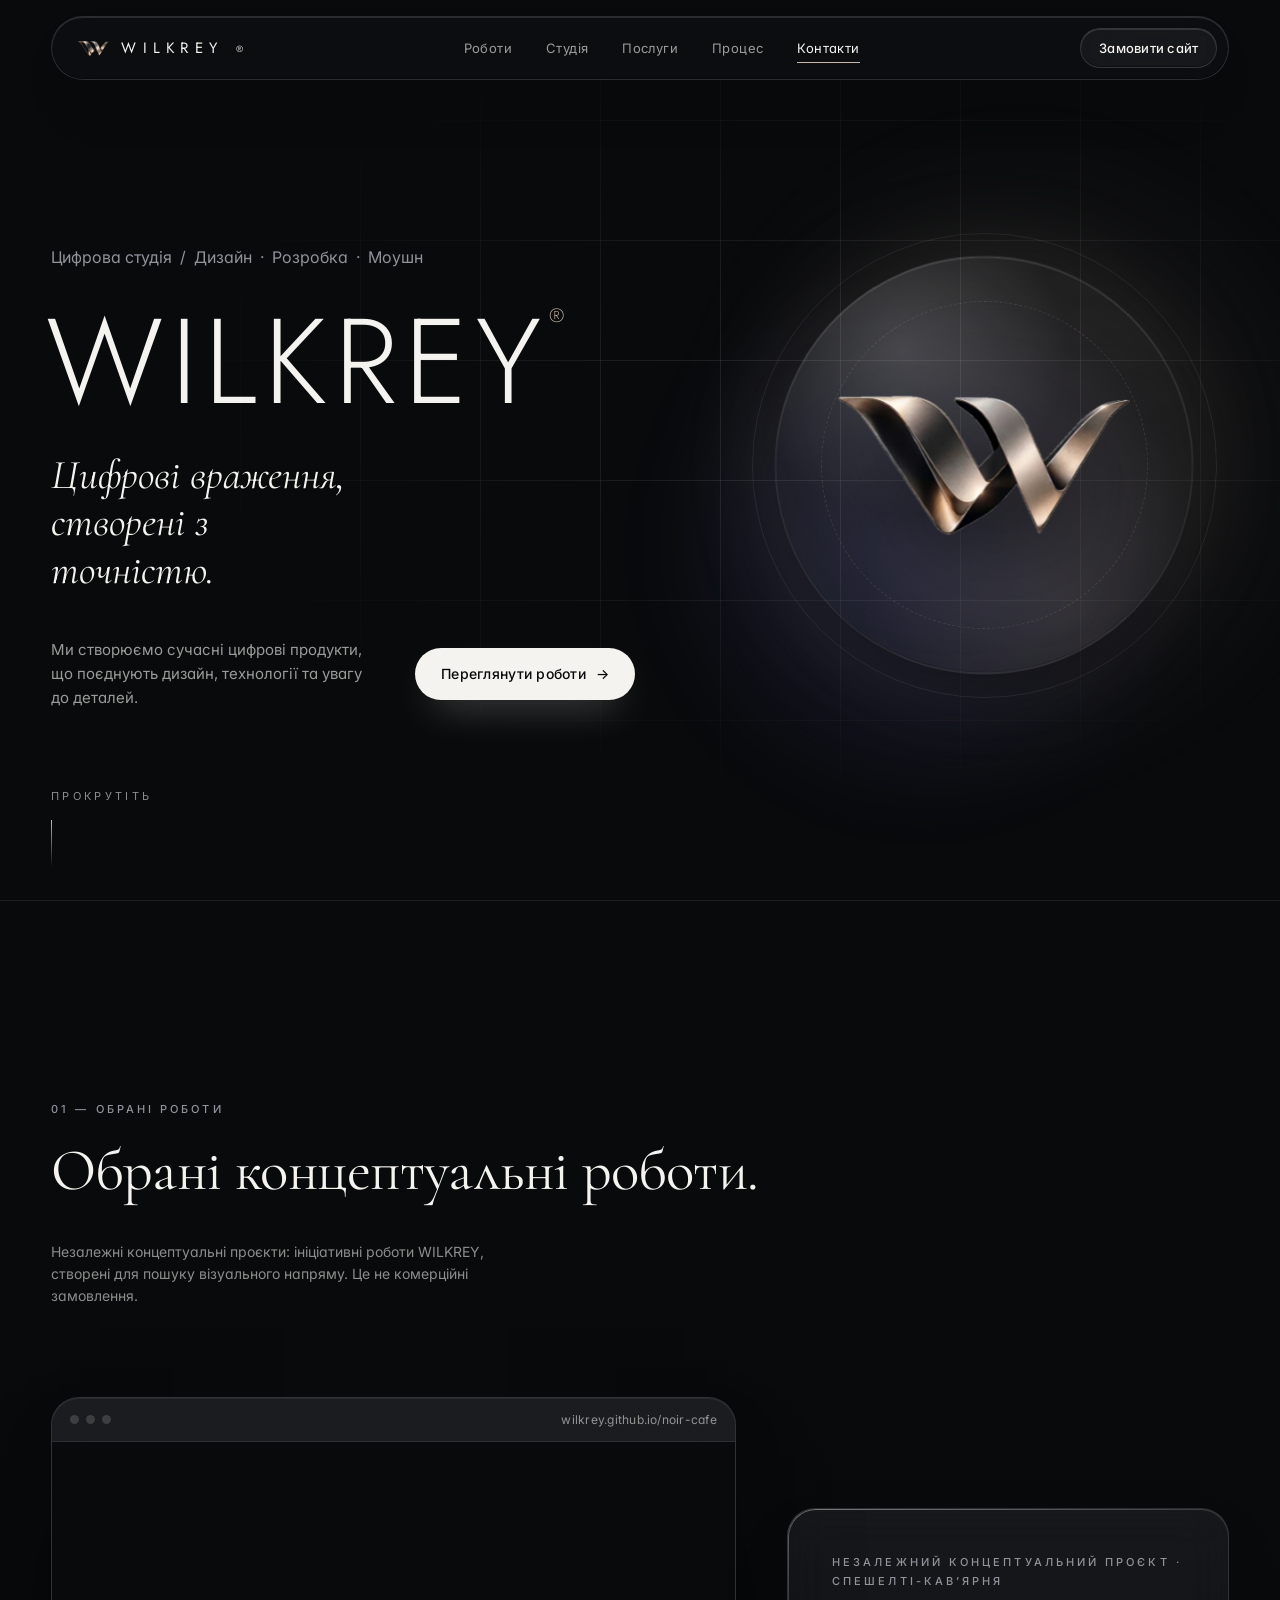
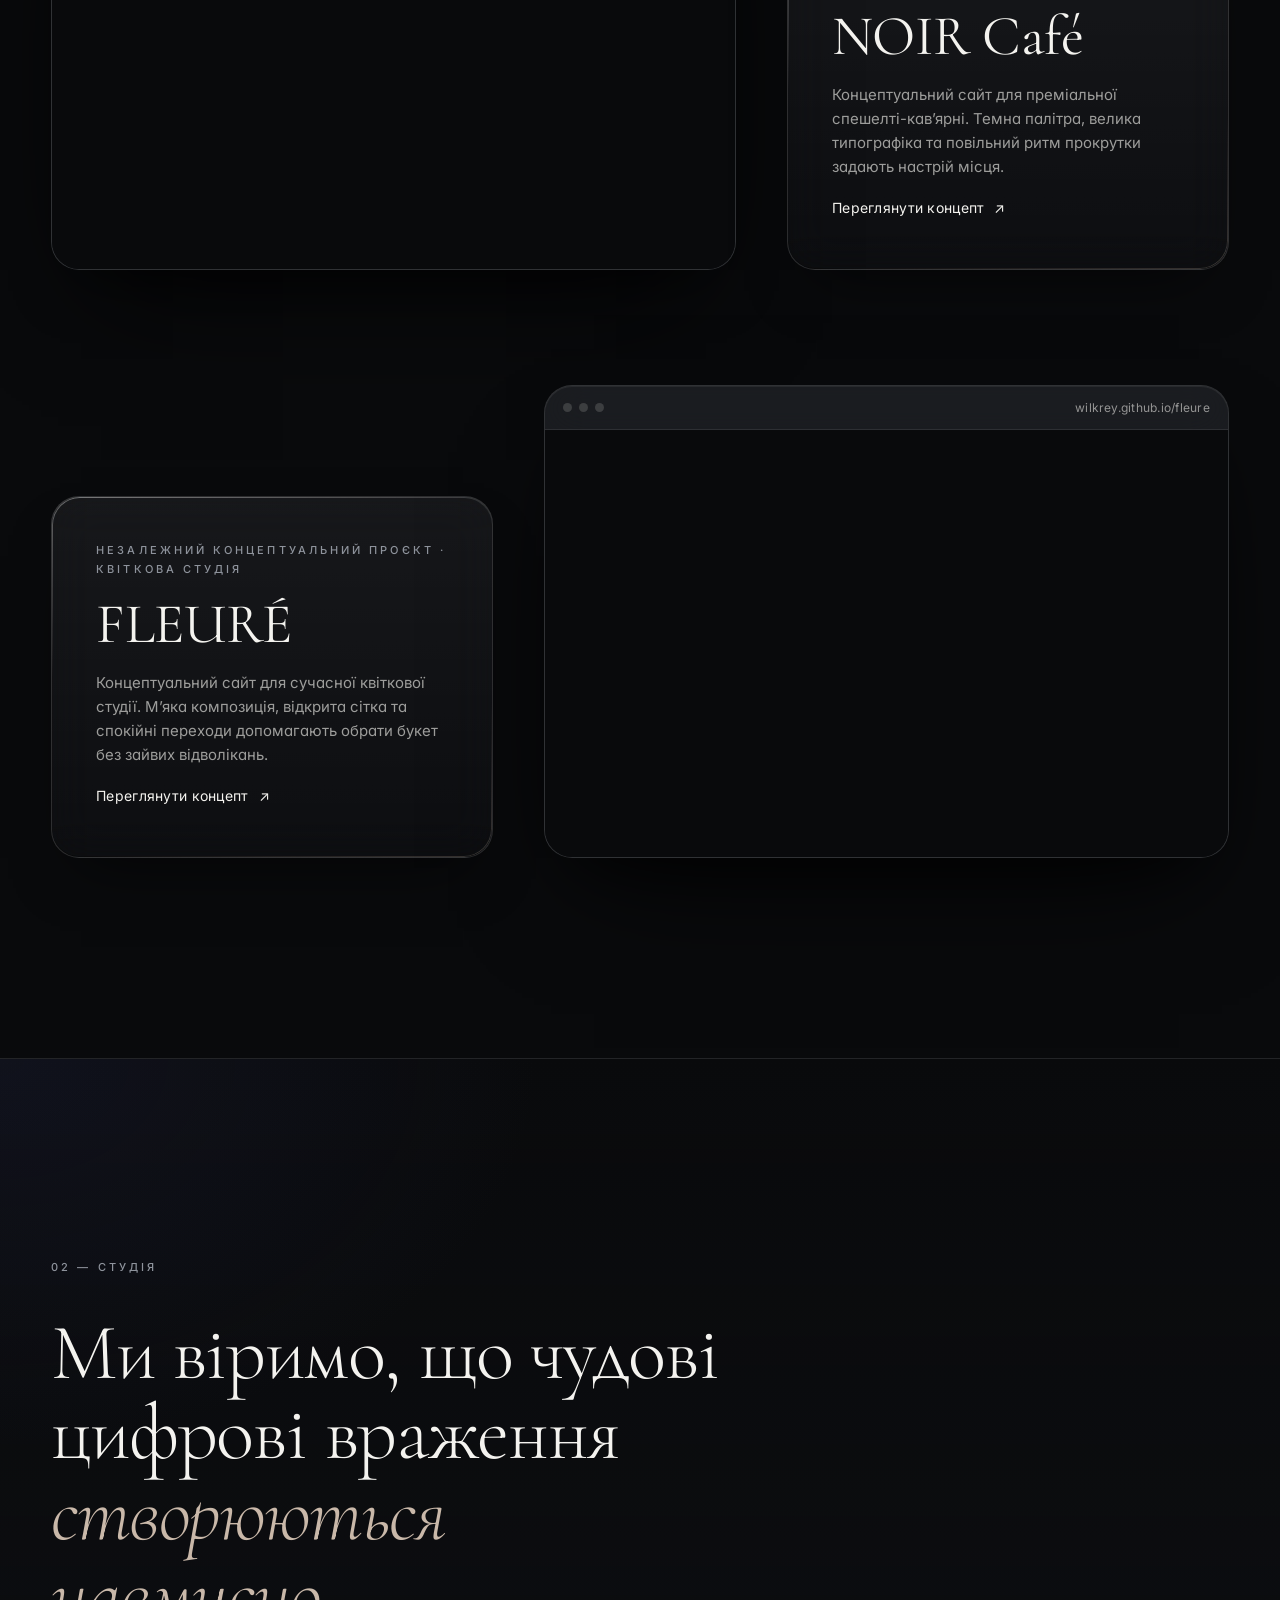
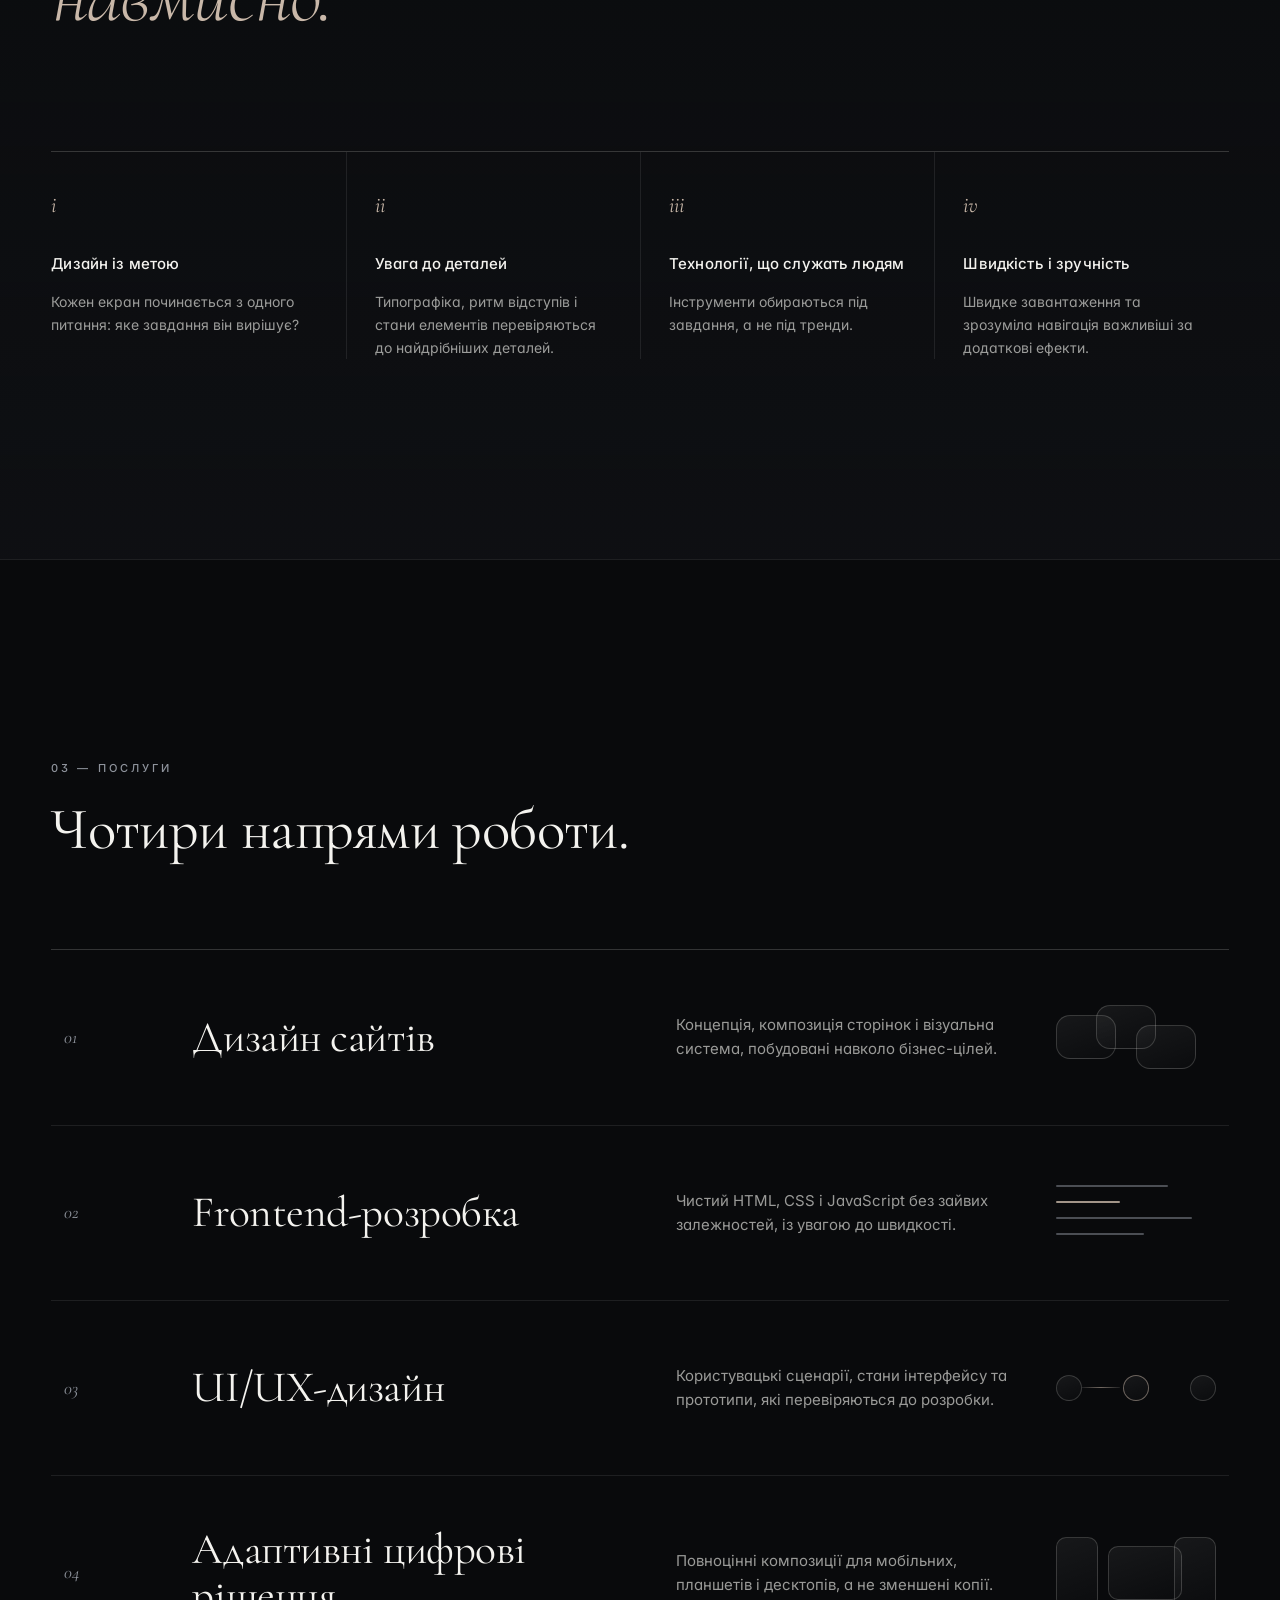
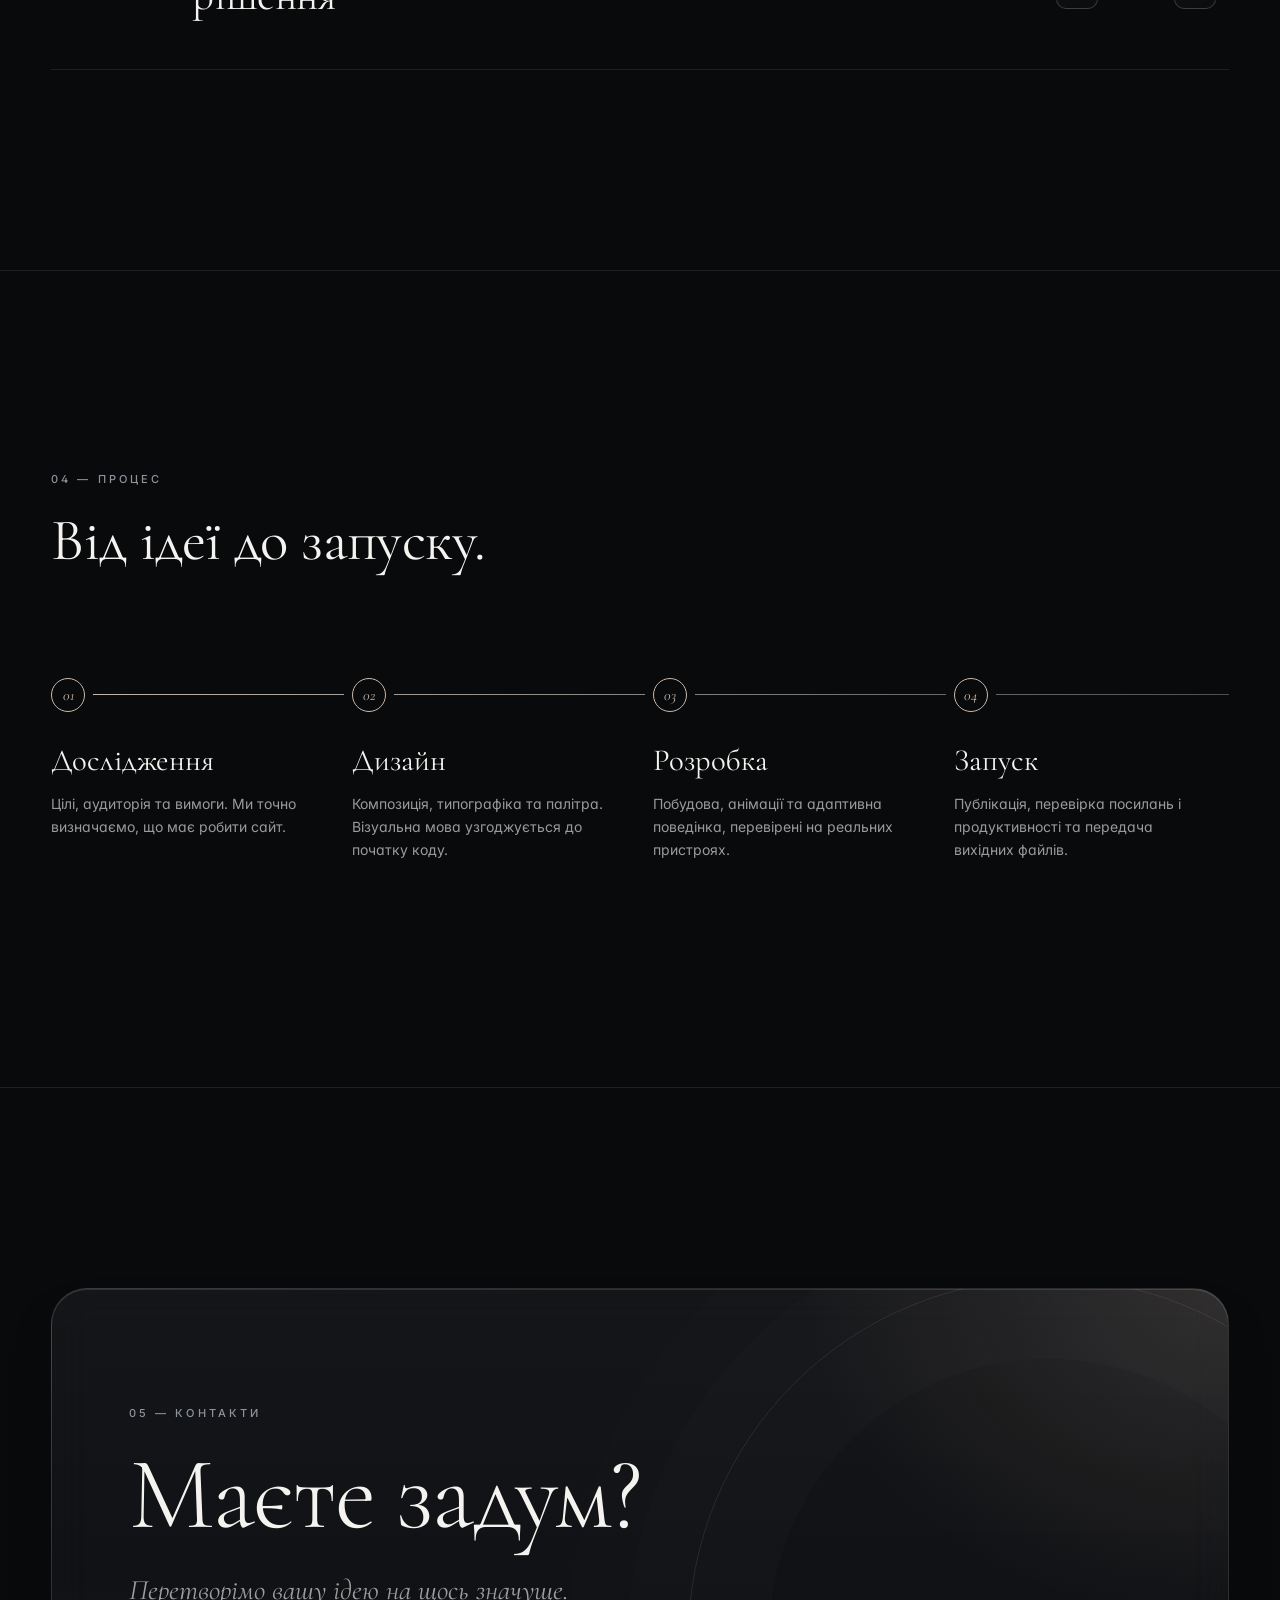
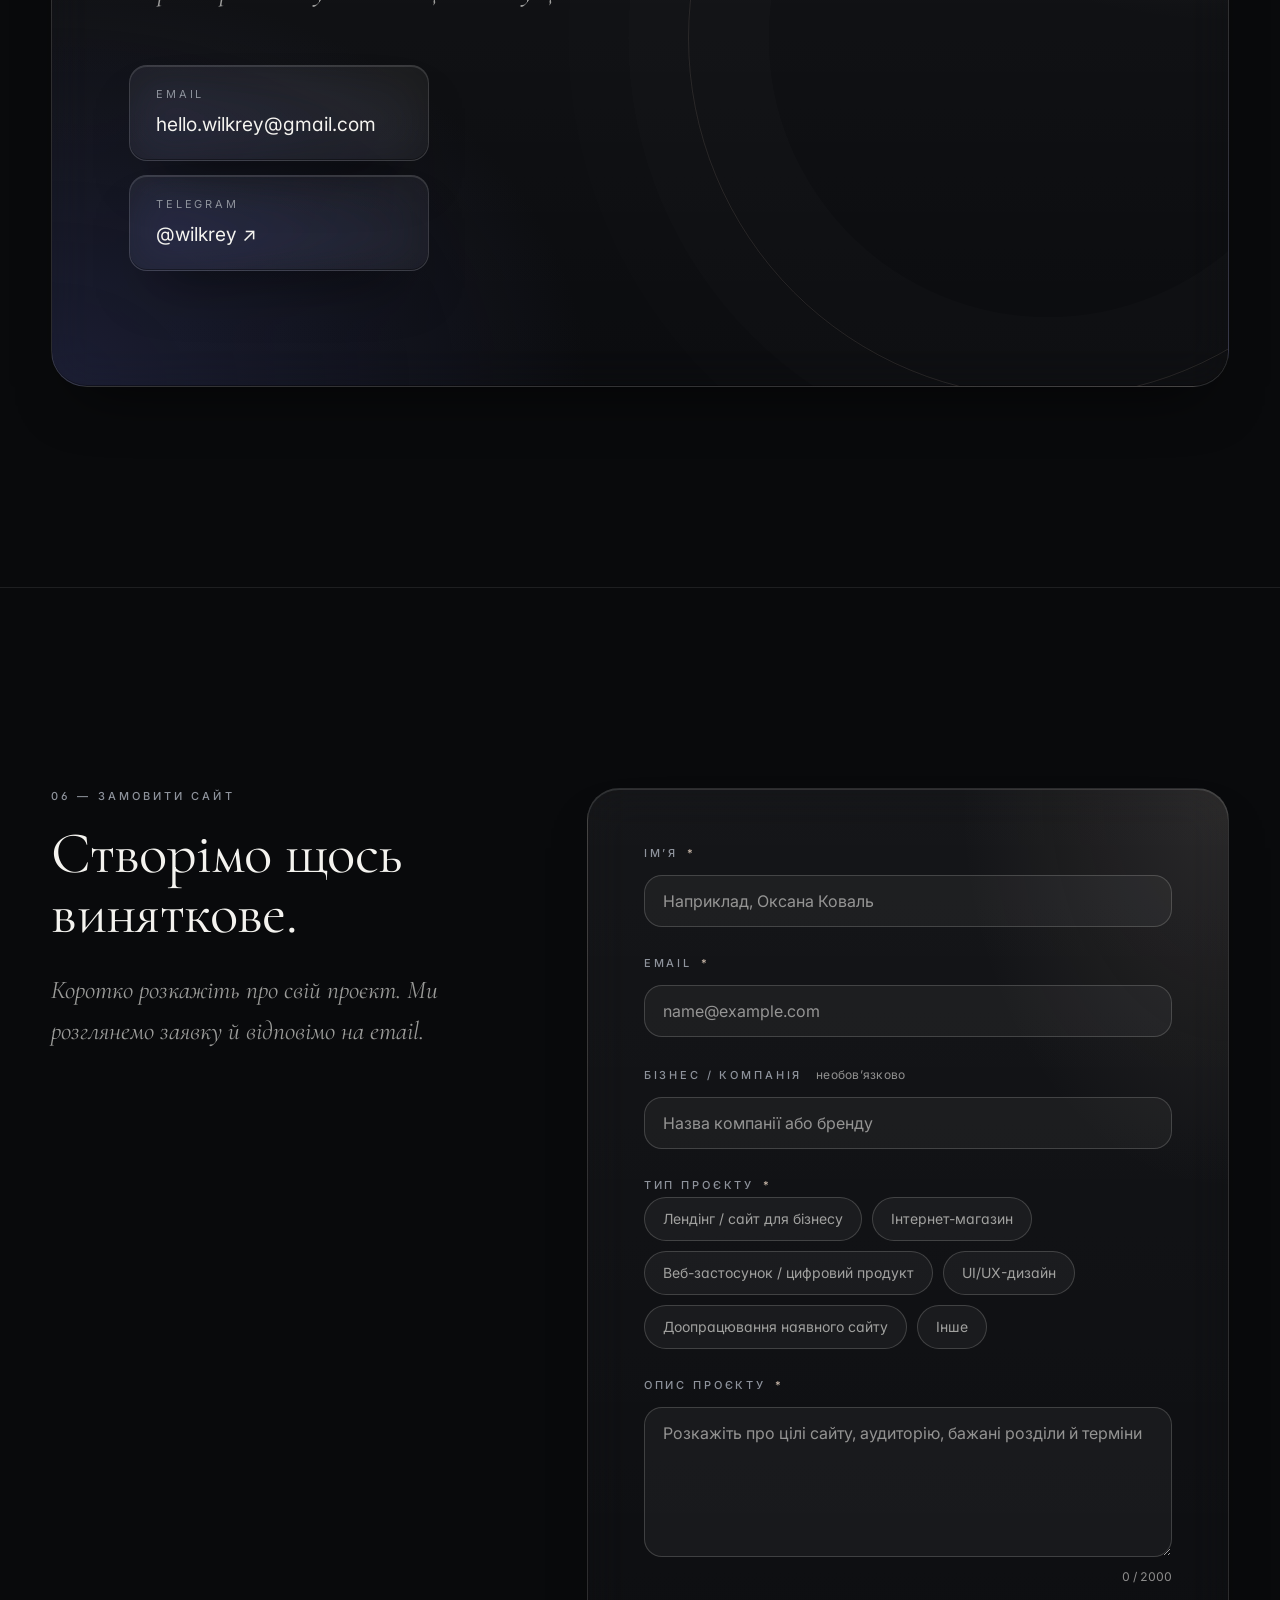
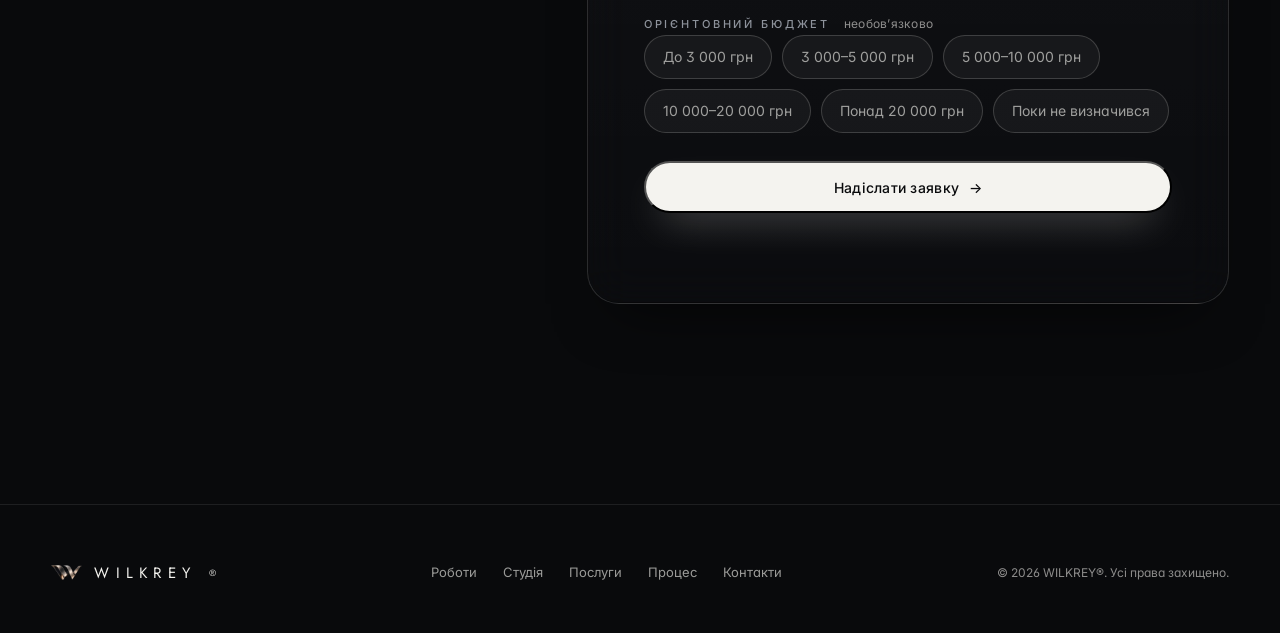
==== commit aaaadc1a: "perf(assets): serve logo mark as WebP (200 KB PNG to 24 KB) Same 668x324 geometry and alpha channel;" ====
--- a/index.html
+++ b/index.html
@@ -43,7 +43,7 @@
     "@type": "Organization",
     "name": "WILKREY®",
     "url": "https://wilkrey.pages.dev/",
-    "logo": "https://wilkrey.pages.dev/assets/logo-mark.png",
+    "logo": "https://wilkrey.pages.dev/assets/logo-mark.webp",
     "image": "https://wilkrey.pages.dev/assets/og-image.png",
     "email": "hello.wilkrey@gmail.com",
     "description": "Преміальна цифрова студія. Незалежні концептуальні проєкти: NOIR Café, FLEURÉ."
@@ -97,7 +97,7 @@
             <div class="obj__ring obj__ring--a"></div>
             <div class="obj__ring obj__ring--b"></div>
             <div class="obj__lens"></div>
-            <img class="obj__mark" src="assets/logo-mark.png" alt="" width="668" height="324" decoding="async">
+            <img class="obj__mark" src="assets/logo-mark.webp" alt="" width="668" height="324" decoding="async">
             <div class="obj__sheen"></div>
           </div>
         </div>
--- a/assets/styles.css
+++ b/assets/styles.css
@@ -155,7 +155,7 @@
 .logo::before {
   content: "";
   width: 31px; height: 15px;
-  background: url("logo-mark.png") center / 100% 100% no-repeat;
+  background: url("logo-mark.webp") center / 100% 100% no-repeat;
   flex: none;
 }
 
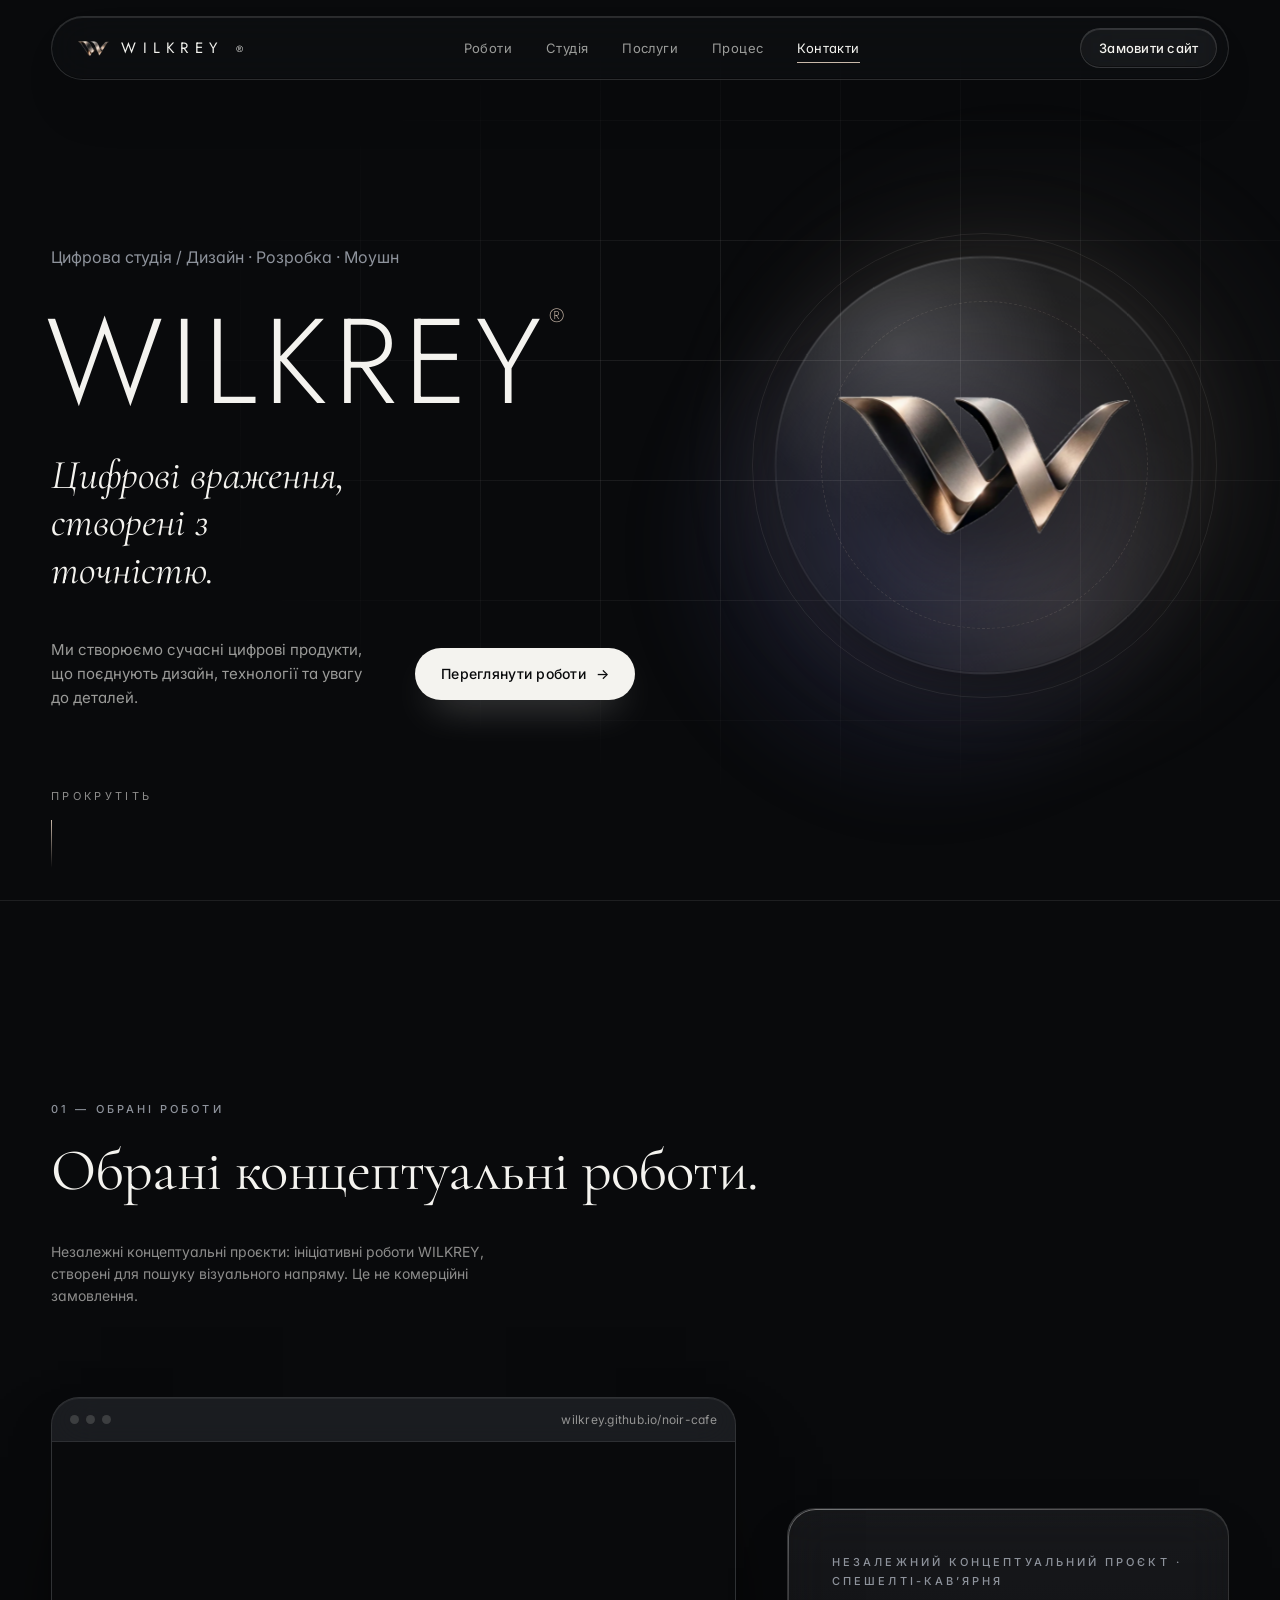
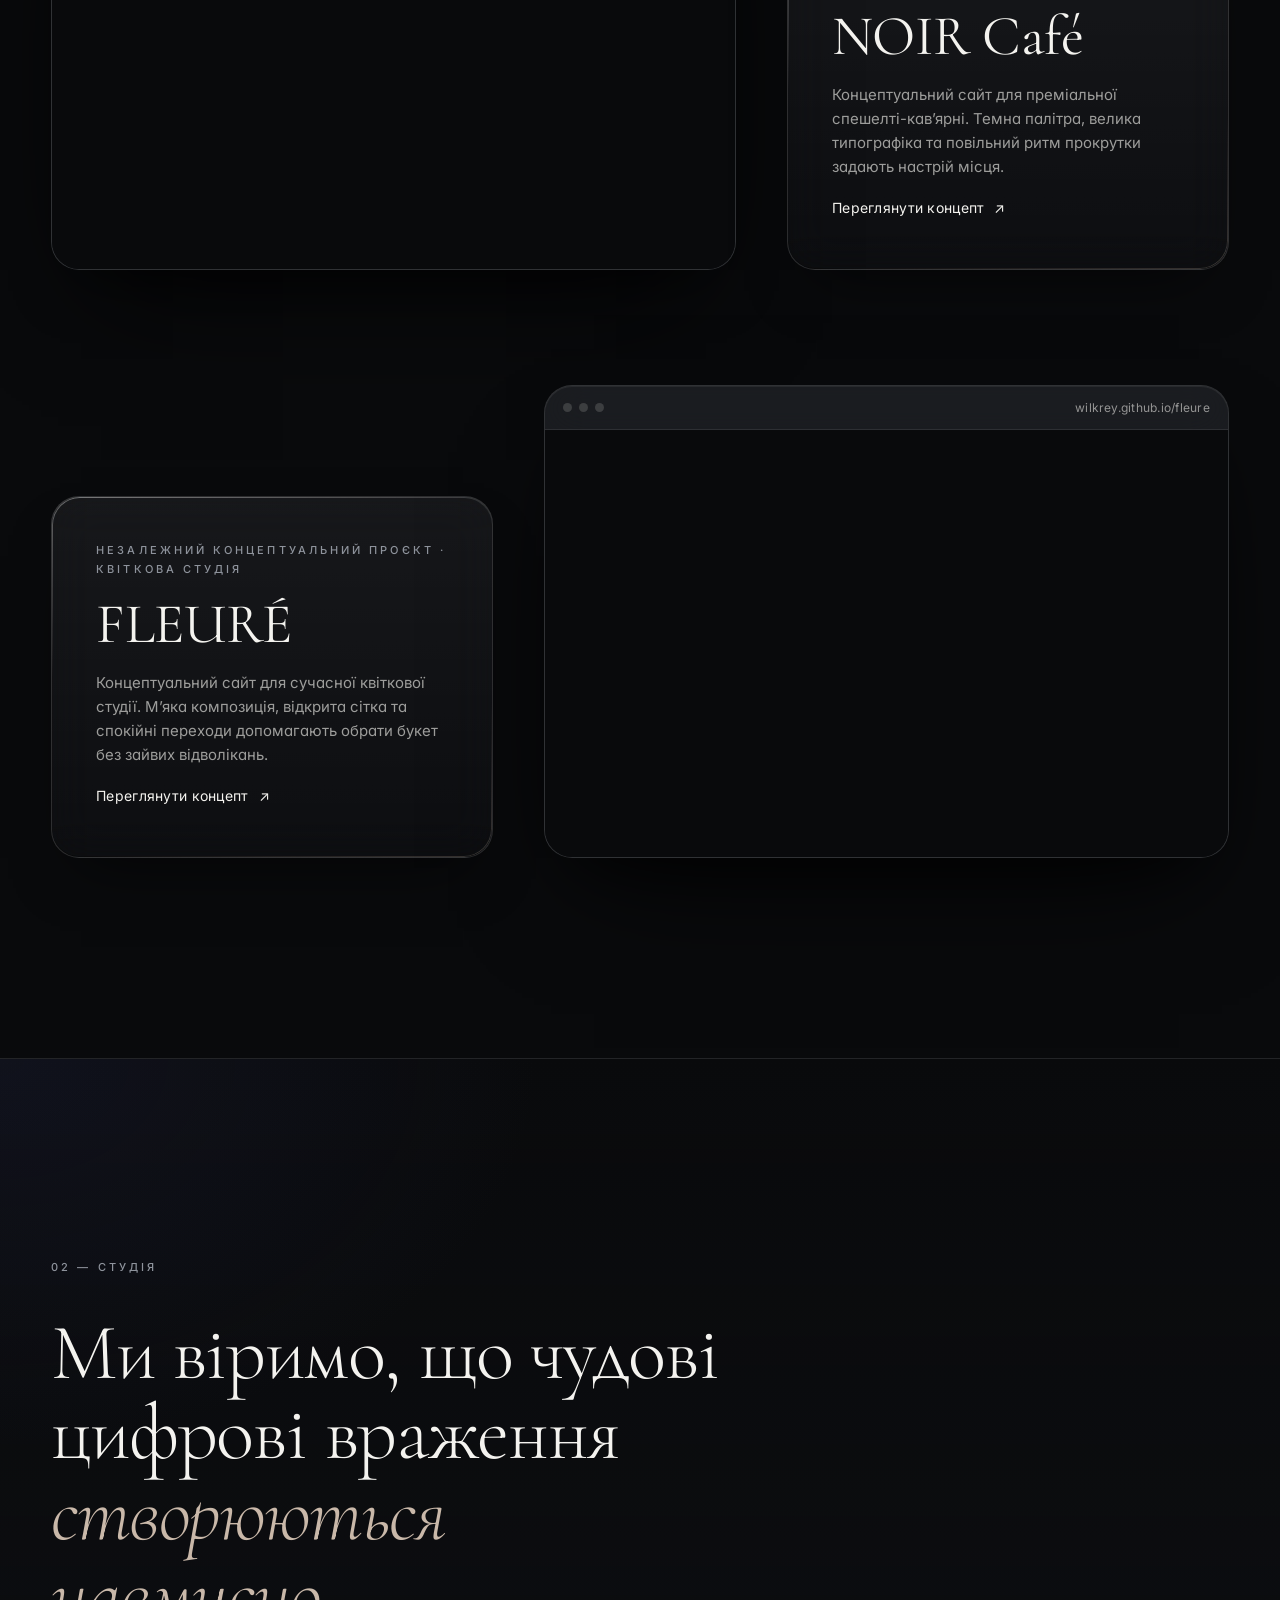
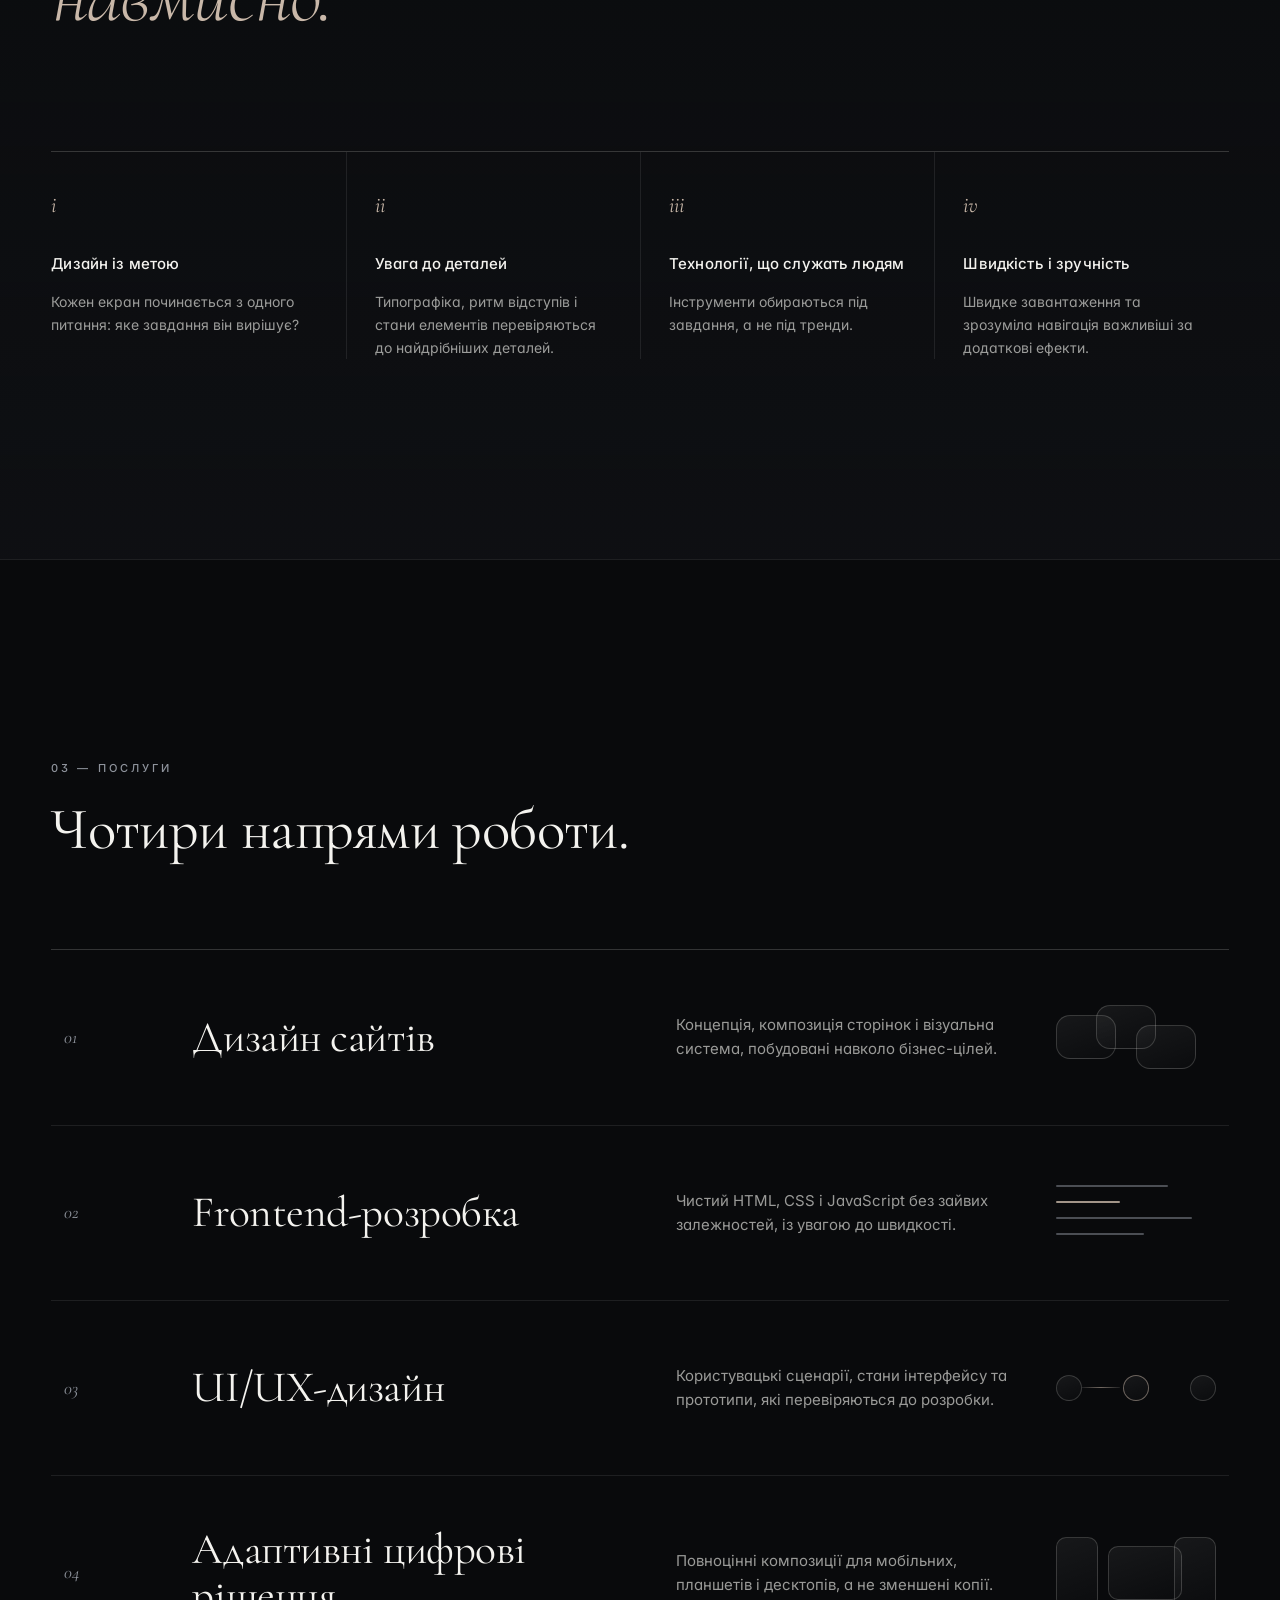
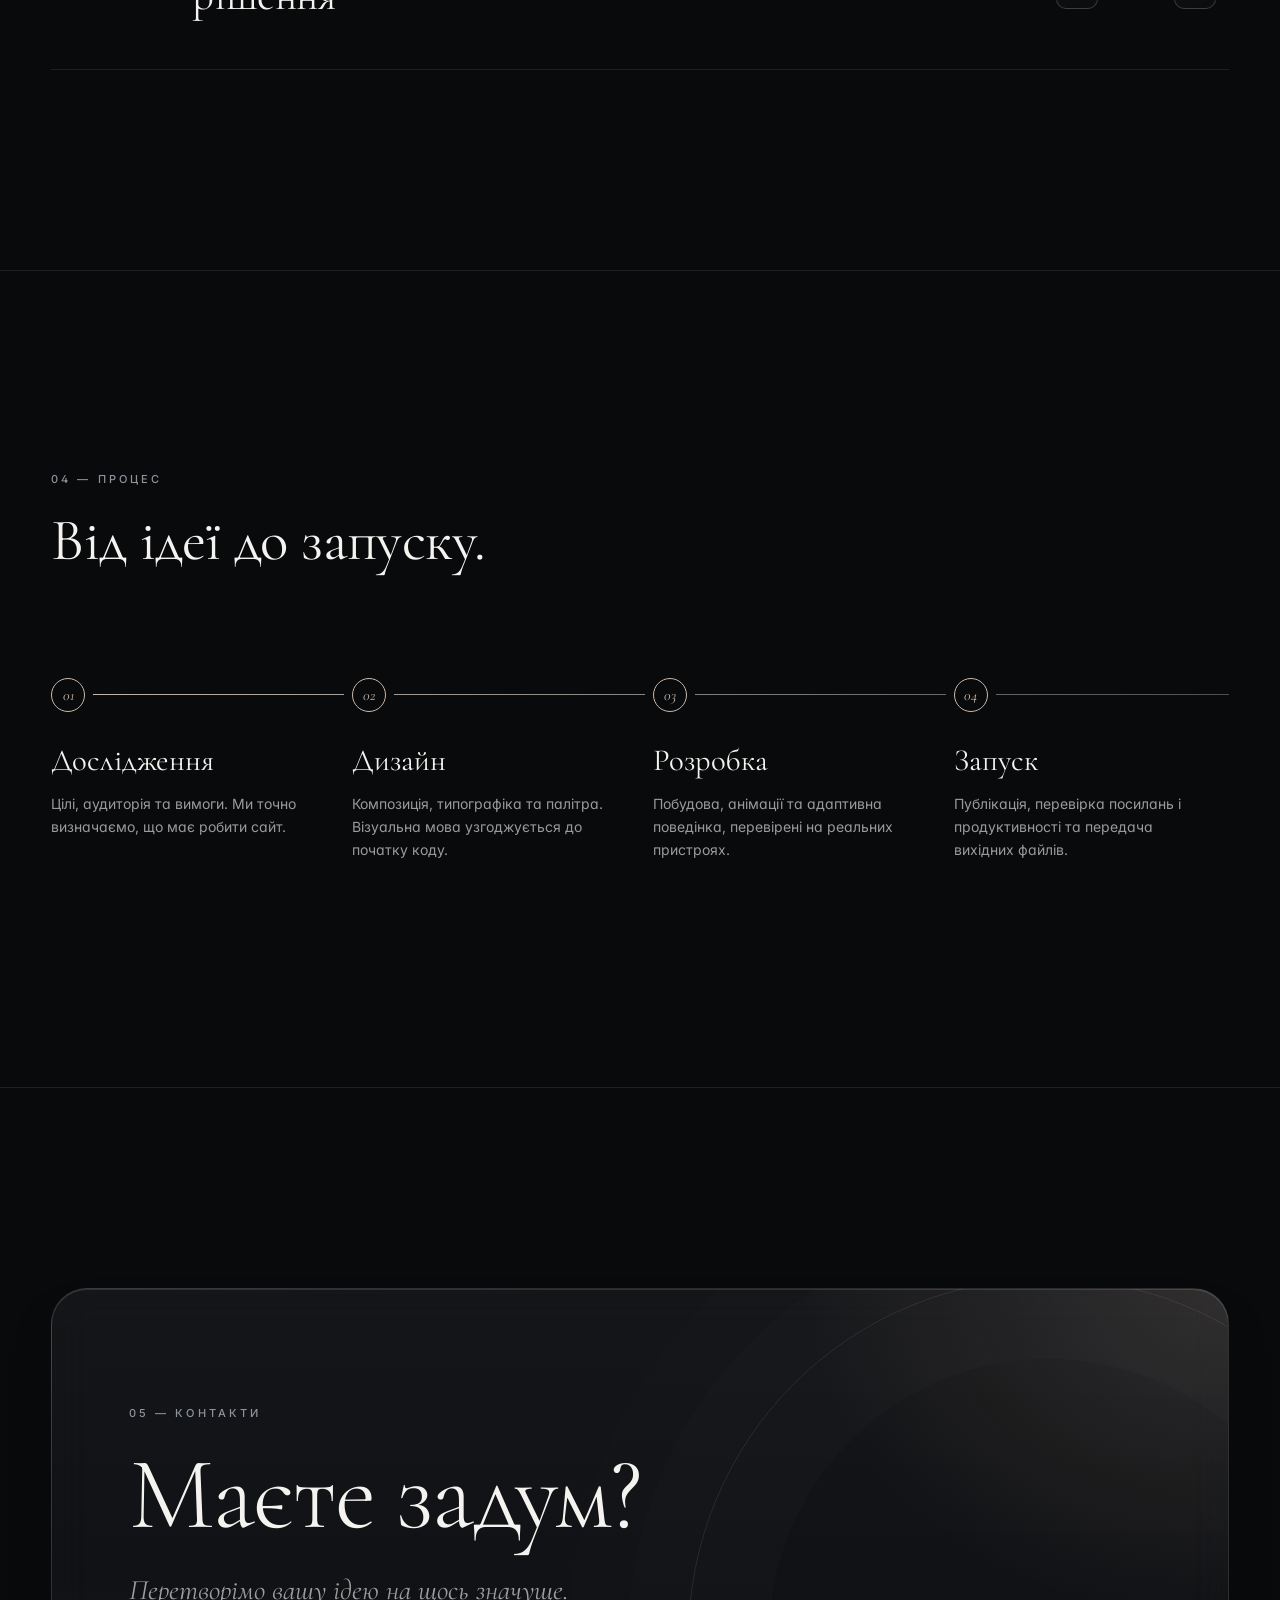
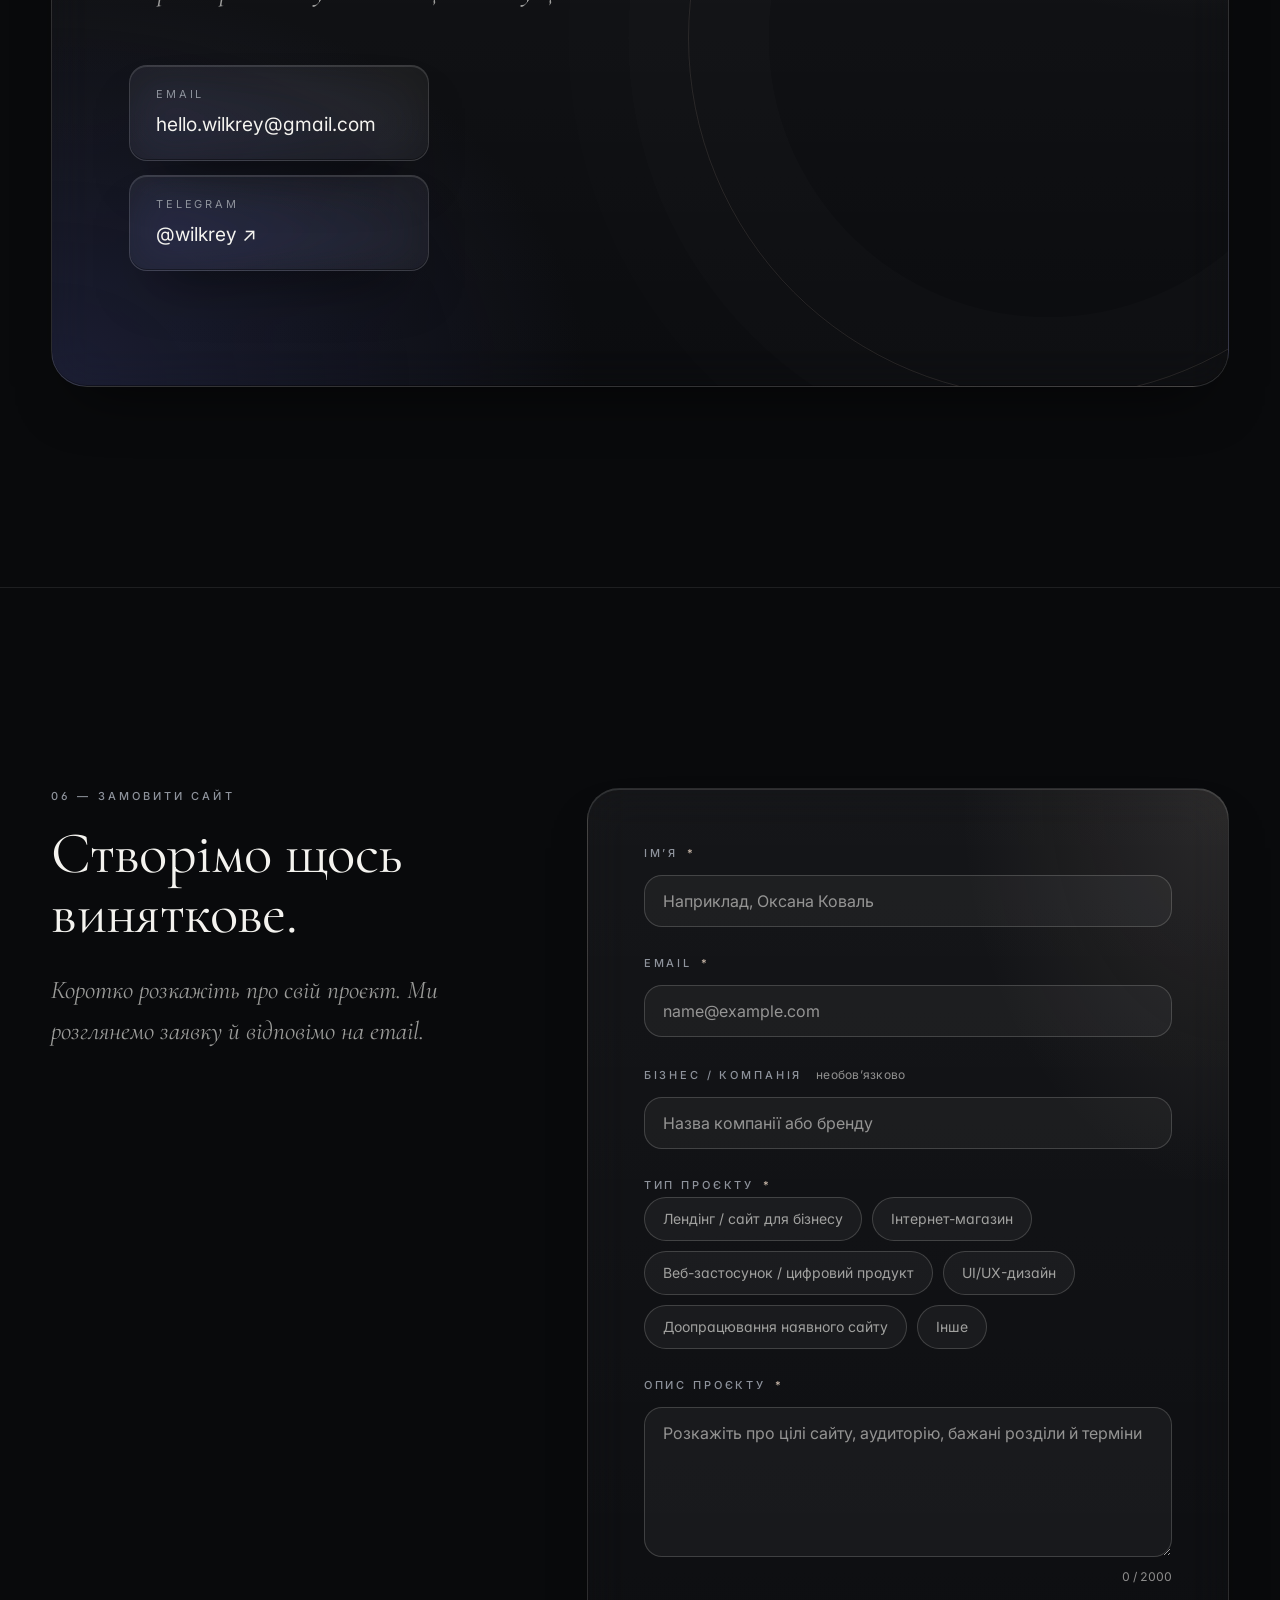
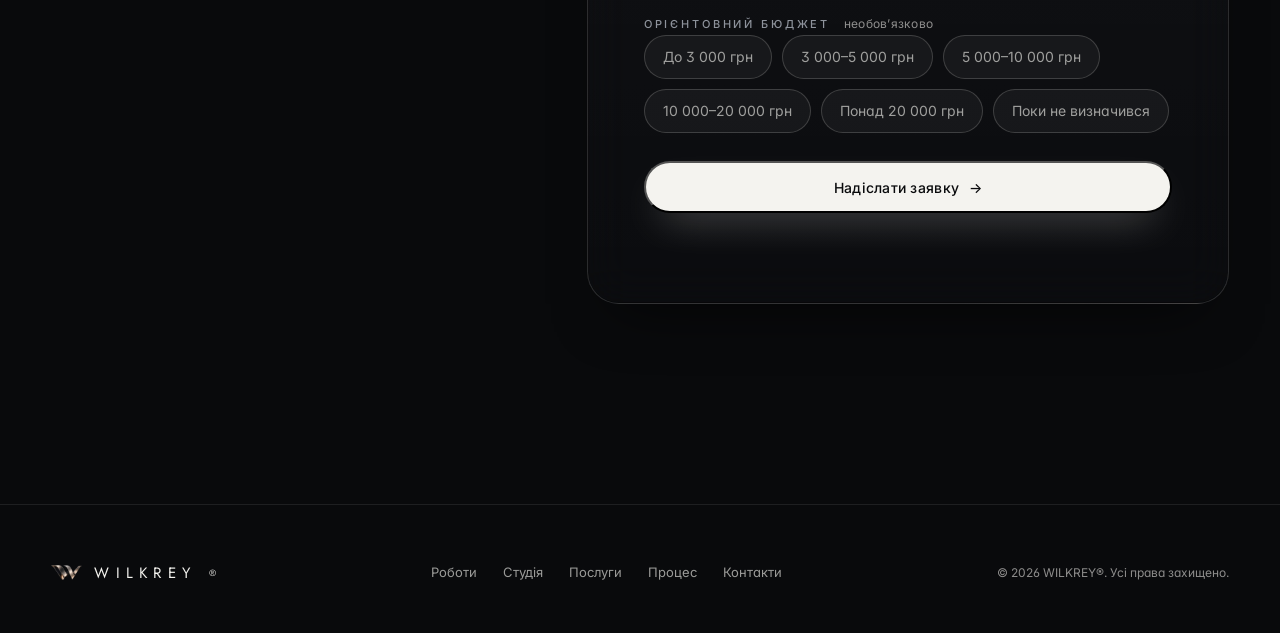
==== commit c797306c: "fix(hero): keep the tag separators attached to their words On 390px the tag wrapped to leave 'Моушн'" ====
--- a/index.html
+++ b/index.html
@@ -81,7 +81,7 @@
 
       <div class="container hero__content">
         <div class="hero__copy">
-          <p class="hero__tag fade" style="--d:.1s">Цифрова студія &nbsp;/&nbsp; Дизайн &nbsp;·&nbsp; Розробка &nbsp;·&nbsp; Моушн</p>
+          <p class="hero__tag fade" style="--d:.1s">Цифрова студія&nbsp;/&nbsp;Дизайн&nbsp;·&nbsp;Розробка&nbsp;·&nbsp;Моушн</p>
           <h1 class="hero__title">
             <span class="mask"><span class="mask__in" style="--d:.25s">WILKREY<sup>®</sup></span></span>
           </h1>
--- a/assets/styles.css
+++ b/assets/styles.css
@@ -363,7 +363,7 @@
 }
 
 .hero__copy { position: relative; z-index: 2; }
-.hero__tag { color: var(--silver); margin-bottom: 36px; }
+.hero__tag { color: var(--silver); margin-bottom: 36px; text-wrap: balance; }
 
 .hero__title {
   font-family: var(--f-wordmark);
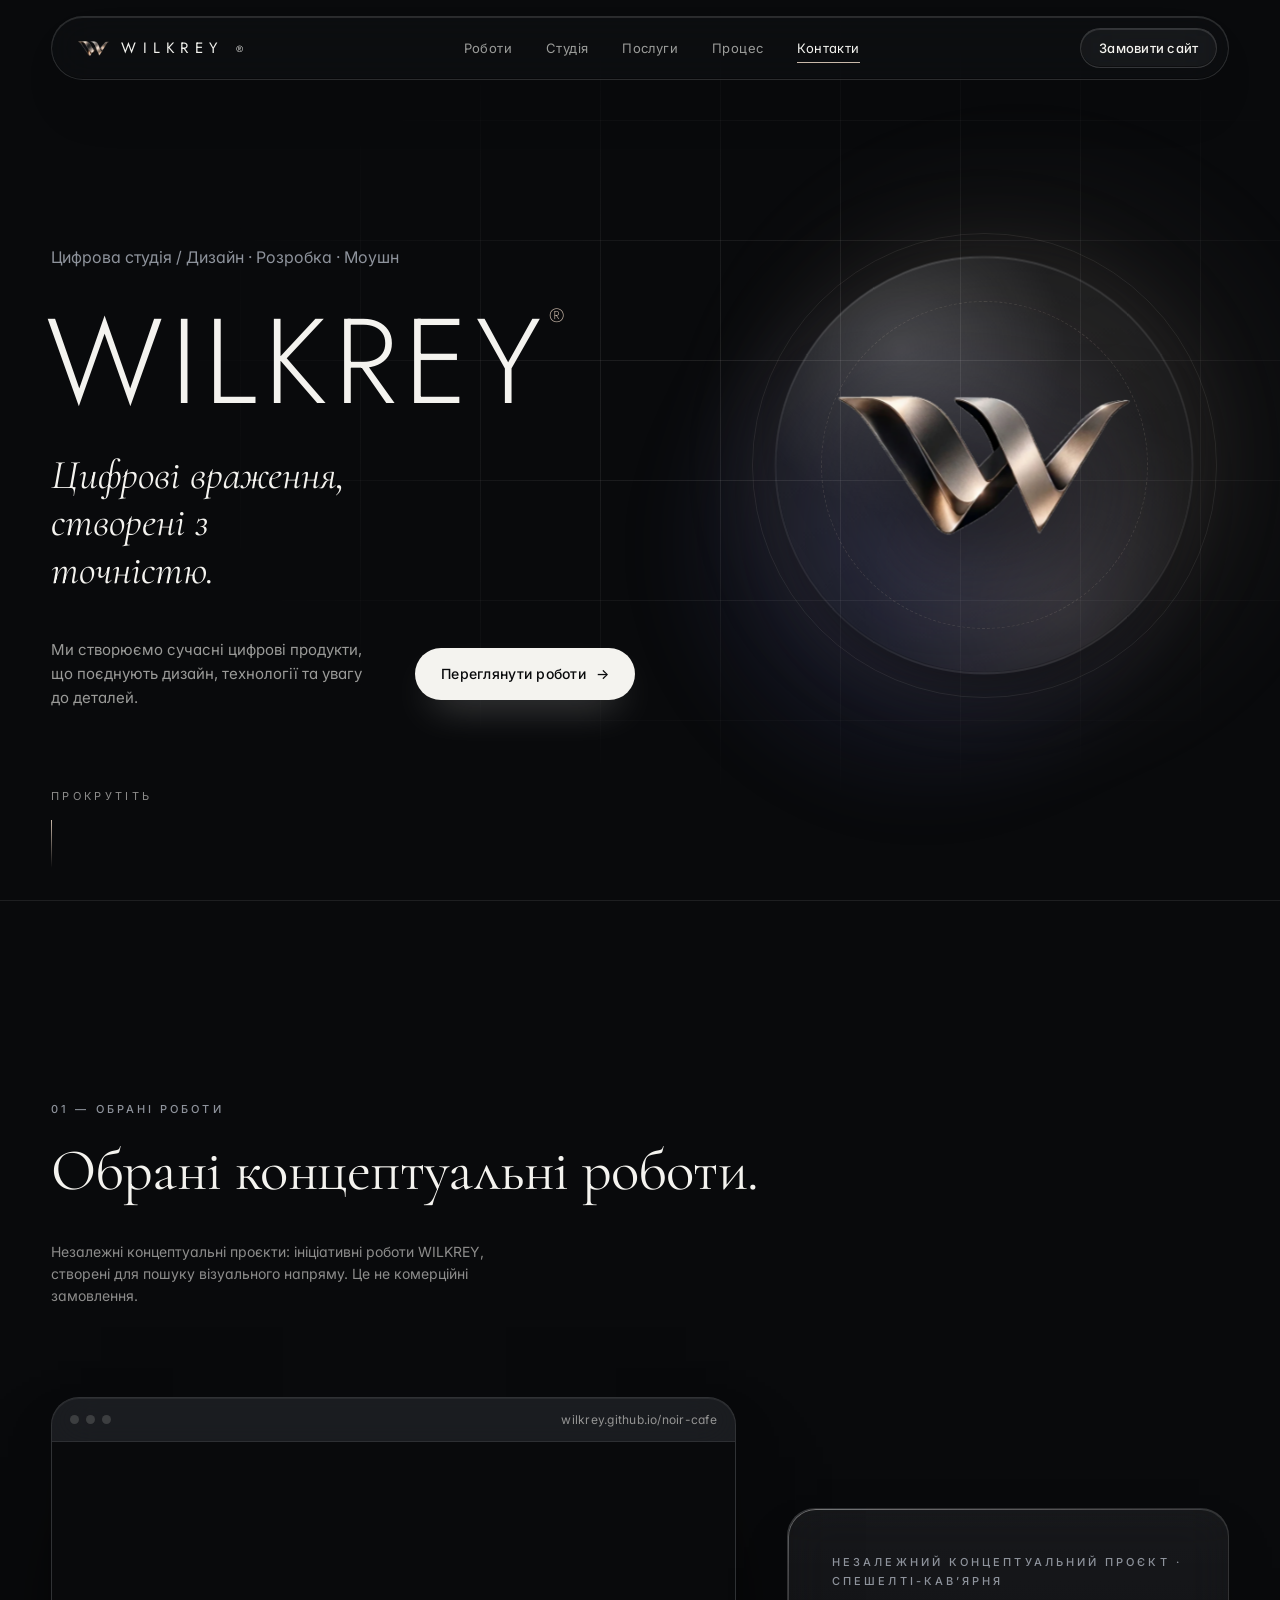
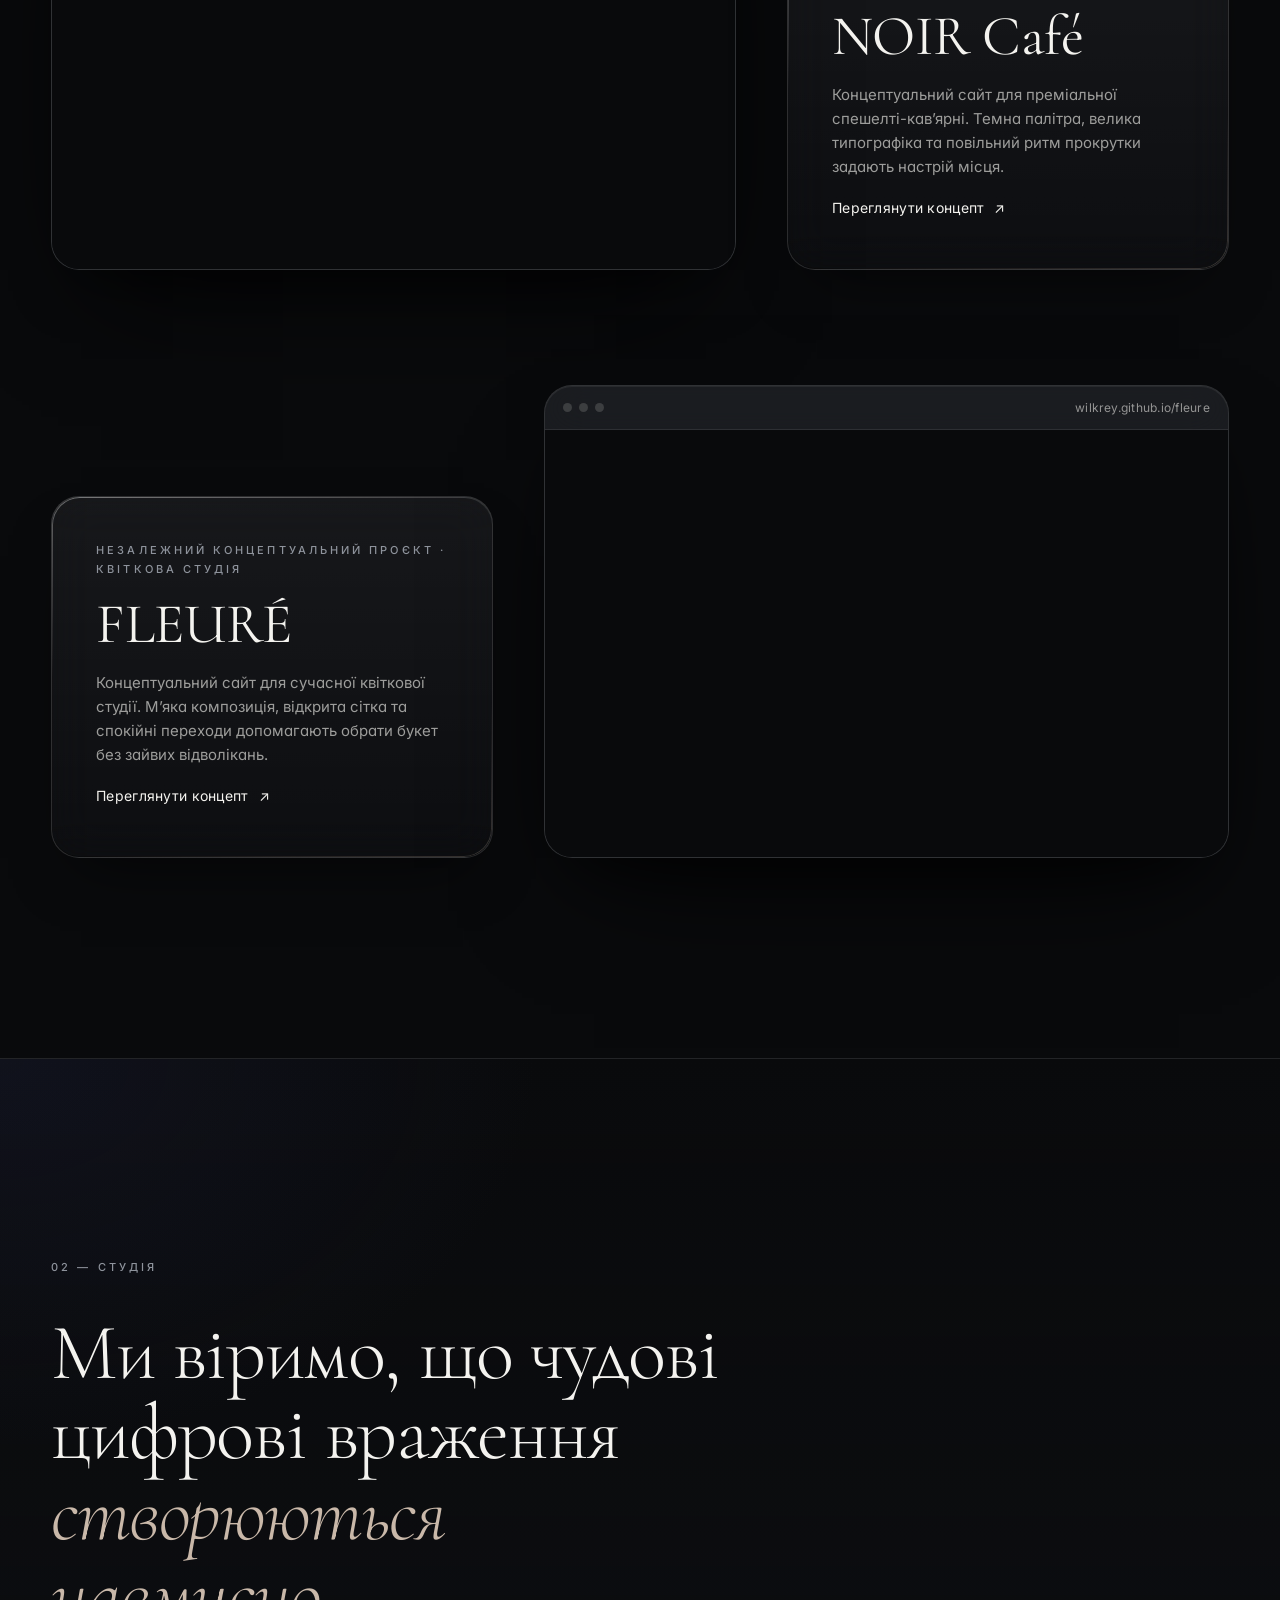
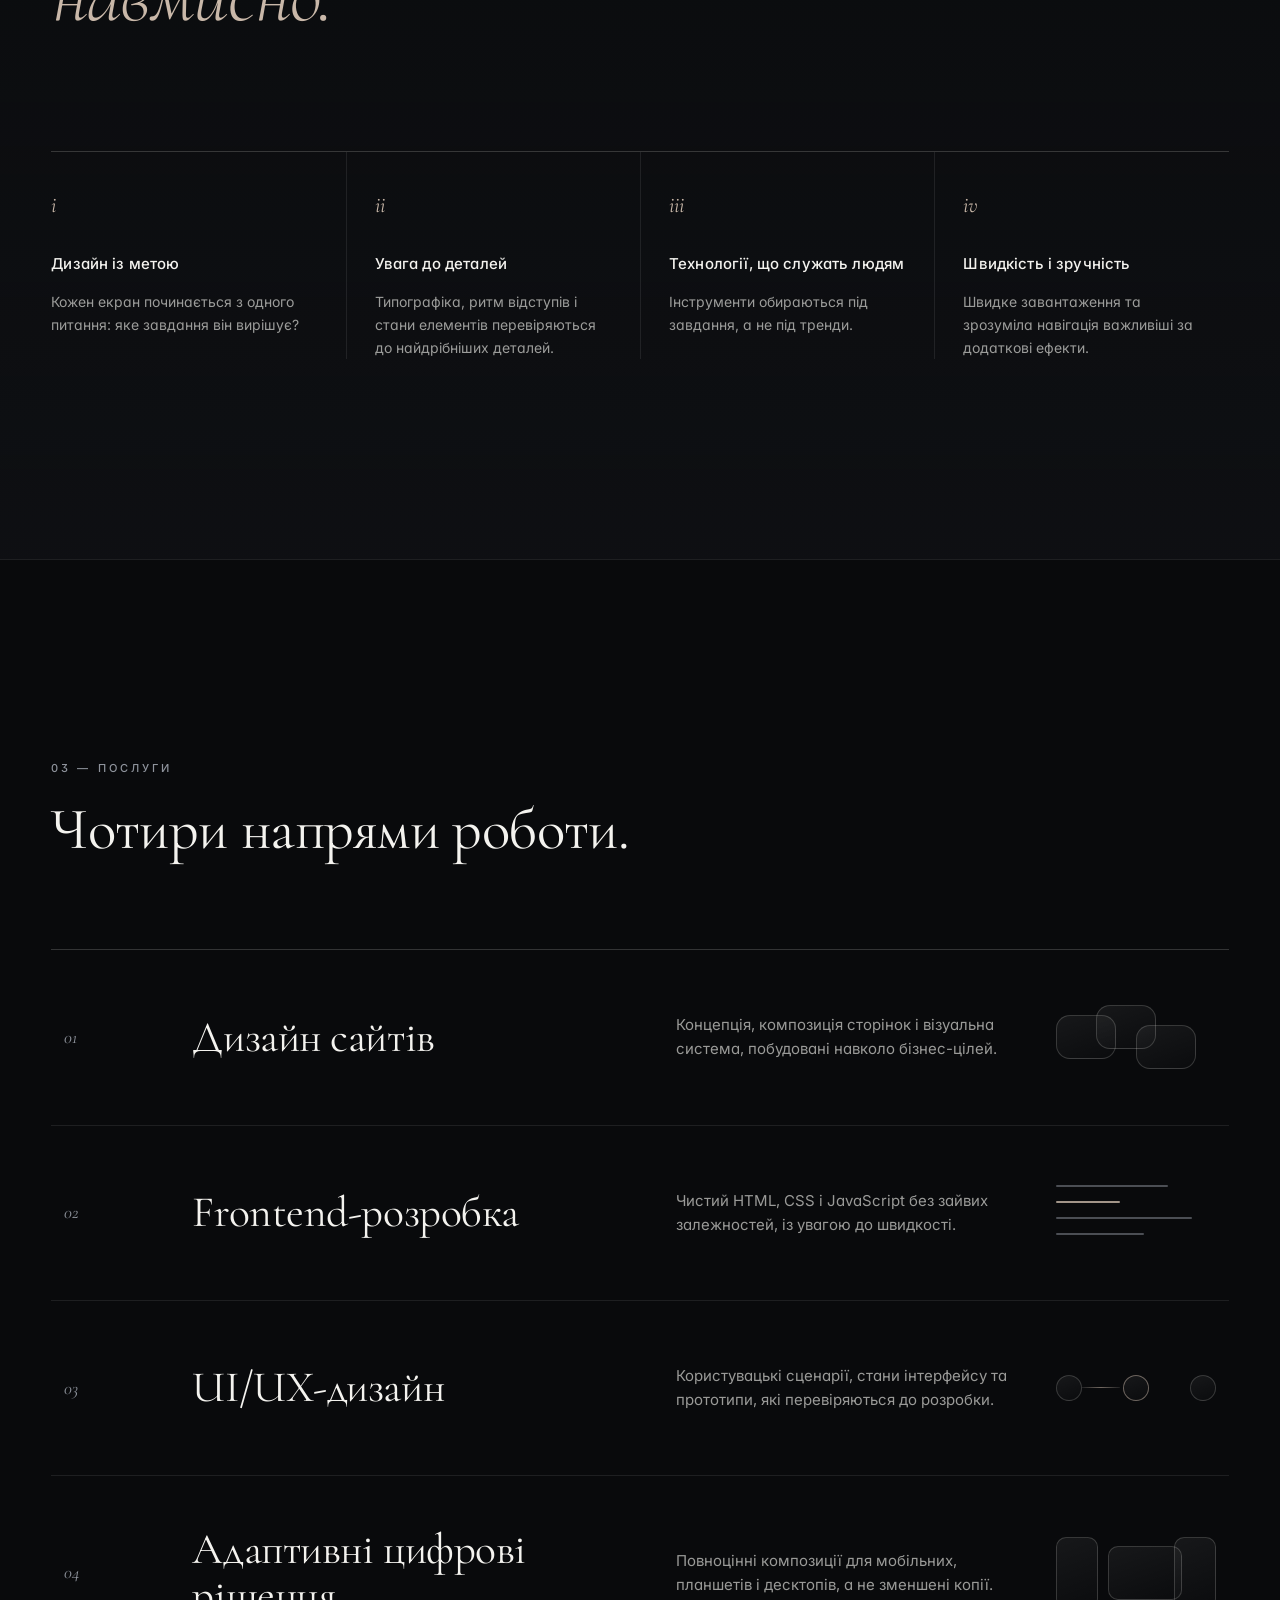
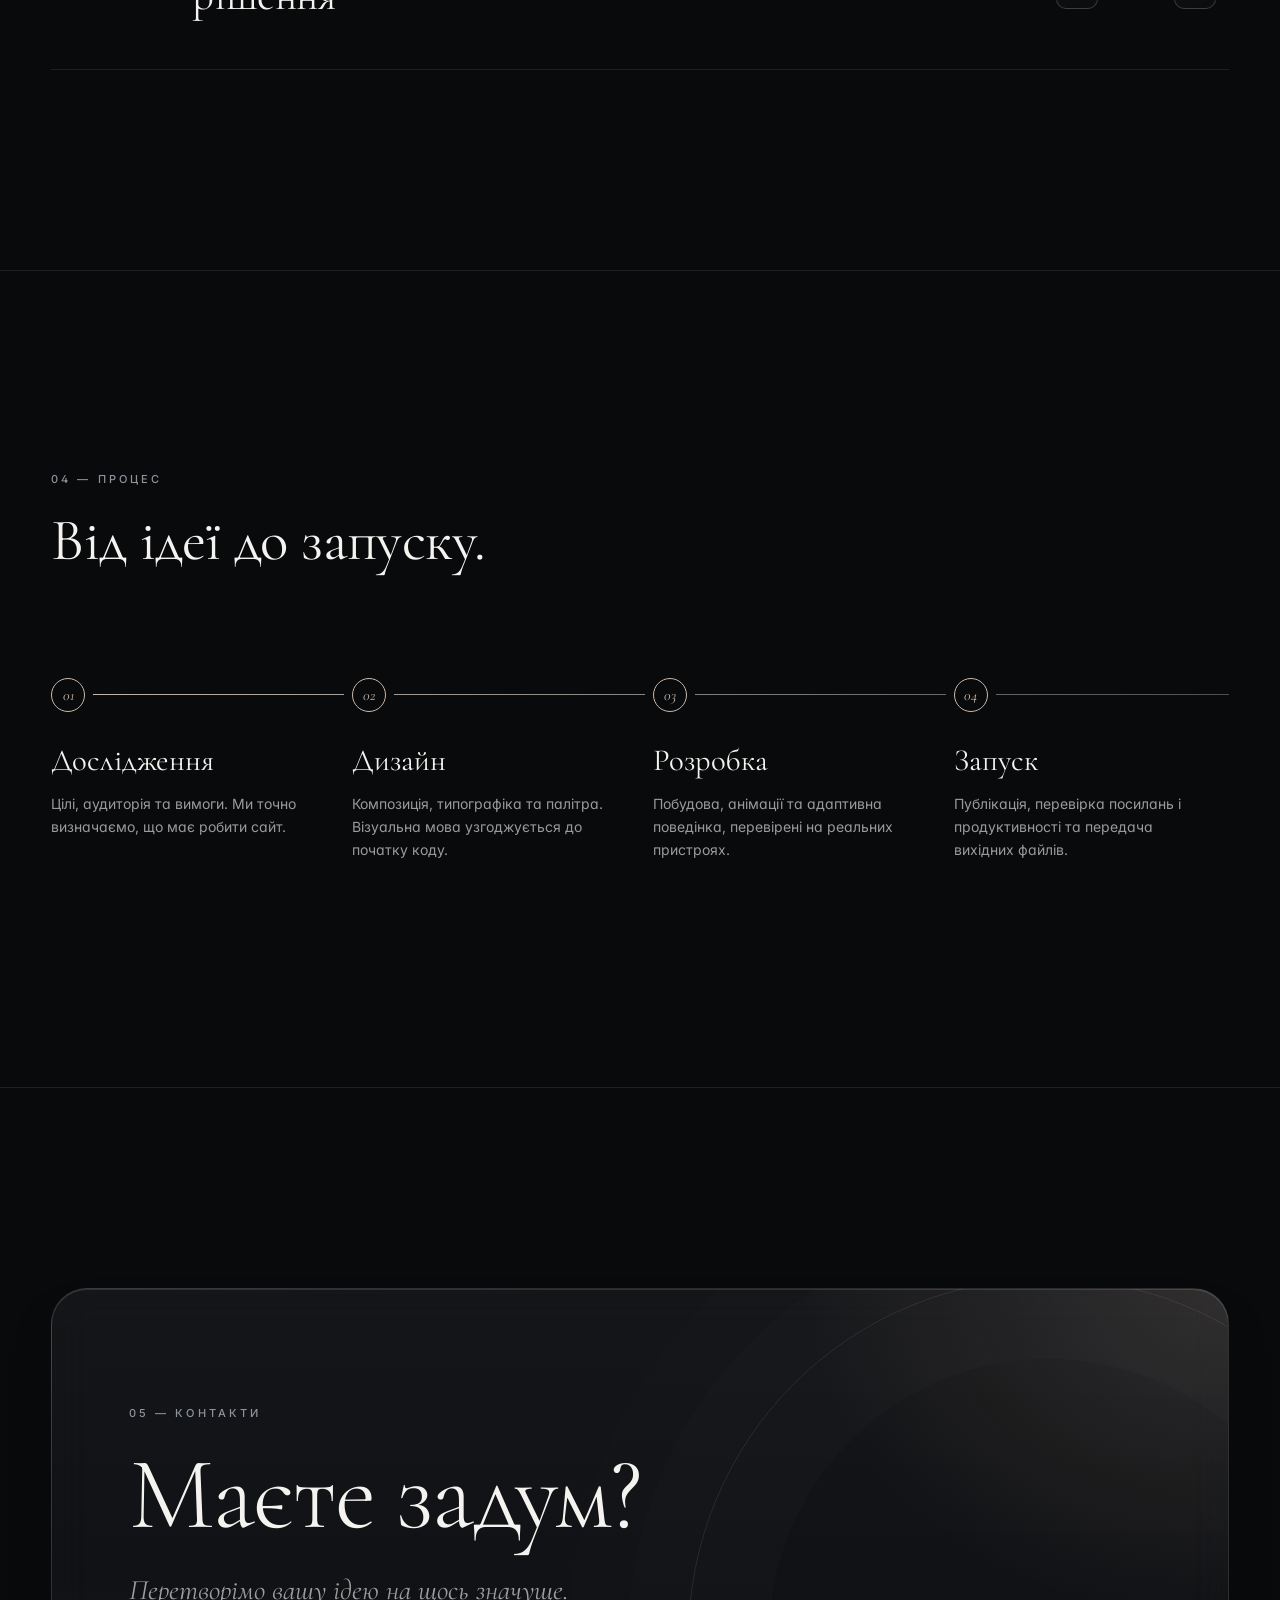
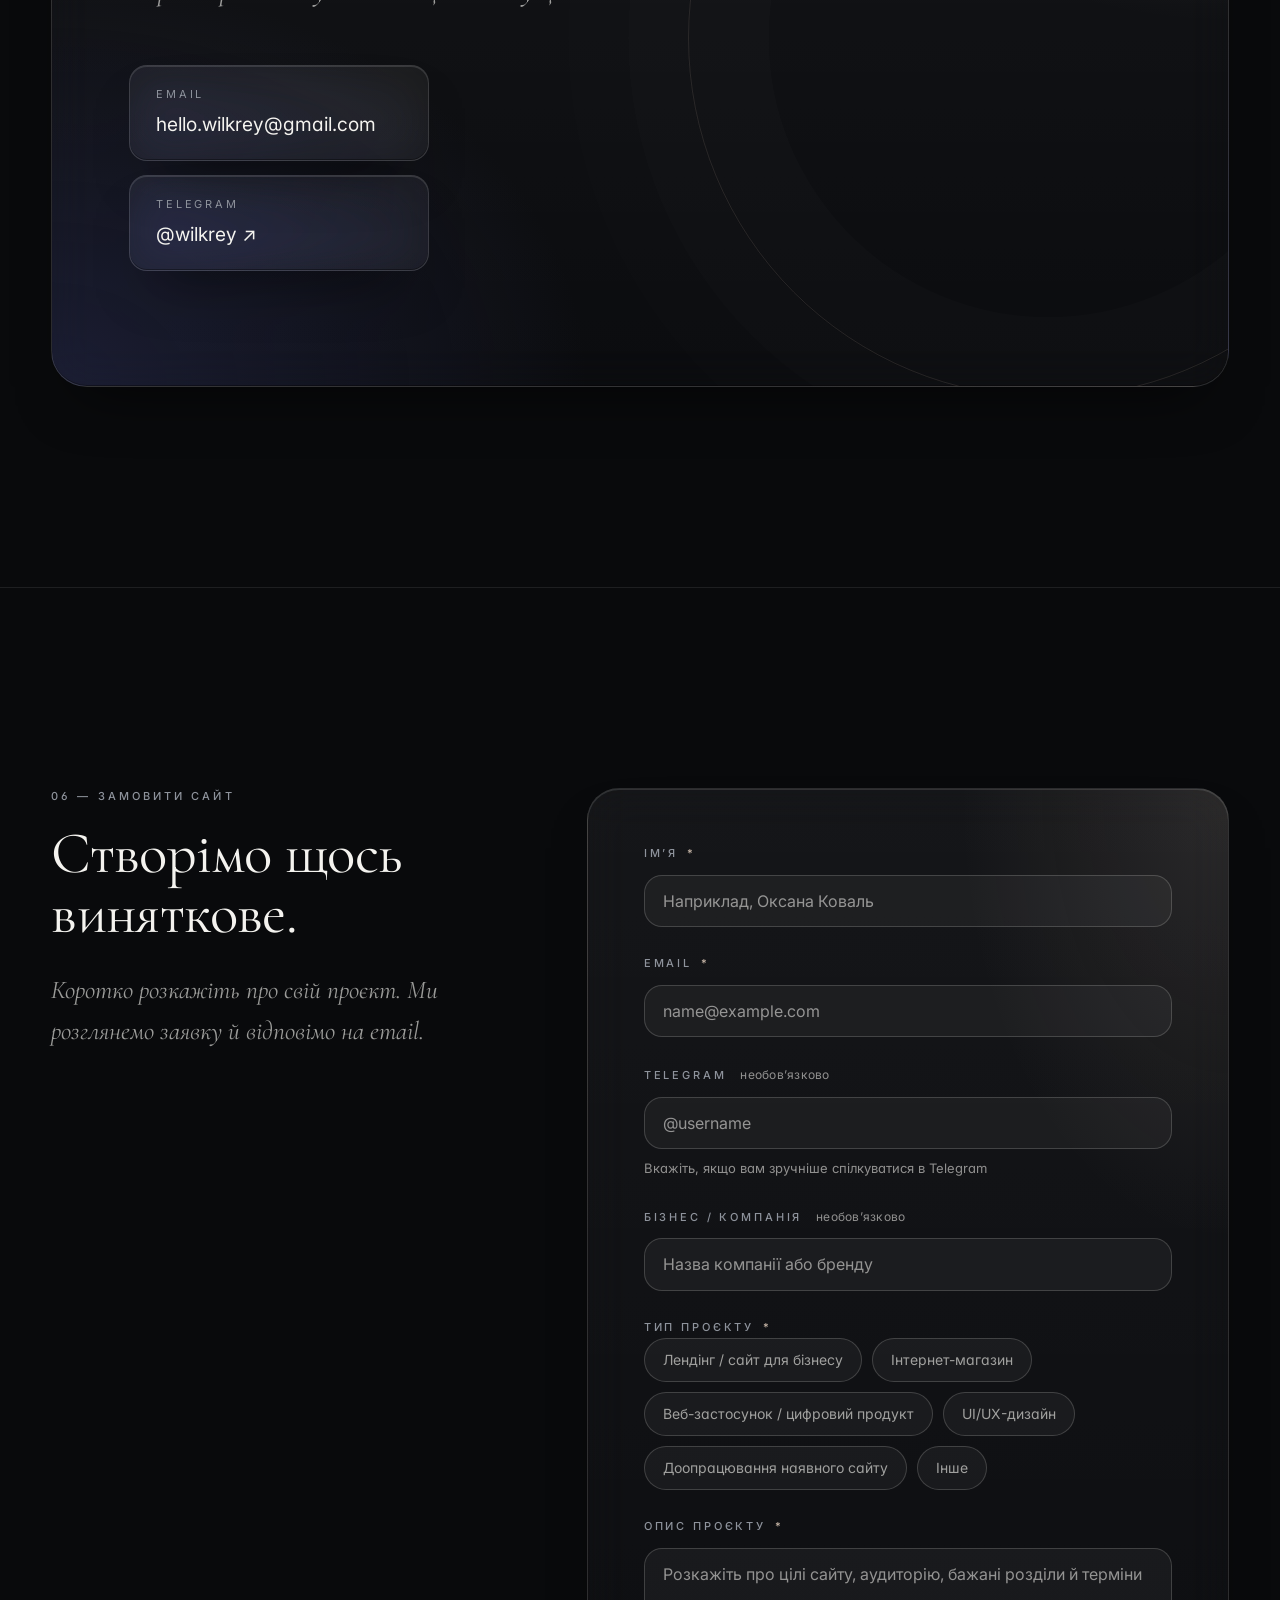
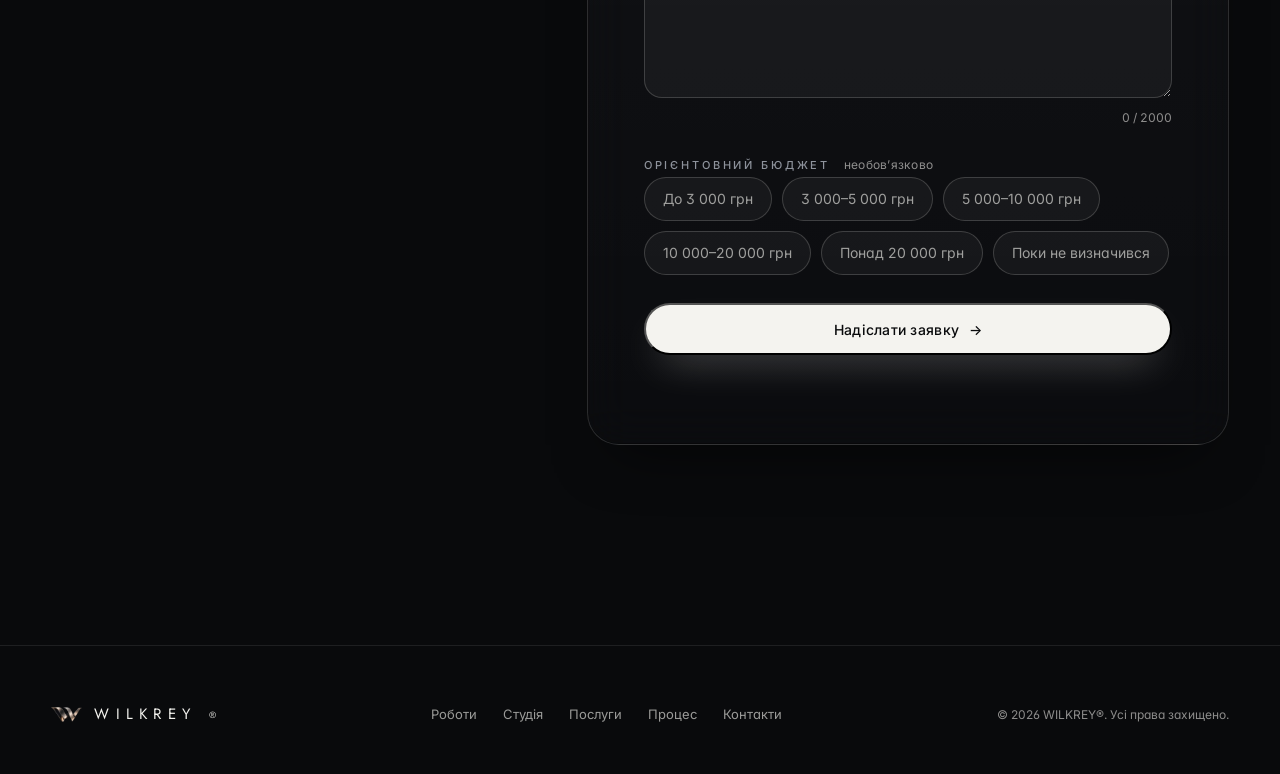
==== commit 6e81cf27: "feat(order): optional Telegram username field under Email - new optional field 'Telegram' after Emai" ====
--- a/index.html
+++ b/index.html
@@ -278,6 +278,13 @@
             </div>
 
             <div class="field">
+              <label class="field__label" for="order-telegram">Telegram <span class="field__opt">необов’язково</span></label>
+              <input class="field__input" type="text" id="order-telegram" name="telegram" autocomplete="off" autocapitalize="off" autocorrect="off" spellcheck="false" placeholder="@username" maxlength="33" aria-describedby="order-telegram-hint order-telegram-err">
+              <p class="field__hint" id="order-telegram-hint">Вкажіть, якщо вам зручніше спілкуватися в Telegram</p>
+              <p class="field__error" id="order-telegram-err" hidden></p>
+            </div>
+
+            <div class="field">
               <label class="field__label" for="order-company">Бізнес / компанія <span class="field__opt">необов’язково</span></label>
               <input class="field__input" type="text" id="order-company" name="company" autocomplete="organization" placeholder="Назва компанії або бренду" maxlength="120">
             </div>
--- a/assets/styles.css
+++ b/assets/styles.css
@@ -1101,6 +1101,7 @@
 
 .field__meta { display: flex; justify-content: space-between; gap: 16px; align-items: baseline; }
 .field__error { margin: 0; font-size: 13px; line-height: 1.5; color: var(--err); }
+.field__hint { margin: 0; font-size: 13px; line-height: 1.5; color: var(--text-faint); }
 .field__count { margin: 0 0 0 auto; font-size: 12px; color: var(--text-faint); font-variant-numeric: tabular-nums; }
 
 /* Choice chips: native radio buttons, styled as pills */
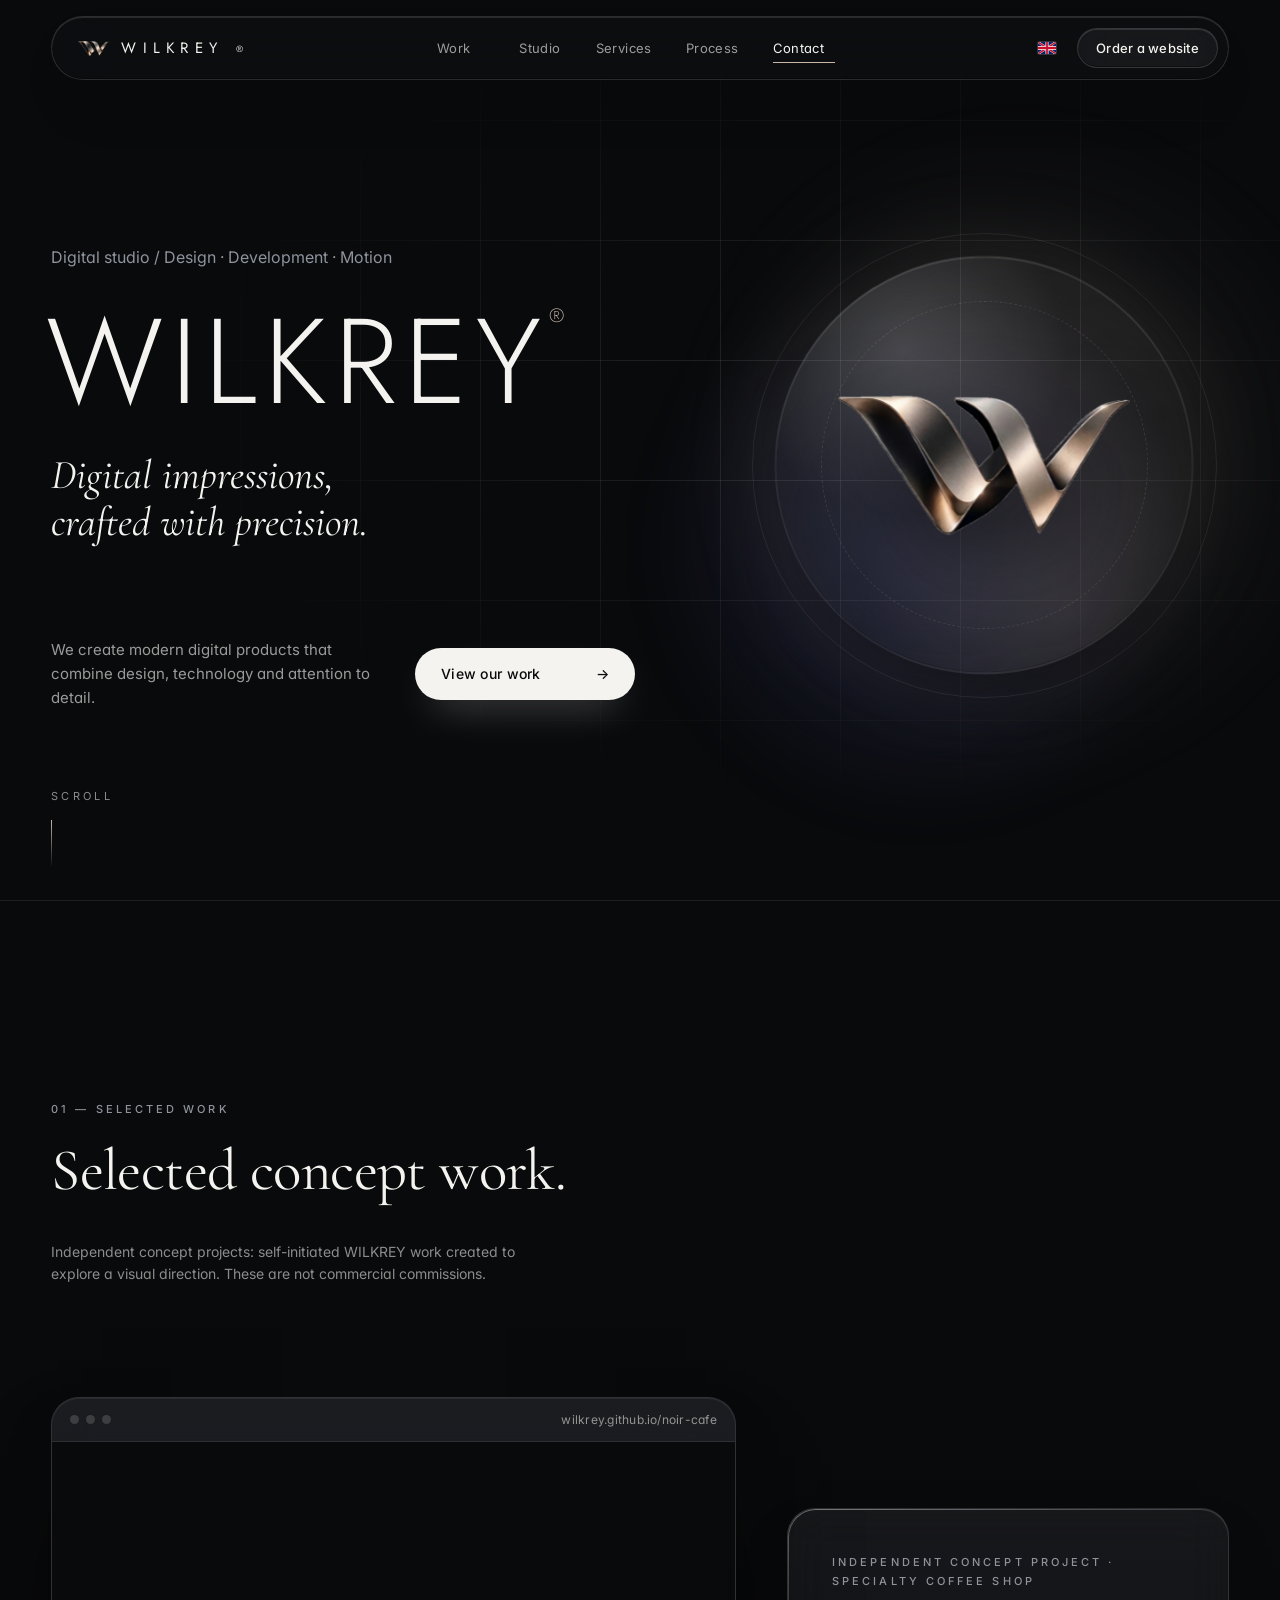
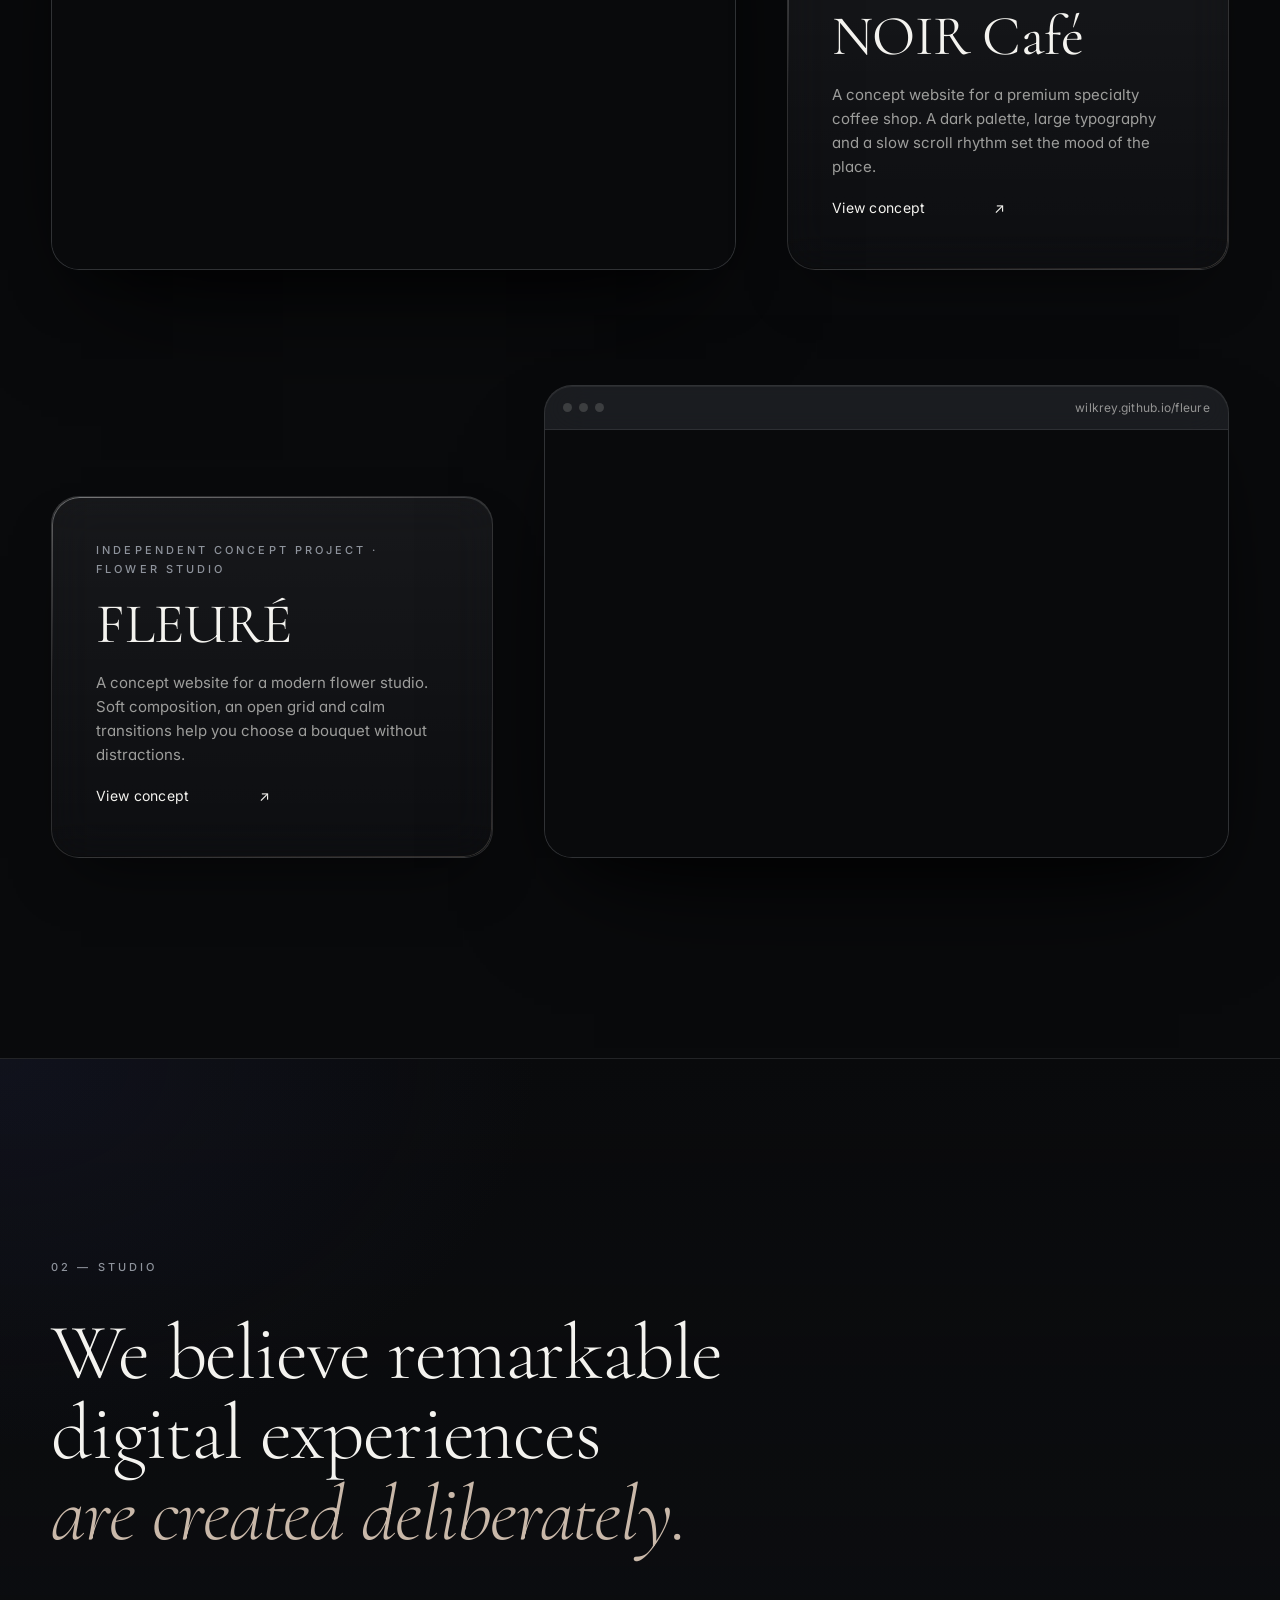
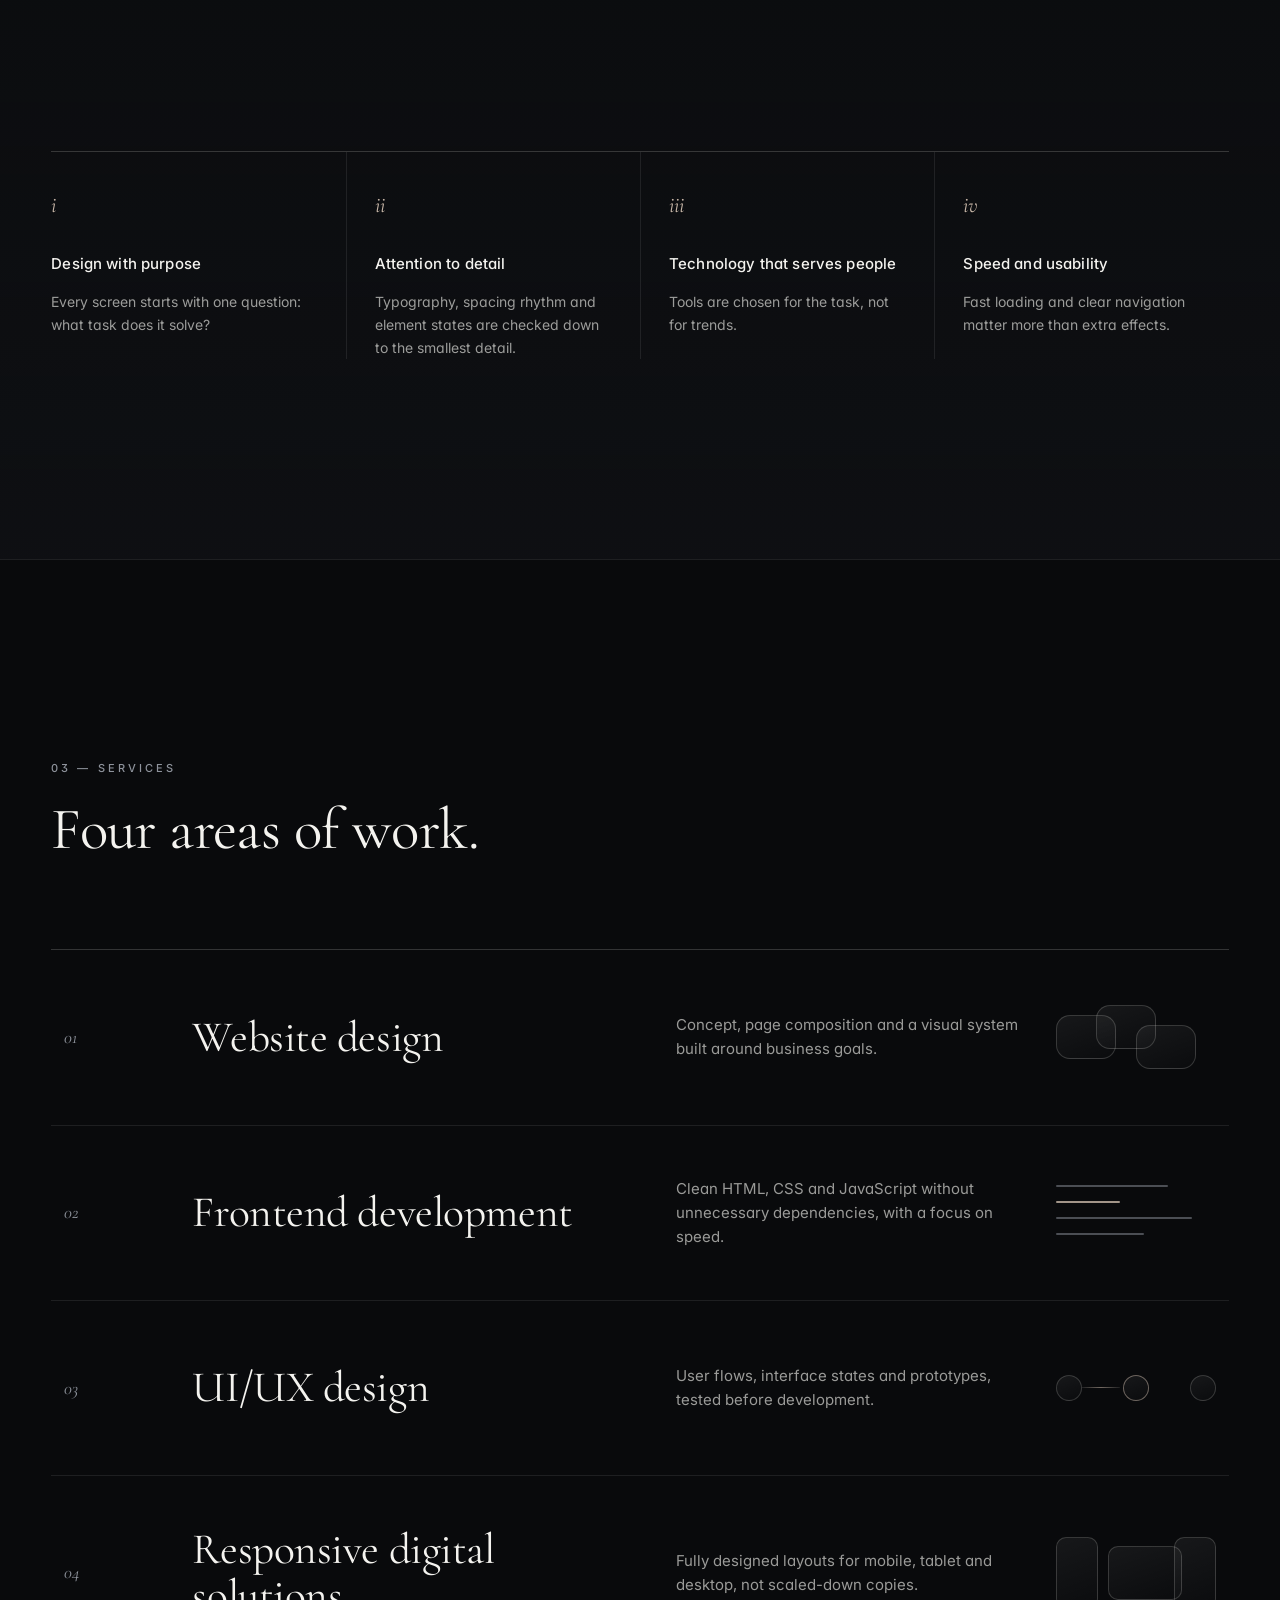
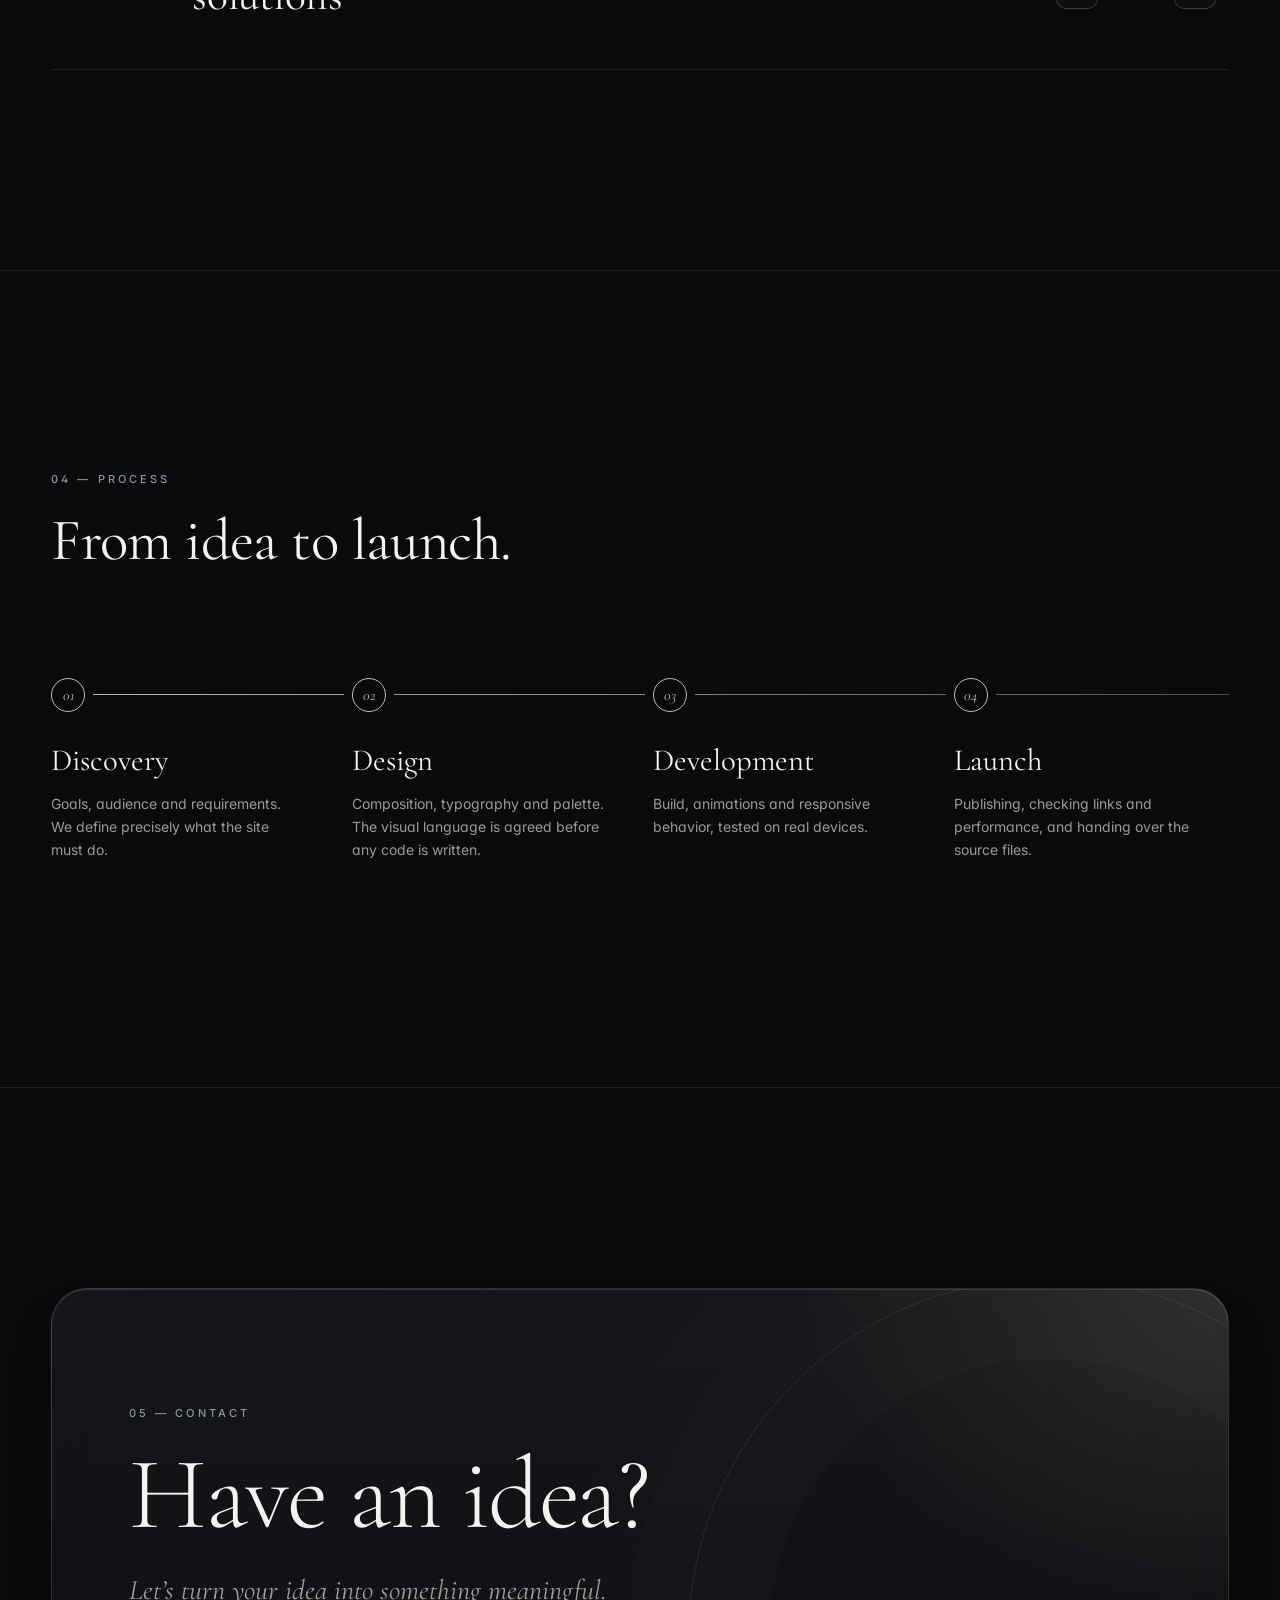
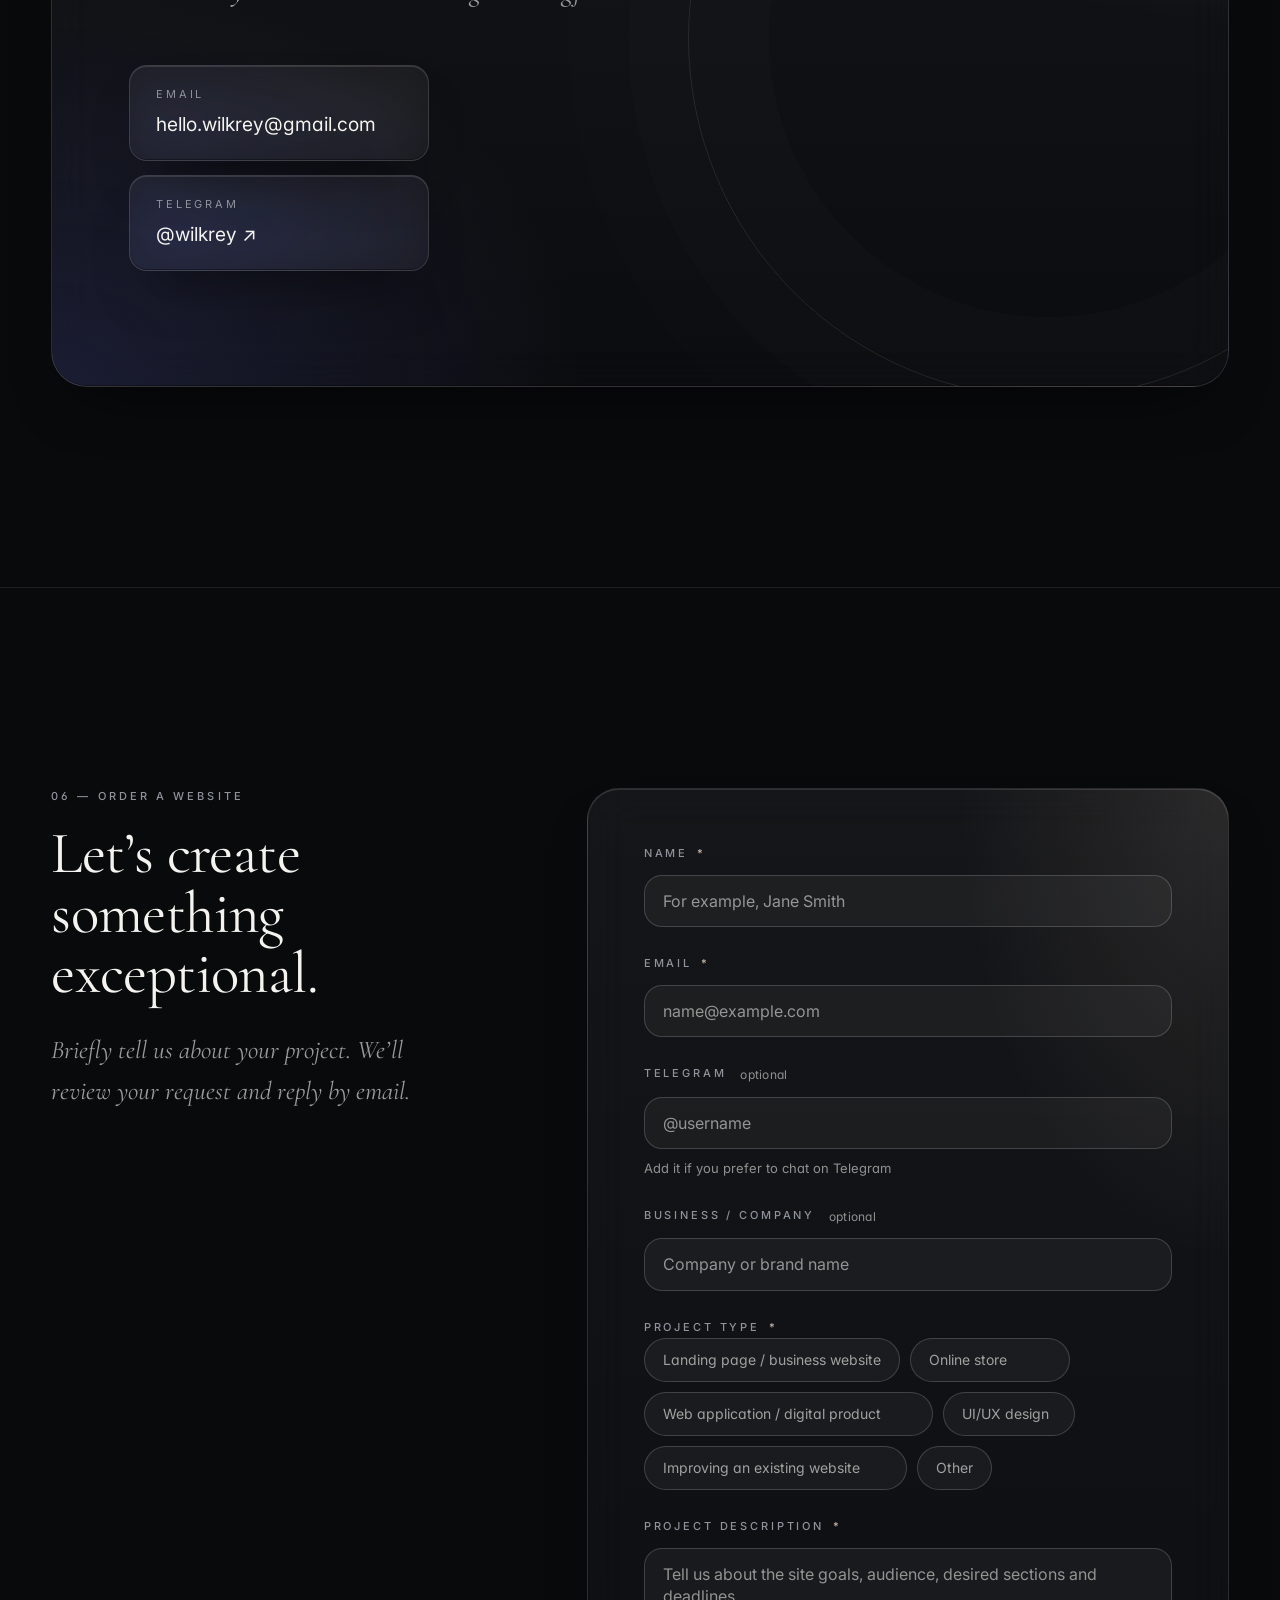
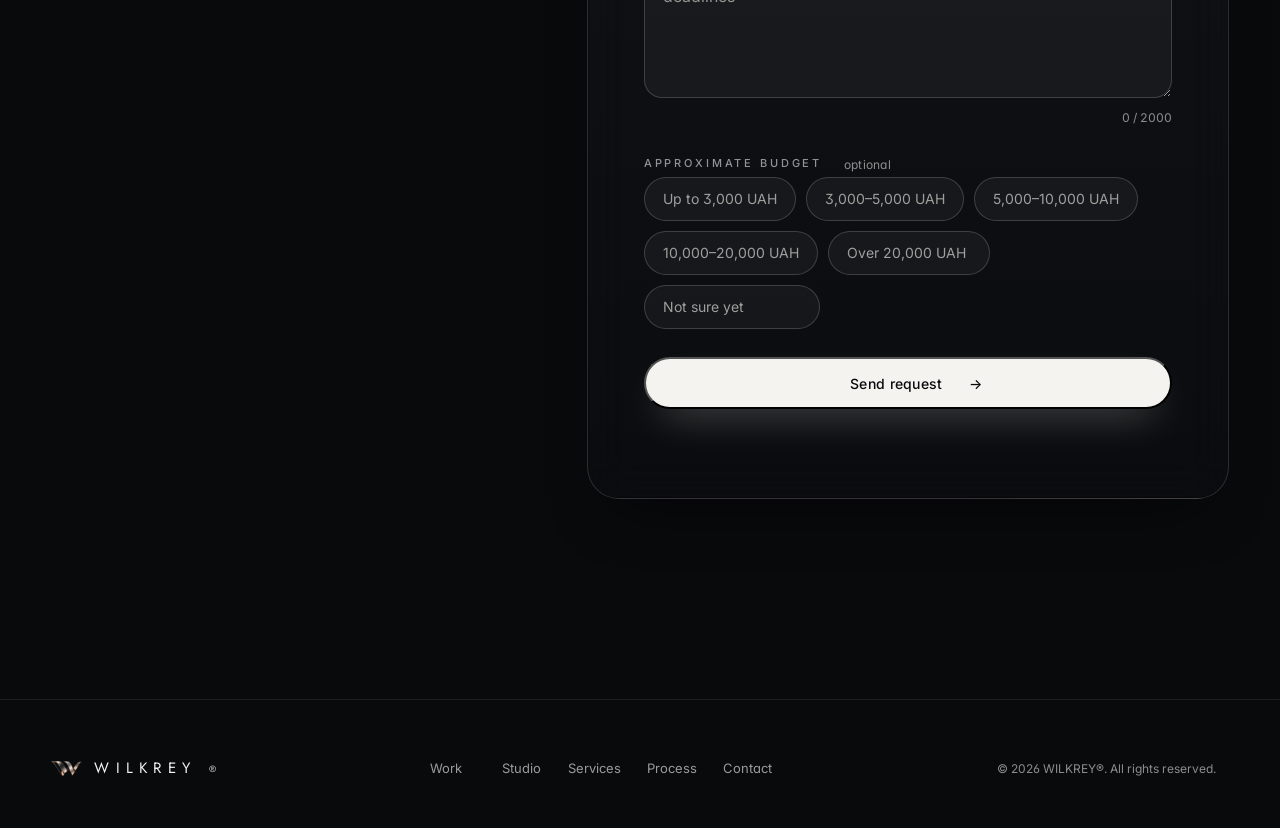
==== commit c856c8ec: "feat: add bilingual language switcher" ====
--- a/index.html
+++ b/index.html
@@ -28,6 +28,7 @@
   <link rel="stylesheet" href="https://fonts.googleapis.com/css2?family=Cormorant+Garamond:ital,wght@0,300;0,400;0,500;1,300;1,400&family=Inter:wght@400;500&family=Jost:wght@300;400&display=swap">
   <script>document.documentElement.classList.add('js');</script>
   <link rel="stylesheet" href="assets/styles.css">
+  <link rel="stylesheet" href="assets/language.css">
   <script type="application/ld+json">
 [
   {
@@ -52,20 +53,28 @@
   </script>
 </head>
 <body>
-  <a class="skip-link" href="#main">Перейти до основного вмісту</a>
+  <a class="skip-link" href="#main" data-i18n="a11y.skip">Перейти до основного вмісту</a>
 
   <header class="header" id="header">
     <div class="container header__inner">
-      <a href="#top" class="logo" aria-label="WILKREY, на головну">WILKREY<sup>®</sup></a>
-      <nav class="nav" id="nav" aria-label="Головна навігація">
-        <a href="#work" class="nav__link">Роботи</a>
-        <a href="#studio" class="nav__link">Студія</a>
-        <a href="#services" class="nav__link">Послуги</a>
-        <a href="#process" class="nav__link">Процес</a>
-        <a href="#contact" class="nav__link">Контакти</a>
+      <a href="#top" class="logo" aria-label="WILKREY, на головну" data-i18n-attr="aria-label:a11y.logo">WILKREY<sup>®</sup></a>
+      <nav class="nav" id="nav" aria-label="Головна навігація" data-i18n-attr="aria-label:a11y.mainNav">
+        <a href="#work" class="nav__link" data-i18n="nav.work">Роботи</a>
+        <a href="#studio" class="nav__link" data-i18n="nav.studio">Студія</a>
+        <a href="#services" class="nav__link" data-i18n="nav.services">Послуги</a>
+        <a href="#process" class="nav__link" data-i18n="nav.process">Процес</a>
+        <a href="#contact" class="nav__link" data-i18n="nav.contact">Контакти</a>
       </nav>
-      <a href="#order" class="btn btn--glass btn--sm header__cta"><span>Замовити сайт</span></a>
-      <button class="burger" id="burger" aria-label="Відкрити меню" aria-expanded="false" aria-controls="nav">
+      <div class="header__actions">
+      <button class="lang-switch" id="lang-switch" type="button" aria-label="Перемкнути на англійську" title="Перемкнути на англійську">
+        <span class="lang-switch__flag" id="lang-flag" aria-hidden="true">
+          <svg viewBox="0 0 3 2" preserveAspectRatio="none" data-lang="uk" focusable="false"><rect width="3" height="1" fill="#005BBB"/><rect y="1" width="3" height="1" fill="#FFD500"/></svg>
+          <svg viewBox="0 0 60 30" preserveAspectRatio="none" data-lang="en" hidden focusable="false"><rect width="60" height="30" fill="#012169"/><path d="M0,0 L60,30 M60,0 L0,30" stroke="#FFFFFF" stroke-width="6"/><path d="M0,0 L60,30 M60,0 L0,30" stroke="#C8102E" stroke-width="4"/><path d="M30,0 V30 M0,15 H60" stroke="#FFFFFF" stroke-width="10"/><path d="M30,0 V30 M0,15 H60" stroke="#C8102E" stroke-width="6"/></svg>
+        </span>
+      </button>
+      <a href="#order" class="btn btn--glass btn--sm header__cta"><span data-i18n="cta.order">Замовити сайт</span></a>
+      </div>
+      <button class="burger" id="burger" aria-label="Відкрити меню" aria-expanded="false" aria-controls="nav" data-i18n-attr="aria-label:nav.open">
         <span></span><span></span>
       </button>
     </div>
@@ -81,14 +90,14 @@
 
       <div class="container hero__content">
         <div class="hero__copy">
-          <p class="hero__tag fade" style="--d:.1s">Цифрова студія&nbsp;/&nbsp;Дизайн&nbsp;·&nbsp;Розробка&nbsp;·&nbsp;Моушн</p>
+          <p class="hero__tag fade" style="--d:.1s" data-i18n="hero.tag">Цифрова студія&nbsp;/&nbsp;Дизайн&nbsp;·&nbsp;Розробка&nbsp;·&nbsp;Моушн</p>
           <h1 class="hero__title">
             <span class="mask"><span class="mask__in" style="--d:.25s">WILKREY<sup>®</sup></span></span>
           </h1>
-          <p class="hero__headline fade" style="--d:.55s">Цифрові враження,<br>створені з точністю.</p>
+          <p class="hero__headline fade" style="--d:.55s" data-i18n="hero.headline">Цифрові враження,<br>створені з точністю.</p>
           <div class="hero__bottom fade" style="--d:.75s">
-            <p class="hero__text">Ми створюємо сучасні цифрові продукти, що поєднують дизайн, технології та увагу до деталей.</p>
-            <a href="#work" class="btn btn--light"><span>Переглянути роботи</span> <span aria-hidden="true">→</span></a>
+            <p class="hero__text" data-i18n="hero.text">Ми створюємо сучасні цифрові продукти, що поєднують дизайн, технології та увагу до деталей.</p>
+            <a href="#work" class="btn btn--light"><span data-i18n="hero.cta">Переглянути роботи</span> <span aria-hidden="true">→</span></a>
           </div>
         </div>
 
@@ -104,7 +113,7 @@
       </div>
 
       <div class="hero__meta container fade" style="--d:.95s">
-        <span>Прокрутіть</span>
+        <span data-i18n="hero.scroll">Прокрутіть</span>
         <span class="hero__meta-line" aria-hidden="true"></span>
       </div>
     </section>
@@ -113,9 +122,9 @@
     <section class="section work" id="work" aria-labelledby="work-title">
       <div class="container">
         <header class="section__head reveal">
-          <p class="kicker">01 — Обрані роботи</p>
-          <h2 class="h2" id="work-title">Обрані концептуальні роботи.</h2>
-          <p class="note">Незалежні концептуальні проєкти: ініціативні роботи WILKREY, створені для пошуку візуального напряму. Це не комерційні замовлення.</p>
+          <p class="kicker" data-i18n="work.kicker">01 — Обрані роботи</p>
+          <h2 class="h2" id="work-title" data-i18n="work.title">Обрані концептуальні роботи.</h2>
+          <p class="note" data-i18n="work.note">Незалежні концептуальні проєкти: ініціативні роботи WILKREY, створені для пошуку візуального напряму. Це не комерційні замовлення.</p>
         </header>
 
         <article class="feature reveal" id="case-noir">
@@ -123,15 +132,15 @@
             <div class="preview" data-preview>
               <div class="preview__bar"><span></span><span></span><span></span><em>wilkrey.github.io/noir-cafe</em></div>
               <div class="preview__frame">
-                <iframe data-src="https://wilkrey.github.io/noir-cafe/" title="Попередній перегляд концептуального сайту NOIR Café" loading="lazy" referrerpolicy="no-referrer" tabindex="-1"></iframe>
+                <iframe data-src="https://wilkrey.github.io/noir-cafe/" title="Попередній перегляд концептуального сайту NOIR Café" data-i18n-attr="title:work.noir.frame" loading="lazy" referrerpolicy="no-referrer" tabindex="-1"></iframe>
               </div>
             </div>
           </div>
           <div class="feature__body glass">
-            <p class="kicker">Незалежний концептуальний проєкт · Спешелті-кавʼярня</p>
+            <p class="kicker" data-i18n="work.noir.kicker">Незалежний концептуальний проєкт · Спешелті-кавʼярня</p>
             <h3 class="feature__title">NOIR Café</h3>
-            <p class="feature__text">Концептуальний сайт для преміальної спешелті-кавʼярні. Темна палітра, велика типографіка та повільний ритм прокрутки задають настрій місця.</p>
-            <a href="https://wilkrey.github.io/noir-cafe/" class="link-arrow" target="_blank" rel="noopener noreferrer">Переглянути концепт <span aria-hidden="true">↗</span><span class="sr-only"> (відкриється в новій вкладці)</span></a>
+            <p class="feature__text" data-i18n="work.noir.text">Концептуальний сайт для преміальної спешелті-кавʼярні. Темна палітра, велика типографіка та повільний ритм прокрутки задають настрій місця.</p>
+            <a href="https://wilkrey.github.io/noir-cafe/" class="link-arrow" target="_blank" rel="noopener noreferrer"><span data-i18n="work.view">Переглянути концепт</span> <span aria-hidden="true">↗</span><span class="sr-only" data-i18n="a11y.newtab"> (відкриється в новій вкладці)</span></a>
           </div>
         </article>
 
@@ -140,15 +149,15 @@
             <div class="preview" data-preview>
               <div class="preview__bar"><span></span><span></span><span></span><em>wilkrey.github.io/fleure</em></div>
               <div class="preview__frame">
-                <iframe data-src="https://wilkrey.github.io/fleure/" title="Попередній перегляд концептуального сайту FLEURÉ" loading="lazy" referrerpolicy="no-referrer" tabindex="-1"></iframe>
+                <iframe data-src="https://wilkrey.github.io/fleure/" title="Попередній перегляд концептуального сайту FLEURÉ" data-i18n-attr="title:work.fleure.frame" loading="lazy" referrerpolicy="no-referrer" tabindex="-1"></iframe>
               </div>
             </div>
           </div>
           <div class="feature__body glass">
-            <p class="kicker">Незалежний концептуальний проєкт · Квіткова студія</p>
+            <p class="kicker" data-i18n="work.fleure.kicker">Незалежний концептуальний проєкт · Квіткова студія</p>
             <h3 class="feature__title">FLEURÉ</h3>
-            <p class="feature__text">Концептуальний сайт для сучасної квіткової студії. М’яка композиція, відкрита сітка та спокійні переходи допомагають обрати букет без зайвих відволікань.</p>
-            <a href="https://wilkrey.github.io/fleure/" class="link-arrow" target="_blank" rel="noopener noreferrer">Переглянути концепт <span aria-hidden="true">↗</span><span class="sr-only"> (відкриється в новій вкладці)</span></a>
+            <p class="feature__text" data-i18n="work.fleure.text">Концептуальний сайт для сучасної квіткової студії. М’яка композиція, відкрита сітка та спокійні переходи допомагають обрати букет без зайвих відволікань.</p>
+            <a href="https://wilkrey.github.io/fleure/" class="link-arrow" target="_blank" rel="noopener noreferrer"><span data-i18n="work.view">Переглянути концепт</span> <span aria-hidden="true">↗</span><span class="sr-only" data-i18n="a11y.newtab"> (відкриється в новій вкладці)</span></a>
           </div>
         </article>
       </div>
@@ -157,13 +166,13 @@
     <!-- STUDIO -->
     <section class="section studio" id="studio" aria-labelledby="studio-title">
       <div class="container">
-        <p class="kicker reveal">02 — Студія</p>
-        <h2 class="statement reveal" id="studio-title">Ми віримо, що чудові цифрові враження <span class="accent">створюються навмисно.</span></h2>
+        <p class="kicker reveal" data-i18n="studio.kicker">02 — Студія</p>
+        <h2 class="statement reveal" id="studio-title" data-i18n="studio.statement">Ми віримо, що чудові цифрові враження <span class="accent">створюються навмисно.</span></h2>
         <ul class="principles">
-          <li class="principle reveal"><span class="principle__n">i</span><h3>Дизайн із метою</h3><p>Кожен екран починається з одного питання: яке завдання він вирішує?</p></li>
-          <li class="principle reveal"><span class="principle__n">ii</span><h3>Увага до деталей</h3><p>Типографіка, ритм відступів і стани елементів перевіряються до найдрібніших деталей.</p></li>
-          <li class="principle reveal"><span class="principle__n">iii</span><h3>Технології, що служать людям</h3><p>Інструменти обираються під завдання, а не під тренди.</p></li>
-          <li class="principle reveal"><span class="principle__n">iv</span><h3>Швидкість і зручність</h3><p>Швидке завантаження та зрозуміла навігація важливіші за додаткові ефекти.</p></li>
+          <li class="principle reveal"><span class="principle__n">i</span><h3 data-i18n="studio.p1.h">Дизайн із метою</h3><p data-i18n="studio.p1.t">Кожен екран починається з одного питання: яке завдання він вирішує?</p></li>
+          <li class="principle reveal"><span class="principle__n">ii</span><h3 data-i18n="studio.p2.h">Увага до деталей</h3><p data-i18n="studio.p2.t">Типографіка, ритм відступів і стани елементів перевіряються до найдрібніших деталей.</p></li>
+          <li class="principle reveal"><span class="principle__n">iii</span><h3 data-i18n="studio.p3.h">Технології, що служать людям</h3><p data-i18n="studio.p3.t">Інструменти обираються під завдання, а не під тренди.</p></li>
+          <li class="principle reveal"><span class="principle__n">iv</span><h3 data-i18n="studio.p4.h">Швидкість і зручність</h3><p data-i18n="studio.p4.t">Швидке завантаження та зрозуміла навігація важливіші за додаткові ефекти.</p></li>
         </ul>
       </div>
     </section>
@@ -172,33 +181,33 @@
     <section class="section services" id="services" aria-labelledby="services-title">
       <div class="container">
         <header class="section__head reveal">
-          <p class="kicker">03 — Послуги</p>
-          <h2 class="h2" id="services-title">Чотири напрями роботи.</h2>
+          <p class="kicker" data-i18n="svc.kicker">03 — Послуги</p>
+          <h2 class="h2" id="services-title" data-i18n="svc.title">Чотири напрями роботи.</h2>
         </header>
 
         <ul class="svc-list">
           <li class="svc reveal">
             <span class="svc__num">01</span>
-            <h3 class="svc__title">Дизайн сайтів</h3>
-            <p class="svc__text">Концепція, композиція сторінок і візуальна система, побудовані навколо бізнес-цілей.</p>
+            <h3 class="svc__title" data-i18n="svc.1.h">Дизайн сайтів</h3>
+            <p class="svc__text" data-i18n="svc.1.t">Концепція, композиція сторінок і візуальна система, побудовані навколо бізнес-цілей.</p>
             <span class="svc__art svc__art--design" aria-hidden="true"><i></i><i></i><i></i></span>
           </li>
           <li class="svc reveal">
             <span class="svc__num">02</span>
-            <h3 class="svc__title">Frontend-розробка</h3>
-            <p class="svc__text">Чистий HTML, CSS і JavaScript без зайвих залежностей, із увагою до швидкості.</p>
+            <h3 class="svc__title" data-i18n="svc.2.h">Frontend-розробка</h3>
+            <p class="svc__text" data-i18n="svc.2.t">Чистий HTML, CSS і JavaScript без зайвих залежностей, із увагою до швидкості.</p>
             <span class="svc__art svc__art--code" aria-hidden="true"><i></i><i></i><i></i><i></i></span>
           </li>
           <li class="svc reveal">
             <span class="svc__num">03</span>
-            <h3 class="svc__title">UI/UX-дизайн</h3>
-            <p class="svc__text">Користувацькі сценарії, стани інтерфейсу та прототипи, які перевіряються до розробки.</p>
+            <h3 class="svc__title" data-i18n="svc.3.h">UI/UX-дизайн</h3>
+            <p class="svc__text" data-i18n="svc.3.t">Користувацькі сценарії, стани інтерфейсу та прототипи, які перевіряються до розробки.</p>
             <span class="svc__art svc__art--flow" aria-hidden="true"><i></i><i></i><i></i></span>
           </li>
           <li class="svc reveal">
             <span class="svc__num">04</span>
-            <h3 class="svc__title">Адаптивні цифрові рішення</h3>
-            <p class="svc__text">Повноцінні композиції для мобільних, планшетів і десктопів, а не зменшені копії.</p>
+            <h3 class="svc__title" data-i18n="svc.4.h">Адаптивні цифрові рішення</h3>
+            <p class="svc__text" data-i18n="svc.4.t">Повноцінні композиції для мобільних, планшетів і десктопів, а не зменшені копії.</p>
             <span class="svc__art svc__art--screens" aria-hidden="true"><i></i><i></i><i></i></span>
           </li>
         </ul>
@@ -209,16 +218,16 @@
     <section class="section process" id="process" aria-labelledby="process-title">
       <div class="container">
         <header class="section__head reveal">
-          <p class="kicker">04 — Процес</p>
-          <h2 class="h2" id="process-title">Від ідеї до запуску.</h2>
+          <p class="kicker" data-i18n="process.kicker">04 — Процес</p>
+          <h2 class="h2" id="process-title" data-i18n="process.title">Від ідеї до запуску.</h2>
         </header>
         <div class="track" id="track">
           <div class="track__line" aria-hidden="true"><span id="track-fill"></span></div>
           <ol class="steps">
-            <li class="step reveal"><span class="step__num">01</span><h3>Дослідження</h3><p>Цілі, аудиторія та вимоги. Ми точно визначаємо, що має робити сайт.</p></li>
-            <li class="step reveal"><span class="step__num">02</span><h3>Дизайн</h3><p>Композиція, типографіка та палітра. Візуальна мова узгоджується до початку коду.</p></li>
-            <li class="step reveal"><span class="step__num">03</span><h3>Розробка</h3><p>Побудова, анімації та адаптивна поведінка, перевірені на реальних пристроях.</p></li>
-            <li class="step reveal"><span class="step__num">04</span><h3>Запуск</h3><p>Публікація, перевірка посилань і продуктивності та передача вихідних файлів.</p></li>
+            <li class="step reveal"><span class="step__num">01</span><h3 data-i18n="step.1.h">Дослідження</h3><p data-i18n="step.1.t">Цілі, аудиторія та вимоги. Ми точно визначаємо, що має робити сайт.</p></li>
+            <li class="step reveal"><span class="step__num">02</span><h3 data-i18n="step.2.h">Дизайн</h3><p data-i18n="step.2.t">Композиція, типографіка та палітра. Візуальна мова узгоджується до початку коду.</p></li>
+            <li class="step reveal"><span class="step__num">03</span><h3 data-i18n="step.3.h">Розробка</h3><p data-i18n="step.3.t">Побудова, анімації та адаптивна поведінка, перевірені на реальних пристроях.</p></li>
+            <li class="step reveal"><span class="step__num">04</span><h3 data-i18n="step.4.h">Запуск</h3><p data-i18n="step.4.t">Публікація, перевірка посилань і продуктивності та передача вихідних файлів.</p></li>
           </ol>
         </div>
       </div>
@@ -229,17 +238,17 @@
       <div class="container">
         <div class="contact__scene reveal">
           <div class="contact__ring" aria-hidden="true"></div>
-          <p class="kicker">05 — Контакти</p>
-          <h2 class="contact__title" id="contact-title">Маєте задум?</h2>
-          <p class="contact__lead">Перетворімо вашу ідею на щось значуще.</p>
-          <div class="contact__links" role="group" aria-label="Контакти WILKREY">
+          <p class="kicker" data-i18n="contact.kicker">05 — Контакти</p>
+          <h2 class="contact__title" id="contact-title" data-i18n="contact.title">Маєте задум?</h2>
+          <p class="contact__lead" data-i18n="contact.lead">Перетворімо вашу ідею на щось значуще.</p>
+          <div class="contact__links" role="group" aria-label="Контакти WILKREY" data-i18n-attr="aria-label:a11y.contacts">
             <div class="contact__item">
-              <span class="contact__label">Email</span>
+              <span class="contact__label" data-i18n="contact.email">Email</span>
               <a class="contact__link" href="mailto:hello.wilkrey@gmail.com">hello.wilkrey@gmail.com</a>
             </div>
             <div class="contact__item">
-              <span class="contact__label">Telegram</span>
-              <a class="contact__link" href="https://t.me/wilkrey" target="_blank" rel="noopener noreferrer">@wilkrey <span aria-hidden="true">↗</span><span class="sr-only"> (відкриється в новій вкладці)</span></a>
+              <span class="contact__label" data-i18n="contact.telegram">Telegram</span>
+              <a class="contact__link" href="https://t.me/wilkrey" target="_blank" rel="noopener noreferrer">@wilkrey <span aria-hidden="true">↗</span><span class="sr-only" data-i18n="a11y.newtab"> (відкриється в новій вкладці)</span></a>
             </div>
           </div>
         </div>
@@ -250,61 +259,61 @@
     <section class="section order" id="order" aria-labelledby="order-title">
       <div class="container order__grid">
         <div class="order__intro reveal">
-          <p class="kicker">06 — Замовити сайт</p>
-          <h2 class="h2 order__title" id="order-title">Створімо щось виняткове.</h2>
-          <p class="order__lead">Коротко розкажіть про свій проєкт. Ми розглянемо заявку й відповімо на email.</p>
+          <p class="kicker" data-i18n="order.kicker">06 — Замовити сайт</p>
+          <h2 class="h2 order__title" id="order-title" data-i18n="order.title">Створімо щось виняткове.</h2>
+          <p class="order__lead" data-i18n="order.lead">Коротко розкажіть про свій проєкт. Ми розглянемо заявку й відповімо на email.</p>
         </div>
 
         <div class="order__panel reveal">
           <form class="order-form" id="order-form" action="https://api.web3forms.com/submit" method="POST" novalidate>
-            <input type="hidden" name="access_key" id="order-access-key" value="REPLACE_WITH_WEB3FORMS_ACCESS_KEY">
+            <input type="hidden" name="access_key" id="order-access-key" value="e9dd5bb6-ea6e-4357-be7a-91f80ee1974c">
             <input type="hidden" name="subject" value="New website inquiry">
 
             <!-- Honeypot: hidden from people and screen readers. Bots tend to fill it. -->
             <div class="order-form__hp" hidden>
-              <label>Залиште це поле порожнім <input type="checkbox" name="botcheck" tabindex="-1" autocomplete="off"></label>
-            </div>
-
-            <div class="field">
-              <label class="field__label" for="order-name">Імʼя <span class="field__req" aria-hidden="true">*</span><span class="sr-only"> (обов’язкове)</span></label>
-              <input class="field__input" type="text" id="order-name" name="name" autocomplete="name" placeholder="Наприклад, Оксана Коваль" maxlength="100" required aria-required="true" aria-describedby="order-name-err">
+              <label><span data-i18n="order.hp">Залиште це поле порожнім</span> <input type="checkbox" name="botcheck" tabindex="-1" autocomplete="off"></label>
+            </div>
+
+            <div class="field">
+              <label class="field__label" for="order-name"><span data-i18n="order.name.label">Імʼя</span> <span class="field__req" aria-hidden="true">*</span><span class="sr-only" data-i18n="a11y.required"> (обов’язкове)</span></label>
+              <input class="field__input" type="text" id="order-name" name="name" autocomplete="name" placeholder="Наприклад, Оксана Коваль" data-i18n-attr="placeholder:order.name.ph" maxlength="100" required aria-required="true" aria-describedby="order-name-err">
               <p class="field__error" id="order-name-err" hidden></p>
             </div>
 
             <div class="field">
-              <label class="field__label" for="order-email">Email <span class="field__req" aria-hidden="true">*</span><span class="sr-only"> (обов’язкове)</span></label>
+              <label class="field__label" for="order-email"><span data-i18n="contact.email">Email</span> <span class="field__req" aria-hidden="true">*</span><span class="sr-only" data-i18n="a11y.required"> (обов’язкове)</span></label>
               <input class="field__input" type="email" id="order-email" name="email" autocomplete="email" placeholder="name@example.com" maxlength="254" required aria-required="true" aria-describedby="order-email-err">
               <p class="field__error" id="order-email-err" hidden></p>
             </div>
 
             <div class="field">
-              <label class="field__label" for="order-telegram">Telegram <span class="field__opt">необов’язково</span></label>
+              <label class="field__label" for="order-telegram"><span data-i18n="contact.telegram">Telegram</span> <span class="field__opt" data-i18n="order.opt">необов’язково</span></label>
               <input class="field__input" type="text" id="order-telegram" name="telegram" autocomplete="off" autocapitalize="off" autocorrect="off" spellcheck="false" placeholder="@username" maxlength="33" aria-describedby="order-telegram-hint order-telegram-err">
-              <p class="field__hint" id="order-telegram-hint">Вкажіть, якщо вам зручніше спілкуватися в Telegram</p>
+              <p class="field__hint" id="order-telegram-hint" data-i18n="order.tg.hint">Вкажіть, якщо вам зручніше спілкуватися в Telegram</p>
               <p class="field__error" id="order-telegram-err" hidden></p>
             </div>
 
             <div class="field">
-              <label class="field__label" for="order-company">Бізнес / компанія <span class="field__opt">необов’язково</span></label>
-              <input class="field__input" type="text" id="order-company" name="company" autocomplete="organization" placeholder="Назва компанії або бренду" maxlength="120">
+              <label class="field__label" for="order-company"><span data-i18n="order.company.label">Бізнес / компанія</span> <span class="field__opt" data-i18n="order.opt">необов’язково</span></label>
+              <input class="field__input" type="text" id="order-company" name="company" autocomplete="organization" placeholder="Назва компанії або бренду" data-i18n-attr="placeholder:order.company.ph" maxlength="120">
             </div>
 
             <fieldset class="field" aria-describedby="order-project-err">
-              <legend class="field__label">Тип проєкту <span class="field__req" aria-hidden="true">*</span><span class="sr-only"> (обов’язкове)</span></legend>
+              <legend class="field__label"><span data-i18n="order.type.legend">Тип проєкту</span> <span class="field__req" aria-hidden="true">*</span><span class="sr-only" data-i18n="a11y.required"> (обов’язкове)</span></legend>
               <div class="chips">
-                <label class="chip"><input type="radio" name="project_type" value="Landing page / Business website" required><span>Лендінг / сайт для бізнесу</span></label>
-                <label class="chip"><input type="radio" name="project_type" value="E-commerce website"><span>Інтернет-магазин</span></label>
-                <label class="chip"><input type="radio" name="project_type" value="Web application / Digital product"><span>Веб-застосунок / цифровий продукт</span></label>
-                <label class="chip"><input type="radio" name="project_type" value="UI/UX design"><span>UI/UX-дизайн</span></label>
-                <label class="chip"><input type="radio" name="project_type" value="Existing website improvement"><span>Доопрацювання наявного сайту</span></label>
-                <label class="chip"><input type="radio" name="project_type" value="Other"><span>Інше</span></label>
+                <label class="chip"><input type="radio" name="project_type" value="Landing page / Business website" required><span data-i18n="order.type.1">Лендінг / сайт для бізнесу</span></label>
+                <label class="chip"><input type="radio" name="project_type" value="E-commerce website"><span data-i18n="order.type.2">Інтернет-магазин</span></label>
+                <label class="chip"><input type="radio" name="project_type" value="Web application / Digital product"><span data-i18n="order.type.3">Веб-застосунок / цифровий продукт</span></label>
+                <label class="chip"><input type="radio" name="project_type" value="UI/UX design"><span data-i18n="order.type.4">UI/UX-дизайн</span></label>
+                <label class="chip"><input type="radio" name="project_type" value="Existing website improvement"><span data-i18n="order.type.5">Доопрацювання наявного сайту</span></label>
+                <label class="chip"><input type="radio" name="project_type" value="Other"><span data-i18n="order.type.6">Інше</span></label>
               </div>
               <p class="field__error" id="order-project-err" hidden></p>
             </fieldset>
 
             <div class="field">
-              <label class="field__label" for="order-description">Опис проєкту <span class="field__req" aria-hidden="true">*</span><span class="sr-only"> (обов’язкове)</span></label>
-              <textarea class="field__textarea" id="order-description" name="description" maxlength="2000" placeholder="Розкажіть про цілі сайту, аудиторію, бажані розділи й терміни" required aria-required="true" aria-describedby="order-description-count order-description-err"></textarea>
+              <label class="field__label" for="order-description"><span data-i18n="order.desc.label">Опис проєкту</span> <span class="field__req" aria-hidden="true">*</span><span class="sr-only" data-i18n="a11y.required"> (обов’язкове)</span></label>
+              <textarea class="field__textarea" id="order-description" name="description" maxlength="2000" placeholder="Розкажіть про цілі сайту, аудиторію, бажані розділи й терміни" data-i18n-attr="placeholder:order.desc.ph" required aria-required="true" aria-describedby="order-description-count order-description-err"></textarea>
               <div class="field__meta">
                 <p class="field__error" id="order-description-err" hidden></p>
                 <p class="field__count" id="order-description-count"><span id="order-description-len">0</span> / 2000</p>
@@ -312,31 +321,31 @@
             </div>
 
             <fieldset class="field">
-              <legend class="field__label">Орієнтовний бюджет <span class="field__opt">необов’язково</span></legend>
+              <legend class="field__label"><span data-i18n="order.budget.legend">Орієнтовний бюджет</span> <span class="field__opt" data-i18n="order.opt">необов’язково</span></legend>
               <div class="chips">
-                <label class="chip"><input type="radio" name="budget" value="Under 3,000 UAH"><span>До 3 000 грн</span></label>
-                <label class="chip"><input type="radio" name="budget" value="3,000–5,000 UAH"><span>3 000–5 000 грн</span></label>
-                <label class="chip"><input type="radio" name="budget" value="5,000–10,000 UAH"><span>5 000–10 000 грн</span></label>
-                <label class="chip"><input type="radio" name="budget" value="10,000–20,000 UAH"><span>10 000–20 000 грн</span></label>
-                <label class="chip"><input type="radio" name="budget" value="Over 20,000 UAH"><span>Понад 20 000 грн</span></label>
-                <label class="chip"><input type="radio" name="budget" value="Not sure yet"><span>Поки не визначився</span></label>
+                <label class="chip"><input type="radio" name="budget" value="Under 3,000 UAH"><span data-i18n="order.budget.1">До 3 000 грн</span></label>
+                <label class="chip"><input type="radio" name="budget" value="3,000–5,000 UAH"><span data-i18n="order.budget.2">3 000–5 000 грн</span></label>
+                <label class="chip"><input type="radio" name="budget" value="5,000–10,000 UAH"><span data-i18n="order.budget.3">5 000–10 000 грн</span></label>
+                <label class="chip"><input type="radio" name="budget" value="10,000–20,000 UAH"><span data-i18n="order.budget.4">10 000–20 000 грн</span></label>
+                <label class="chip"><input type="radio" name="budget" value="Over 20,000 UAH"><span data-i18n="order.budget.5">Понад 20 000 грн</span></label>
+                <label class="chip"><input type="radio" name="budget" value="Not sure yet"><span data-i18n="order.budget.6">Поки не визначився</span></label>
               </div>
             </fieldset>
 
             <div class="order-alert" id="order-alert" role="alert" tabindex="-1" hidden></div>
 
             <div class="order-form__actions">
-              <button class="btn btn--light order-form__submit" type="submit" id="order-submit"><span id="order-submit-label">Надіслати заявку</span> <span aria-hidden="true">→</span></button>
+              <button class="btn btn--light order-form__submit" type="submit" id="order-submit"><span id="order-submit-label" data-i18n="order.submit">Надіслати заявку</span> <span aria-hidden="true">→</span></button>
               <p class="order-status" id="order-status" role="status" aria-live="polite"></p>
             </div>
           </form>
 
           <div class="order-success" id="order-success" tabindex="-1" hidden>
-            <p class="kicker">Заявку отримано</p>
-            <h3 class="order-success__title">Дякуємо.</h3>
-            <p class="order-success__text">Деталі вашого проєкту отримано. Ми розглянемо їх і відповімо на email.</p>
+            <p class="kicker" data-i18n="order.sent.kicker">Заявку отримано</p>
+            <h3 class="order-success__title" data-i18n="order.sent.title">Дякуємо.</h3>
+            <p class="order-success__text" data-i18n="order.sent.text">Деталі вашого проєкту отримано. Ми розглянемо їх і відповімо на email.</p>
             <div>
-              <button class="btn btn--ghost btn--sm" type="button" id="order-again"><span>Надіслати ще одну заявку</span></button>
+              <button class="btn btn--ghost btn--sm" type="button" id="order-again"><span data-i18n="order.again">Надіслати ще одну заявку</span></button>
             </div>
           </div>
         </div>
@@ -347,17 +356,18 @@
   <footer class="footer">
     <div class="container footer__inner">
       <a href="#top" class="logo">WILKREY<sup>®</sup></a>
-      <nav class="footer__nav" aria-label="Навігація у футері">
-        <a href="#work">Роботи</a>
-        <a href="#studio">Студія</a>
-        <a href="#services">Послуги</a>
-        <a href="#process">Процес</a>
-        <a href="#contact">Контакти</a>
+      <nav class="footer__nav" aria-label="Навігація у футері" data-i18n-attr="aria-label:a11y.footerNav">
+        <a href="#work" data-i18n="nav.work">Роботи</a>
+        <a href="#studio" data-i18n="nav.studio">Студія</a>
+        <a href="#services" data-i18n="nav.services">Послуги</a>
+        <a href="#process" data-i18n="nav.process">Процес</a>
+        <a href="#contact" data-i18n="nav.contact">Контакти</a>
       </nav>
-      <p class="footer__copy">© <span id="year">2026</span> WILKREY®. Усі права захищено.</p>
+      <p class="footer__copy">© <span id="year">2026</span> <span data-i18n="footer.rights">WILKREY®. Усі права захищено.</span></p>
     </div>
   </footer>
 
+  <script src="assets/i18n.js"></script>
   <script src="assets/script.js" defer onerror="document.documentElement.classList.remove('js')"></script>
 </body>
 </html>
--- a/assets/styles.css
+++ b/assets/styles.css
@@ -1251,7 +1251,7 @@
 
   .feature, .feature--flip { grid-template-columns: 1fr; }
   .feature--flip .feature__preview, .feature--flip .feature__body { order: initial; }
-  .feature:nth-of-type(2) .feature__body { margin-top: -36px; margin-inline: 14px; }
+  .feature:nth-of-type(2) .feature__body { margin-top: 0; }
   .feature__body { margin-inline: 0; }
   .feature { margin-top: 72px; }
 }
--- a/assets/language.css
+++ b/assets/language.css
@@ -0,0 +1,83 @@
+/* =========================================================================
+   WILKREY® — переключатель языка (UA / EN)
+   Компактная кнопка с флагом в шапке, рядом с «Замовити сайт». Меню нет:
+   нажатие переключает язык на противоположный. Все значения — из токенов styles.css.
+   ========================================================================= */
+
+/* ---------- Группа в шапке: переключатель + CTA стоят рядом, как одна зона справа ---------- */
+.header__actions {
+  display: flex;
+  align-items: center;
+  gap: 12px;
+}
+
+/* ---------- Кнопка-флаг: визуально как пункт навигации, без крупного фона ---------- */
+.lang-switch {
+  position: relative;
+  flex: none;
+  display: inline-flex;
+  align-items: center;
+  justify-content: center;
+  min-height: 28px;
+  padding: 0 8px;
+  border-radius: var(--radius-pill);
+  background: transparent;
+  border: 1px solid transparent;
+  cursor: pointer;
+  -webkit-tap-highlight-color: transparent;
+  transition:
+    background .4s var(--ease),
+    border-color .4s var(--ease),
+    scale .45s var(--ease);
+}
+/* Область нажатия шире видимой кнопки (на мобильных ≈ 44px), визуально ничего не меняет */
+.lang-switch::before {
+  content: "";
+  position: absolute;
+  inset: -8px -6px;
+}
+.lang-switch:hover {
+  background: var(--glass-fill);
+  border-color: var(--glass-edge);
+}
+.lang-switch:active { scale: .95; }
+
+/* Без JavaScript переключить язык нельзя, поэтому кнопку скрываем */
+html:not(.js) .lang-switch { display: none; }
+
+.lang-switch__flag {
+  display: block;
+  width: 18px;
+  height: 12px;
+  border-radius: 2px;
+  overflow: hidden;
+  box-shadow: 0 0 0 1px rgba(255, 255, 255, .16);
+}
+.lang-switch__flag svg { width: 100%; height: 100%; display: block; }
+.lang-switch [hidden] { display: none !important; }
+
+/* ---------- Мобильная шапка: CTA скрыт, группа прижата вправо, рядом с бургером ---------- */
+@media (max-width: 960px) {
+  .header__actions { margin-left: auto; }
+}
+
+/* ---------- Двуязычный текст: обидві версії в одній комірці grid ----------
+   Розмір блоку = більша з двох версій, тож перемикання не змінює геометрію сторінки.
+   Видима версія — за атрибутом lang на <html>; невидима має visibility: hidden,
+   тобто не відображається і не читається скрінрідерами. */
+.i18n-stack {
+  display: inline-grid;
+  vertical-align: top;
+}
+.i18n-stack > .i18n-l {
+  grid-area: 1 / 1;
+}
+html[lang="uk"] .i18n-l[lang="en"],
+html[lang="en"] .i18n-l[lang="uk"] {
+  visibility: hidden;
+}
+
+@media (prefers-reduced-motion: reduce) {
+  .lang-switch { transition: none; }
+  .lang-switch:active { scale: none; }
+}
